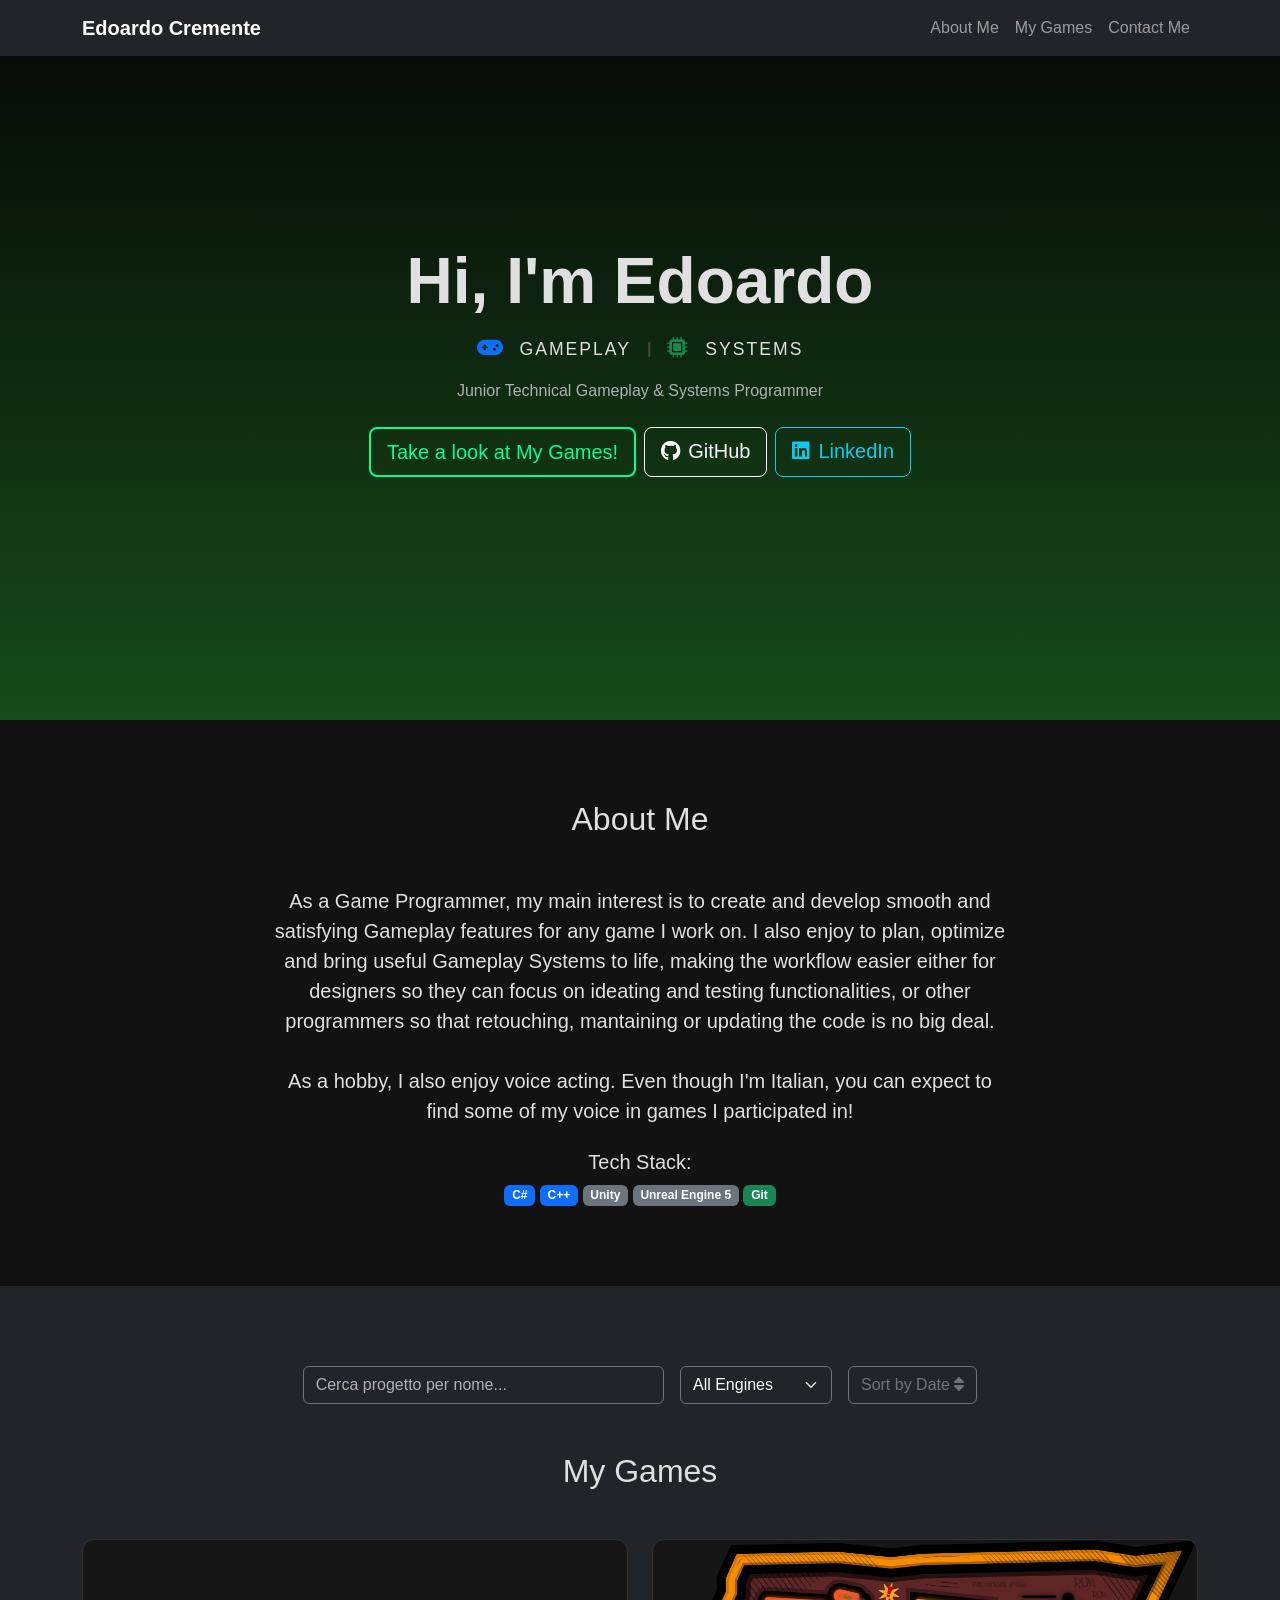
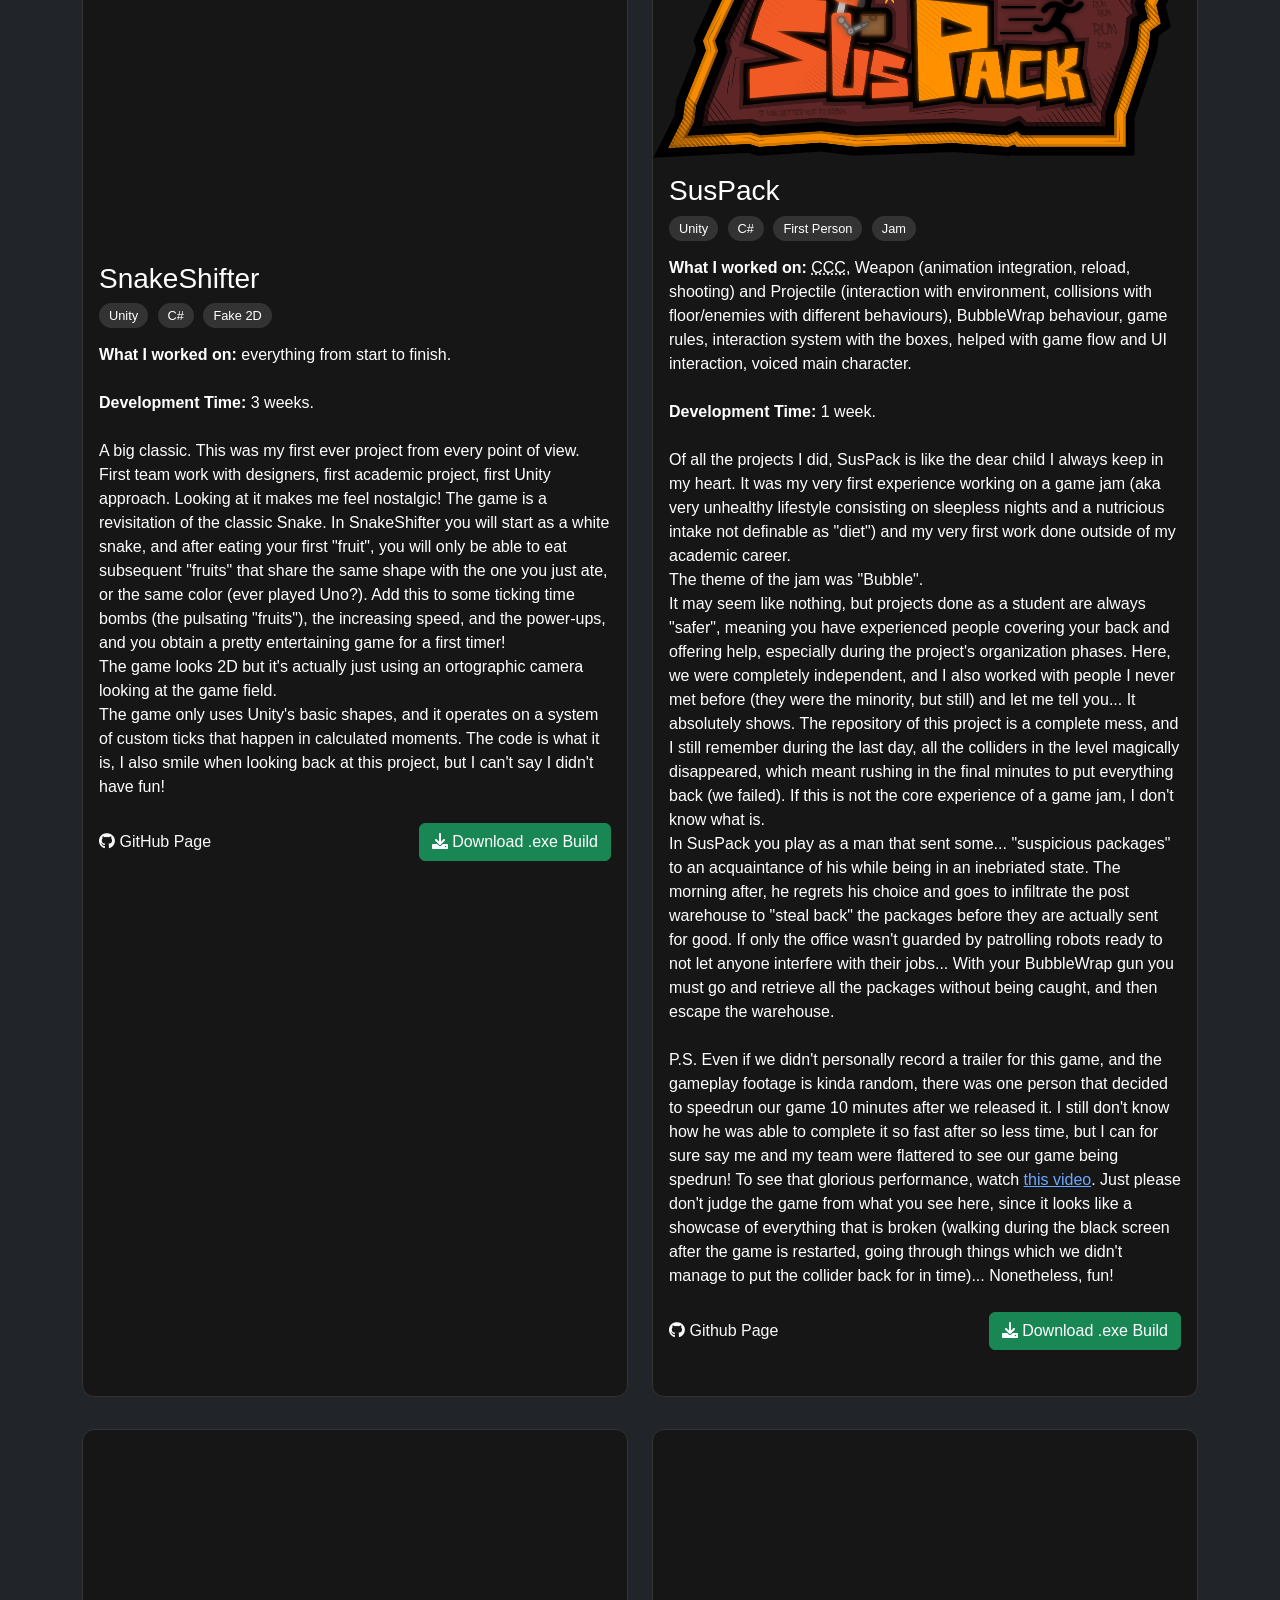
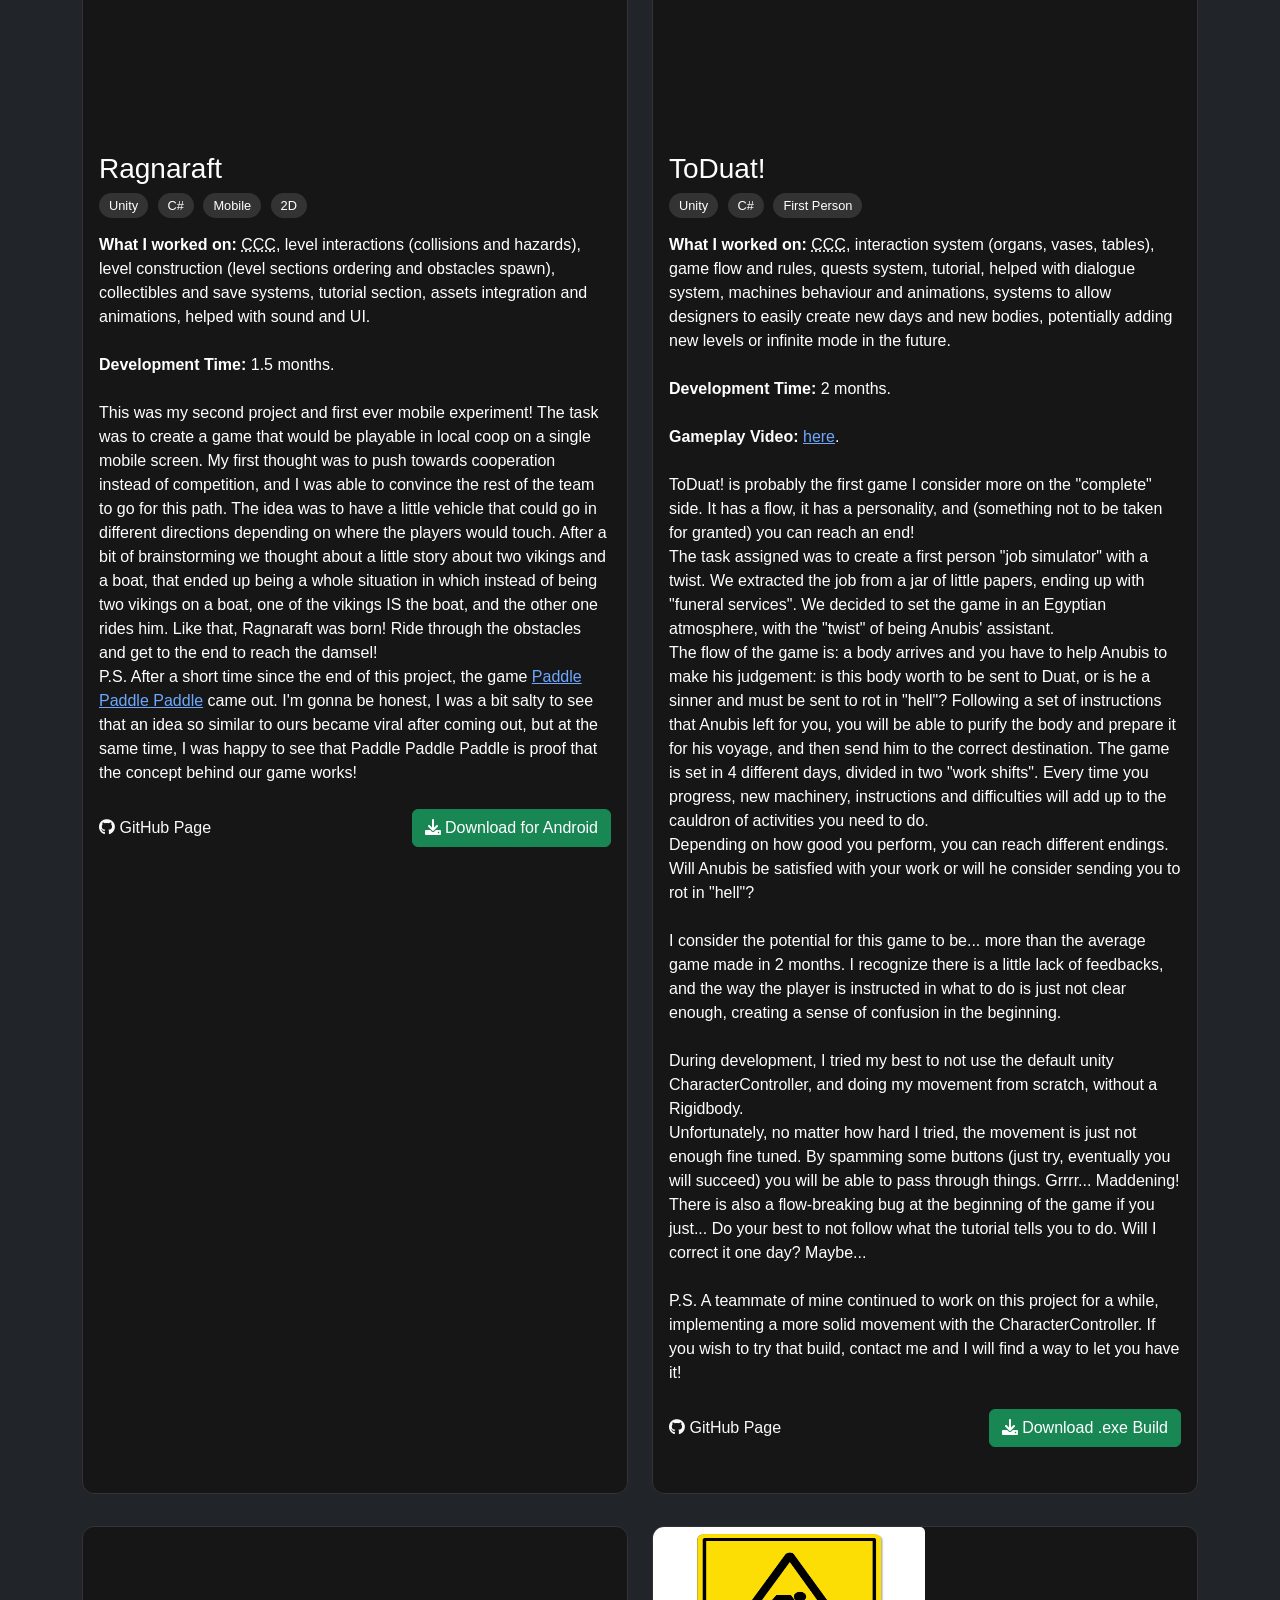
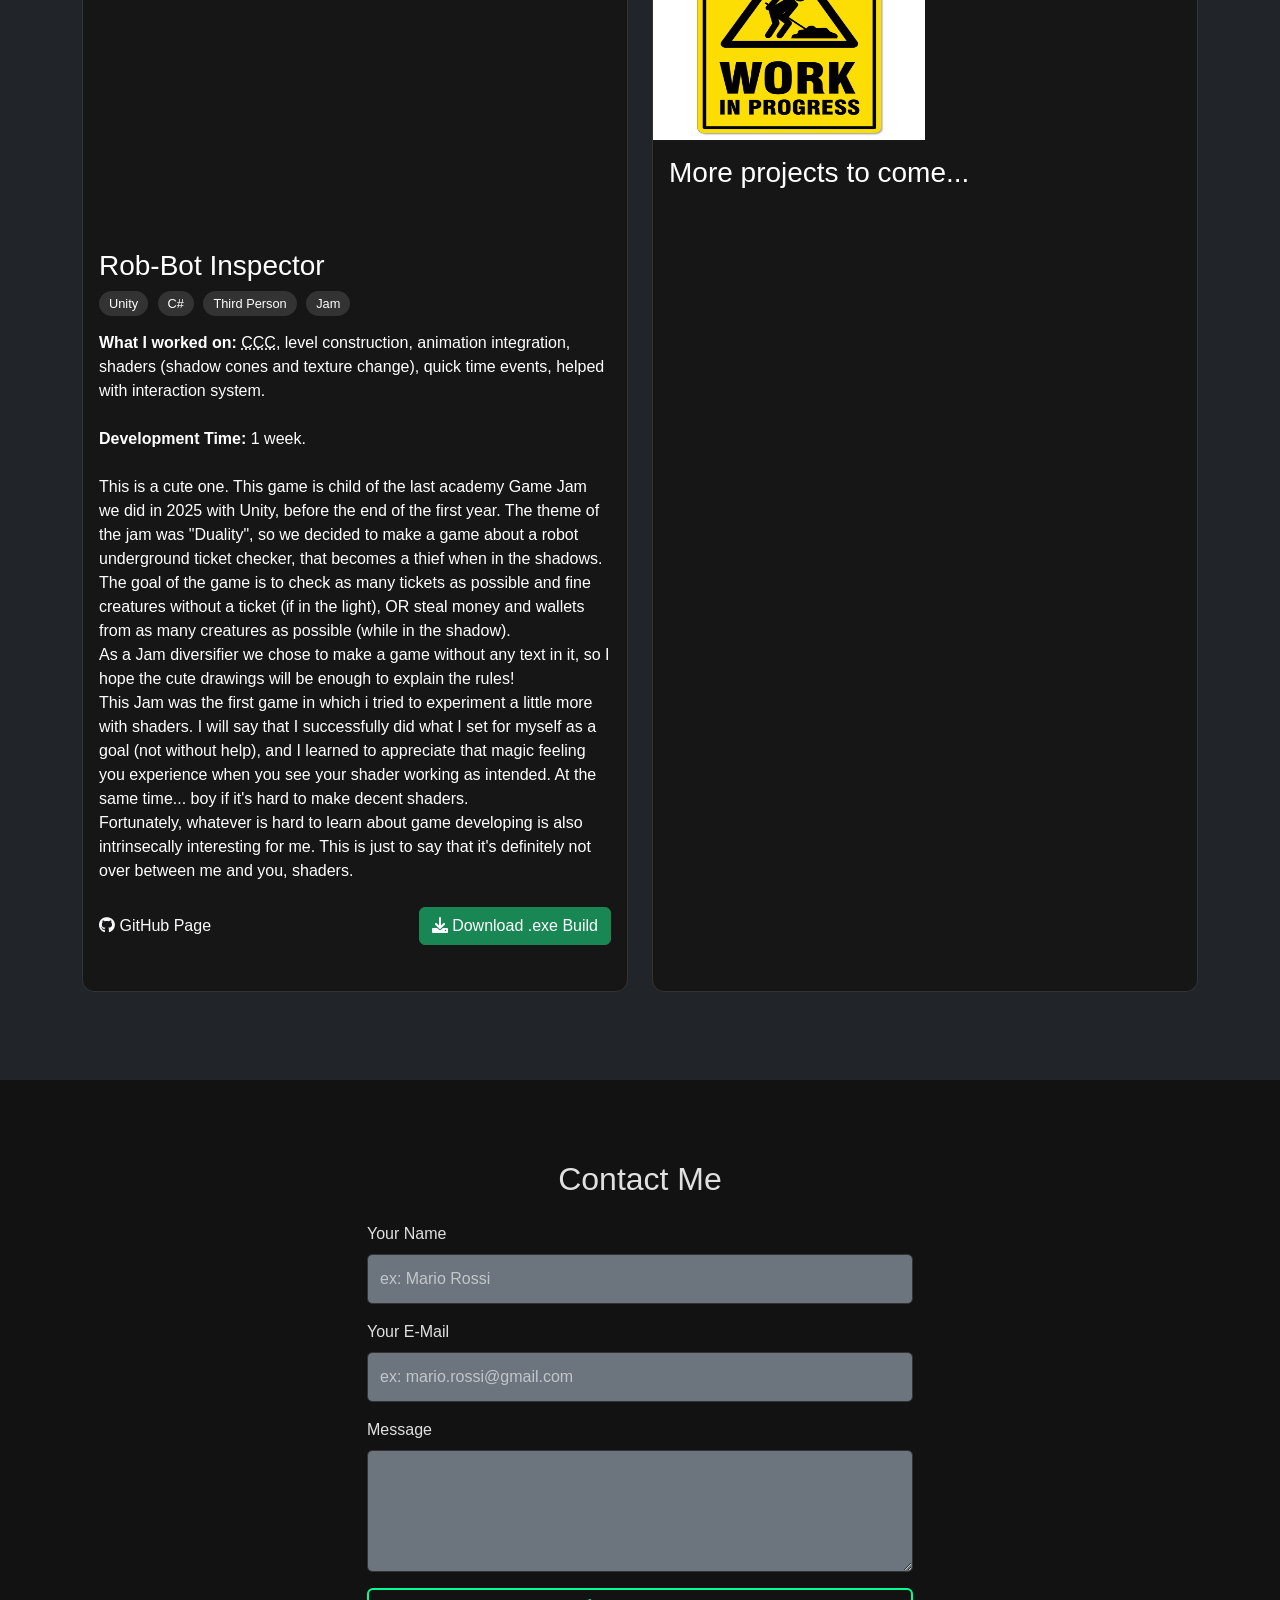
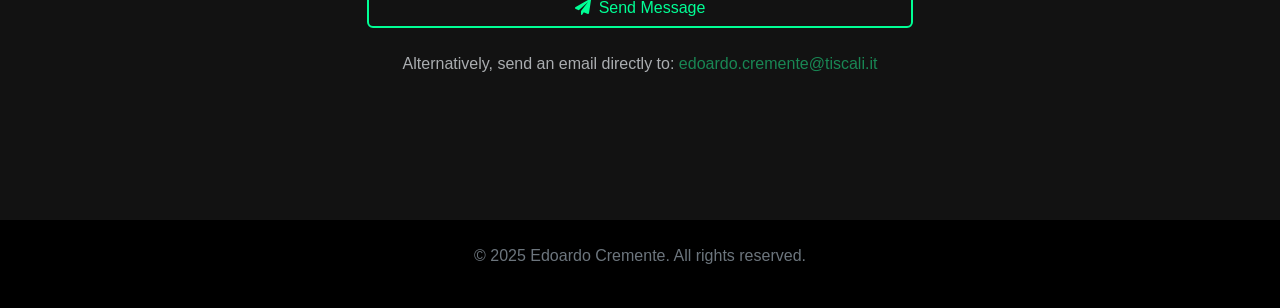
==== index.html @ 82506da4 "added robbot inspector section and work in progress at the end. finished with current unity projects" ====
<!DOCTYPE html>
<html lang="en" data-bs-theme="dark">
<head>
    <meta charset="UTF-8">
    <meta name="viewport" content="width=device-width, initial-scale=1.0">
    <title>Edoardo Cremente - Game Programmer Portfolio</title>
    
    <link href="https://cdn.jsdelivr.net/npm/bootstrap@5.3.0/dist/css/bootstrap.min.css" rel="stylesheet">
    
    <link rel="stylesheet" href="https://cdnjs.cloudflare.com/ajax/libs/font-awesome/6.0.0/css/all.min.css">

    <style>
        
        /* CSS PERSONALIZZATO */
        body {
            background-color: #121212; /* Sfondo scuro */
            color: #e0e0e0;
            font-family: 'Segoe UI', Tahoma, Geneva, Verdana, sans-serif;
        }

        :root {
            --bg-dark: #0a0a0a;
            --bg-card: #161616;
            /* --bg-card: #1e1e1e; */

            /* --neon-green: #39FF14; (Toxic Green) */
            --neon-green: #00FF95; /* (Emerald Cyber) */

            --text-main: #f0f0f0;
        }
        
        /* Hero Section */
        .hero {
            height: 80vh;
            background: linear-gradient(rgba(0,0,0,0.7), rgba(26, 99, 30, 0.7)), url(""); /* Metti qui uno screenshot figo */
            background-size: cover;
            background-position: center;
            display: flex;
            align-items: center;
            justify-content: center;
            text-align: center;
        }

        .game-card {
            background-color: var(--bg-card);;
            border: 1px solid #333;
            transition: all 0.4s cubic-bezier(0.175, 0.885, 0.32, 1.275);
	        border-radius: 12px;
	        overflow: hidden;
            margin-bottom: 30px;
        }
        
        .game-card:hover {
            transform: translateY(-5px);
	        box-shadow: 0 15px 35px rgba(0, 255, 149, 0.3);
            border-color: var(--neon-green);
	    }

        .project-item {
            margin-bottom: 0.5rem;
        }
	
        .custom-input {
            background-color: #050505;
            border: 1px solid #333;
            border-radius: 5px;
            padding: 12px;
            transition: all 0.3s ease;
        }

        .custom-input:focus {
            border-color: var(--neon-green);
            box-shadow: 0 0 10px rgba(0, 255, 149, 0.2);
            outline: none;
        }

        .btn-outline-success {
            background-color: transparent !important;
            border: 2px solid var(--neon-green) !important;
            color: var(--neon-green) !important; 	   
            transition: all 0.3s ease;
        }

        .btn-outline-success:hover {
            background-color: var(--neon-green) !important;
            color: #000 !important;
            box-shadow: 0 0 20px var(--neon-green) !important;
        }

        .tech-badge {
            font-size: 0.8em;
            background-color: #333;
            padding: 5px 10px;
            border-radius: 15px;
            margin-right: 5px;
        }
        
        section {
            padding: 80px 0;
        }

        .role-item {
            font-size: 1.1rem;
            font-weight: 500;
            letter-spacing: 2px;
        }
        .role-item i {
            margin-right: 8px;
            font-size: 1.3rem;
        }
        .divider {
            color: #444;
            font-weight: bold;
        }

        .work-in-progress {
            width: 50% !important;
            height: 20% !important;           
        }
    </style>
</head>
<body>

    <nav class="navbar navbar-expand-lg navbar-dark bg-dark fixed-top">
        <div class="container">
            <a class="navbar-brand fw-bold" href="#">Edoardo Cremente</a>
            <button class="navbar-toggler" type="button" data-bs-toggle="collapse" data-bs-target="#navbarNav">
                <span class="navbar-toggler-icon"></span>
            </button>
            <div class="collapse navbar-collapse" id="navbarNav">
                <ul class="navbar-nav ms-auto">
                    <li class="nav-item"><a class="nav-link" href="#about">About Me</a></li>
                    <li class="nav-item"><a class="nav-link" href="#portfolio">My Games</a></li>
                    <li class="nav-item"><a class="nav-link" href="#contact">Contact Me</a></li>
                </ul>
            </div>
        </div>
    </nav>

    <header class="hero">
        <div class="container">
            <div class="header-titles text-center">
                <h1 class="display-3 fw-bold">Hi, I'm Edoardo</h1>
                
                <div class="d-flex justify-content-center align-items-center flex-wrap gap-3 mt-3">
                    <div class="role-item">
                        <i class="fas fa-gamepad text-primary"></i>
                        <span>GAMEPLAY</span>
                    </div>
                    <div class="divider">|</div>
                    <div class="role-item">
                        <i class="fas fa-microchip text-success"></i>
                        <span>SYSTEMS</span>
                    </div>
                </div>
                <p class="mt-3 text-muted">Junior Technical Gameplay & Systems Programmer</p>
            </div>
            <div class="mt-4 d-flex justify-content-center flex-wrap gap-2">
                <a href="#portfolio" class="btn btn-outline-success btn-lg">
                    Take a look at My Games!
                </a>
                
                <a href="https://github.com/e-cremente" target="_blank" class="btn btn-outline-light btn-lg">
                    <i class="fab fa-github me-2"></i>GitHub
                </a>
                
                <a href="https://www.linkedin.com/in/edoardo-cremente-923973185/" target="_blank" class="btn btn-outline-info btn-lg">
                    <i class="fab fa-linkedin me-2"></i>LinkedIn
                </a>
            </div>
        </div>
    </header>

    <section id="about" class="container">
        <h2 class="text-center mb-5">About Me</h2>
        <div class="row justify-content-center">
            <div class="col-md-8 text-center">
                <p class="fs-5">
                    As a Game Programmer, my main interest is to create and develop smooth and satisfying Gameplay features for any
                    game I work on. I also enjoy to plan, optimize and bring useful Gameplay Systems to life,
                    making the workflow easier either for designers so they can focus on ideating and testing functionalities, or 
                    other programmers so that retouching, mantaining or updating the code is no big deal.
                    <br><br>
                    As a hobby, I also enjoy voice acting. Even though I'm Italian, you can expect to find some of my voice in games
                    I participated in!
                </p>
                <div class="mt-4">
                    <h5>Tech Stack:</h5>
                    <span class="badge bg-primary">C#</span>
                    <span class="badge bg-primary">C++</span>
                    <span class="badge bg-secondary">Unity</span>
                    <span class="badge bg-secondary">Unreal Engine 5</span>
                    <span class="badge bg-success">Git</span>
                </div>
            </div>
        </div>
    </section>

    <section id="portfolio" class="bg-dark">

        <div class="container mb-5">
            <div class="row g-3 justify-content-center">
                <div class="col-md-4">
                    <input type="text" id="searchInput" class="form-control bg-dark text-white border-secondary" placeholder="Cerca progetto per nome...">
                </div>
                
                <div class="col-md-auto">
                    <select id="engineFilter" class="form-select bg-dark text-white border-secondary">
                        <option value="all">All Engines</option>
                        <option value="unity">Unity</option>
                        <option value="unreal">Unreal Engine</option>
                    </select>
                </div>
        
                <div class="col-md-auto">
                    <button id="sortDateBtn" class="btn btn-outline-secondary">
                        Sort by Date <i class="fas fa-sort"></i>
                    </button>
                </div>
            </div>
        </div>

        <div class="container">
            <h2 class="text-center mb-5">My Games</h2>
            
            <div class="row g-4">
                <div class="col-lg-6 project-item" data-name="snakeshifter" data-engine="unity" data-date="20241219">
                    <div class="card game-card h-100 text-white">
                        <div class="ratio ratio-16x9">
                            <iframe
                                src="https://www.youtube.com/embed/TF1pGFTLkf8?si=JFxJSq7SZQ4--bxU?rel=0" 
                                title="YouTube video player" 
                                frameborder="0" 
                                allow="accelerometer; autoplay; clipboard-write; encrypted-media; gyroscope; picture-in-picture; web-share" 
                                referrerpolicy="strict-origin-when-cross-origin" 
                                allowfullscreen></iframe>
                        </div>
                        
                        <div class="card-body">
                            <h3 class="card-title">SnakeShifter</h3>
                            <div class="mb-3">
                                <span class="tech-badge">Unity</span>
                                <span class="tech-badge">C#</span>
                                <span class="tech-badge">Fake 2D</span>
                            </div>
                            <p class="card-text">
                                <b>What I worked on:</b> everything from start to finish.
				                <br><br>
				                <b>Development Time:</b> 3 weeks.
				                <br><br>
                                A big classic. This was my first ever project from every point of view. First team work with designers, first academic project, first Unity approach.
                                Looking at it makes me feel nostalgic! The game is a revisitation of the classic Snake. In SnakeShifter you will start as a white snake,
                                and after eating your first "fruit", you will only be able to eat subsequent "fruits" that share the same shape with the one you just ate, or
                                the same color (ever played Uno?). Add this to some ticking time bombs (the pulsating "fruits"), the increasing speed, and the power-ups, and you obtain
                                a pretty entertaining game for a first timer!
                                <br>
                                The game looks 2D but it's actually just using an ortographic camera looking at the game field. 
                                <br>
                                The game only uses Unity's basic shapes, and it operates on a system of custom ticks that happen in calculated moments. The code is what it is,
                                I also smile when looking back at this project, but I can't say I didn't have fun!
                            </p>
                            
                            <div class="d-flex justify-content-between align-items-center mt-4">
                                <a href="https://github.com/e-cremente/SnakeShifter" class="text-decoration-none text-light"><i class="fab fa-github"></i> GitHub Page</a>
                                <a href="https://drive.google.com/file/d/1zugG4ZqbVVemEuA-xUsaNpnmlXmuvn1W/view?usp=drive_link" target="_blank" class="btn btn-success"><i class="fas fa-download"></i> Download .exe Build</a>
                            </div>
                        </div>
                    </div>
                </div>

                <div class="col-lg-6 project-item" data-name="suspack" data-engine="unity" data-date="20250220">
                    <div class="card game-card h-100 text-white">
                        <img src="Images/SusPackLogo.png" class="card-img-top" alt="SusPack's logo">
                        
                        <div class="card-body">
                            <h3 class="card-title">SusPack</h3>
                            <div class="mb-3">
                                <span class="tech-badge">Unity</span>
                                <span class="tech-badge">C#</span>
				                <span class="tech-badge">First Person</span>
				                <span class="tech-badge">Jam</span>
                            </div>
                            <p class="card-text">
                                <b>What I worked on:</b> <abbr title="Camera, Character, Controller">CCC</abbr>, Weapon (animation integration, reload, shooting) and Projectile (interaction with environment, collisions with floor/enemies with different behaviours), BubbleWrap behaviour, game rules, interaction system with the boxes, helped with game flow and UI interaction, voiced main character.
                                <br><br>
                                <b>Development Time:</b> 1 week.
                                <br><br>
                                Of all the projects I did, SusPack is like the dear child I always keep in my heart. 
                                It was my very first experience working on a game jam (aka very unhealthy lifestyle consisting on sleepless nights and a nutricious intake not definable as "diet") and my very first work done outside of my academic career. 
                                <br>
                                The theme of the jam was "Bubble".
                                <br>
                                It may seem like nothing, but projects done as a student are always "safer", meaning you have experienced people covering your back and offering help, especially during the project's organization phases. 
                                Here, we were completely independent, and I also worked with people I never met before (they were the minority, but still) and let me tell you... It absolutely shows.
                                The repository of this project is a complete mess, and I still remember during the last day, all the colliders in the level magically disappeared, which meant rushing in the final minutes to put everything back (we failed).
                                If this is not the core experience of a game jam, I don't know what is.
                                <br>
                                In SusPack you play as a man that sent some... "suspicious packages" to an acquaintance of his while being in an inebriated state.
                                The morning after, he regrets his choice and goes to infiltrate the post warehouse to "steal back" the packages before they are actually sent  for good.
                                If only the office wasn't guarded by patrolling robots ready to not let anyone interfere with their jobs...
                                With your BubbleWrap gun you must go and retrieve all the packages without being caught, and then escape the warehouse.
                                <br><br>
                                P.S. Even if we didn't personally record a trailer for this game, and the gameplay footage is kinda random, there was one person that decided to speedrun our game 10 minutes after we released it. I still don't know how he was able to complete it so fast after so less time, but I can for sure say me and my team were flattered to see our game being spedrun! To see that glorious performance, watch <a href="https://drive.google.com/file/d/1a1fKjwZlBnMqGhCJPplJoQY-YAUvzbYL/view?usp=drive_link">this video</a>. Just please don't judge the game from what you see here, since it looks like a showcase of everything that is broken (walking during the black screen after the game is restarted, going through things which we didn't manage to put the collider back for in time)... Nonetheless, fun!
                            </p>
                            
                            <div class="d-flex justify-content-between align-items-center mt-4">
                                <a href="https://github.com/e-cremente/SusPack/" class="text-decoration-none text-light"><i class="fab fa-github"></i> Github Page</a>
                                <a href="https://globalgamejam.org/games/2025/suspack-8" class="btn btn-success"><i class="fas fa-download"></i> Download .exe Build</a>
                            </div>
                        </div>
                    </div>
                </div>

                <div class="col-lg-6 project-item" data-name="ragnaraft" data-engine="unity" data-date="20250417">
                    <div class="card game-card h-100 text-white">
                        <div class="ratio ratio-16x9">
                            <iframe
                                src="https://www.youtube.com/embed/8Ox535Wi5cY?si=QzyLaUc80uaQhd0p?rel=0" 
                                title="YouTube video player" 
                                frameborder="0" 
                                allow="accelerometer; autoplay; clipboard-write; encrypted-media; gyroscope; picture-in-picture; web-share" 
                                referrerpolicy="strict-origin-when-cross-origin" 
                                allowfullscreen></iframe>
                        </div>
                        
                        <div class="card-body">
                            <h3 class="card-title">Ragnaraft</h3>
                            <div class="mb-3">
                                <span class="tech-badge">Unity</span>
                                <span class="tech-badge">C#</span>
                                <span class="tech-badge">Mobile</span>
				                <span class="tech-badge">2D</span>
                            </div>
                            <p class="card-text">
			   	                <b>What I worked on:</b> <abbr title="Camera, Character, Controller">CCC</abbr>, level interactions (collisions and hazards), level construction (level sections ordering and obstacles spawn), collectibles and save systems, tutorial section, assets integration and animations, helped with sound and UI.
			    	            <br><br>
				                <b>Development Time:</b> 1.5 months.
				                <br><br>
                                This was my second project and first ever mobile experiment!
                                The task was to create a game that would be playable in local coop on a single mobile screen.
                                My first thought was to push towards cooperation instead of competition, and I was able to convince the rest of the team to go for this path.
                                The idea was to have a little vehicle that could go in different directions depending on where the players would touch.
                                After a bit of brainstorming we thought about a little story about two vikings and a boat, that ended up being a whole situation in which instead of being two vikings on a boat, one of the vikings IS the boat, and the other one rides him.
                                Like that, Ragnaraft was born! Ride through the obstacles and get to the end to reach the damsel!
                                <br>
                                P.S. After a short time since the end of this project, the game <a href="https://store.steampowered.com/app/3570070/Paddle_Paddle_Paddle/">Paddle Paddle Paddle</a> came out. I'm gonna be honest, I was a bit salty to see that an idea so similar to ours became viral after coming out, but at the same time, I was happy to see that Paddle Paddle Paddle is proof that the concept behind our game works!
                            </p>
                            
                            <div class="d-flex justify-content-between align-items-center mt-4">
                                <a href="https://github.com/e-cremente/Ragnaraft" class="text-decoration-none text-light"><i class="fab fa-github"></i> GitHub Page</a>
                                <a href="https://drive.google.com/file/d/1DjS-zeoIHLirU1AU7NxXBxGilSZlriHv/view?usp=drive_link" target="_blank" class="btn btn-success"><i class="fas fa-download"></i> Download for Android</a>
                            </div>
                        </div>
                    </div>
                </div>

                <div class="col-lg-6 project-item" data-name="toduat!" data-engine="unity" data-date="20250627">
                    <div class="card game-card h-100 text-white">
                        <div class="ratio ratio-16x9">
                            <iframe
                                src="https://www.youtube.com/embed/Z7FnocU8ekk?si=rGX3U6EkcXTEsqTO?rel=0" 
                                title="YouTube video player" 
                                frameborder="0" 
                                allow="accelerometer; autoplay; clipboard-write; encrypted-media; gyroscope; picture-in-picture; web-share" 
                                referrerpolicy="strict-origin-when-cross-origin" 
                                allowfullscreen></iframe>
                        </div>
                        
                        <div class="card-body">
                            <h3 class="card-title">ToDuat!</h3>
                            <div class="mb-3">
                                <span class="tech-badge">Unity</span>
                                <span class="tech-badge">C#</span>
                                <span class="tech-badge">First Person</span>
                            </div>
                            <p class="card-text">
                                <b>What I worked on:</b> <abbr title="Camera, Character, Controller">CCC</abbr>, interaction system (organs, vases, tables), game flow and rules, quests system, tutorial, helped with dialogue system,
                                machines behaviour and animations, systems to allow designers to easily create new days and new bodies, potentially adding new levels or infinite mode in the future.
                                <br><br>
                                <b>Development Time:</b> 2 months.
                                <br><br>
                                <b>Gameplay Video:</b> <a href="https://youtu.be/ypKf5tZiVtY">here</a>.
                                <br><br>
                                ToDuat! is probably the first game I consider more on the "complete" side. It has a flow, it has a personality, and (something not to be taken for granted) you can reach an end!
                                <br>
                                The task assigned was to create a first person "job simulator" with a twist. We extracted the job from a jar of little papers, ending up with "funeral services".
                                We decided to set the game in an Egyptian atmosphere, with the "twist" of being Anubis' assistant.
                                <br>
                                The flow of the game is: a body arrives and you have to help Anubis to make his judgement: is this body worth to be sent to Duat, or is he a sinner and must be sent to rot in "hell"?
                                Following a set of instructions that Anubis left for you, you will be able to purify the body and prepare it for his voyage, and then send him to the correct destination.
                                The game is set in 4 different days, divided in two "work shifts". Every time you progress, new machinery, instructions and difficulties will add up to the cauldron of activities you need to do.
                                <br>
                                Depending on how good you perform, you can reach different endings. Will Anubis be satisfied with your work or will he consider sending you to rot in "hell"?
                                <br><br>
                                I consider the potential for this game to be... more than the average game made in 2 months. I recognize there is a little lack of feedbacks, and the way the player is instructed in what to do
                                is just not clear enough, creating a sense of confusion in the beginning.
                                <br><br>
                                During development, I tried my best to not use the default unity CharacterController, and doing my movement from scratch, without a Rigidbody.
                                <br>
                                Unfortunately, no matter how hard I tried, the movement is just not enough fine tuned. By spamming some buttons (just try, eventually you will succeed) you will be able to pass through things.
                                Grrrr... Maddening!
                                <br>
                                There is also a flow-breaking bug at the beginning of the game if you just... Do your best to not follow what the tutorial tells you to do. Will I correct it one day? Maybe...
                                <br><br>
                                P.S. A teammate of mine continued to work on this project for a while, implementing a more solid movement with the CharacterController. If you wish to try that build, contact me and I will find a way to
                                let you have it!
                            </p>
                            
                            <div class="d-flex justify-content-between align-items-center mt-4">
                                <a href="https://github.com/e-cremente/ToDuat" class="text-decoration-none text-light"><i class="fab fa-github"></i> GitHub Page</a>
                                <a href="https://drive.google.com/file/d/10ADsGcVMAdr5Mb-4aUeahfINGpgOv4G2/view?usp=drive_link" target="_blank" class="btn btn-success"><i class="fas fa-download"></i> Download .exe Build</a>
                            </div>
                        </div>
                    </div>
                </div>

                <div class="col-lg-6 project-item" data-name="rob-botinspector" data-engine="unity" data-date="20250706">
                    <div class="card game-card h-100 text-white">
                        <div class="ratio ratio-16x9">
                            <iframe
                                src="https://www.youtube.com/embed/I3Cz8Wfr-kU?si=HwVxAZsz6DZCKljE?rel=0" 
                                title="YouTube video player" 
                                frameborder="0" 
                                allow="accelerometer; autoplay; clipboard-write; encrypted-media; gyroscope; picture-in-picture; web-share" 
                                referrerpolicy="strict-origin-when-cross-origin" 
                                allowfullscreen></iframe>
                        </div>
                        
                        <div class="card-body">
                            <h3 class="card-title">Rob-Bot Inspector</h3>
                            <div class="mb-3">
                                <span class="tech-badge">Unity</span>
                                <span class="tech-badge">C#</span>
                                <span class="tech-badge">Third Person</span>
                                <span class="tech-badge">Jam</span>
                            </div>
                            <p class="card-text">
                                <b>What I worked on:</b> <abbr title="Camera, Character, Controller">CCC</abbr>, level construction, animation integration, shaders (shadow cones and texture change), quick time events, helped with interaction system.
                                <br><br>
                                <b>Development Time:</b> 1 week.
                                <br><br>
                                This is a cute one. This game is child of the last academy Game Jam we did in 2025 with Unity, before the end of the first year. The theme of the jam was "Duality",
                                so we decided to make a game about a robot underground ticket checker, that becomes a thief when in the shadows. The goal of the game is to check as many tickets as possible
                                and fine creatures without a ticket (if in the light), OR steal money and wallets from as many creatures as possible (while in the shadow).
                                <br>
                                As a Jam diversifier we chose to make a game without any text in it, so I hope the cute drawings will be enough to explain the rules!
                                <br>
                                This Jam was the first game in which i tried to experiment a little more with shaders. I will say that I successfully did what I set for myself as a goal (not without help),
                                and I learned to appreciate that magic feeling you experience when you see your shader working as intended. At the same time... boy if it's hard to make decent shaders.
                                <br>
                                Fortunately, whatever is hard to learn about game developing is also intrinsecally interesting for me. This is just to say that it's definitely not over between me and you, shaders. 
                            </p>
                            
                            <div class="d-flex justify-content-between align-items-center mt-4">
                                <a href="https://github.com/e-cremente/RobBot-Inspector" class="text-decoration-none text-light"><i class="fab fa-github"></i> GitHub Page</a>
                                <a href="https://drive.google.com/file/d/1NcYP1n2Z7GNiMq2WmD6wdxNgB8UMHhBP/view?usp=drive_link" target="_blank" class="btn btn-success"><i class="fas fa-download"></i> Download .exe Build</a>
                            </div>
                        </div>
                    </div>
                </div>

                <div class="col-lg-6 project-item" data-name="" data-engine="" data-date="">
                    <div class="card game-card h-100 text-white">
                        <img src="Images/WorkInProgress.png" class="card-img-top work-in-progress" alt="Work in Progress sign">
                        
                        <div class="card-body">
                            <h3 class="card-title">More projects to come...</h3>
                        </div>
                    </div>
                </div>

            </div>
	</div>
    </section>

    <section id="contact" class="container mb-5">
        <h2 class="text-center mb-4">Contact Me</h2>
        <div class="row justify-content-center">
            <div class="col-md-6">
                <form action="https://formspree.io/f/xrezelqg" method="POST">
		    <div class="mb-3">
                        <label class="form-label">Your Name</label>
                        <input type="text" name="name" class="form-control bg-secondary text-white custom-input" placeholder="ex: Mario Rossi" required>
                    </div>
                    <div class="mb-3">
                        <label for="email" class="form-label">Your E-Mail</label>
                        <input type="email" name="email" class="form-control bg-secondary text-white custom-input" placeholder="ex: mario.rossi@gmail.com" id="email" required>
                    </div>
                    <div class="mb-3">
                        <label for="message" class="form-label">Message</label>
                        <textarea name="message" class="form-control bg-secondary text-white custom-input" id="message" rows="4" required></textarea>
                    </div>
                    <button type="submit" class="btn btn-outline-success btn-primary w-100">
			    <i class="fas fa-paper-plane me-2"></i>Send Message
		    </button>
                </form>
                
                <div class="text-center mt-4">
                    <p class="text-muted">Alternatively, send an email directly to: <a href="mailto:edoardo.cremente@tiscali.it" class="text-success text-decoration-none">edoardo.cremente@tiscali.it</a></p>
                </div>
            </div>
        </div>
    </section>

    <footer class="text-center py-4 bg-black text-secondary">
        <p>&copy; 2025 Edoardo Cremente. All rights reserved.</p>
    </footer>

    <script src="https://cdn.jsdelivr.net/npm/bootstrap@5.3.0/dist/js/bootstrap.bundle.min.js"></script>

    <script>
        document.addEventListener('DOMContentLoaded', () => {
            const searchInput = document.getElementById('searchInput');
            const engineFilter = document.getElementById('engineFilter');
            const sortDateBtn = document.getElementById('sortDateBtn');
            const projectContainer = document.querySelector('#portfolio .row'); // Il contenitore dei progetti
            const projects = Array.from(document.querySelectorAll('.project-item'));
        
            let ascending = false;
        
            // Funzione principale di Filtraggio
            function filterProjects() {
                const searchTerm = searchInput.value.toLowerCase();
                const selectedEngine = engineFilter.value;
        
                projects.forEach(project => {
                    const name = project.getAttribute('data-name').toLowerCase();
                    const engine = project.getAttribute('data-engine');
                    
                    const matchesSearch = name.includes(searchTerm);
                    const matchesEngine = selectedEngine === 'all' || engine === selectedEngine;
        
                    if (matchesSearch && matchesEngine) {
                        project.style.display = 'block';
                    } else {
                        project.style.display = 'none';
                    }
                });
            }
        
            // Funzione di Ordinamento per Data
            function sortProjects() {
                ascending = !ascending;
                const sorted = projects.sort((a, b) => {
                    const dateA = parseInt(a.getAttribute('data-date'));
                    const dateB = parseInt(b.getAttribute('data-date'));
                    return ascending ? dateA - dateB : dateB - dateA;
                });
        
                // Svuota e riappende i progetti ordinati
                sorted.forEach(el => projectContainer.appendChild(el));
            }
        
            // Listeners
            searchInput.addEventListener('input', filterProjects);
            engineFilter.addEventListener('change', filterProjects);
            sortDateBtn.addEventListener('click', sortProjects);
        });
    </script>
</body>
</html>
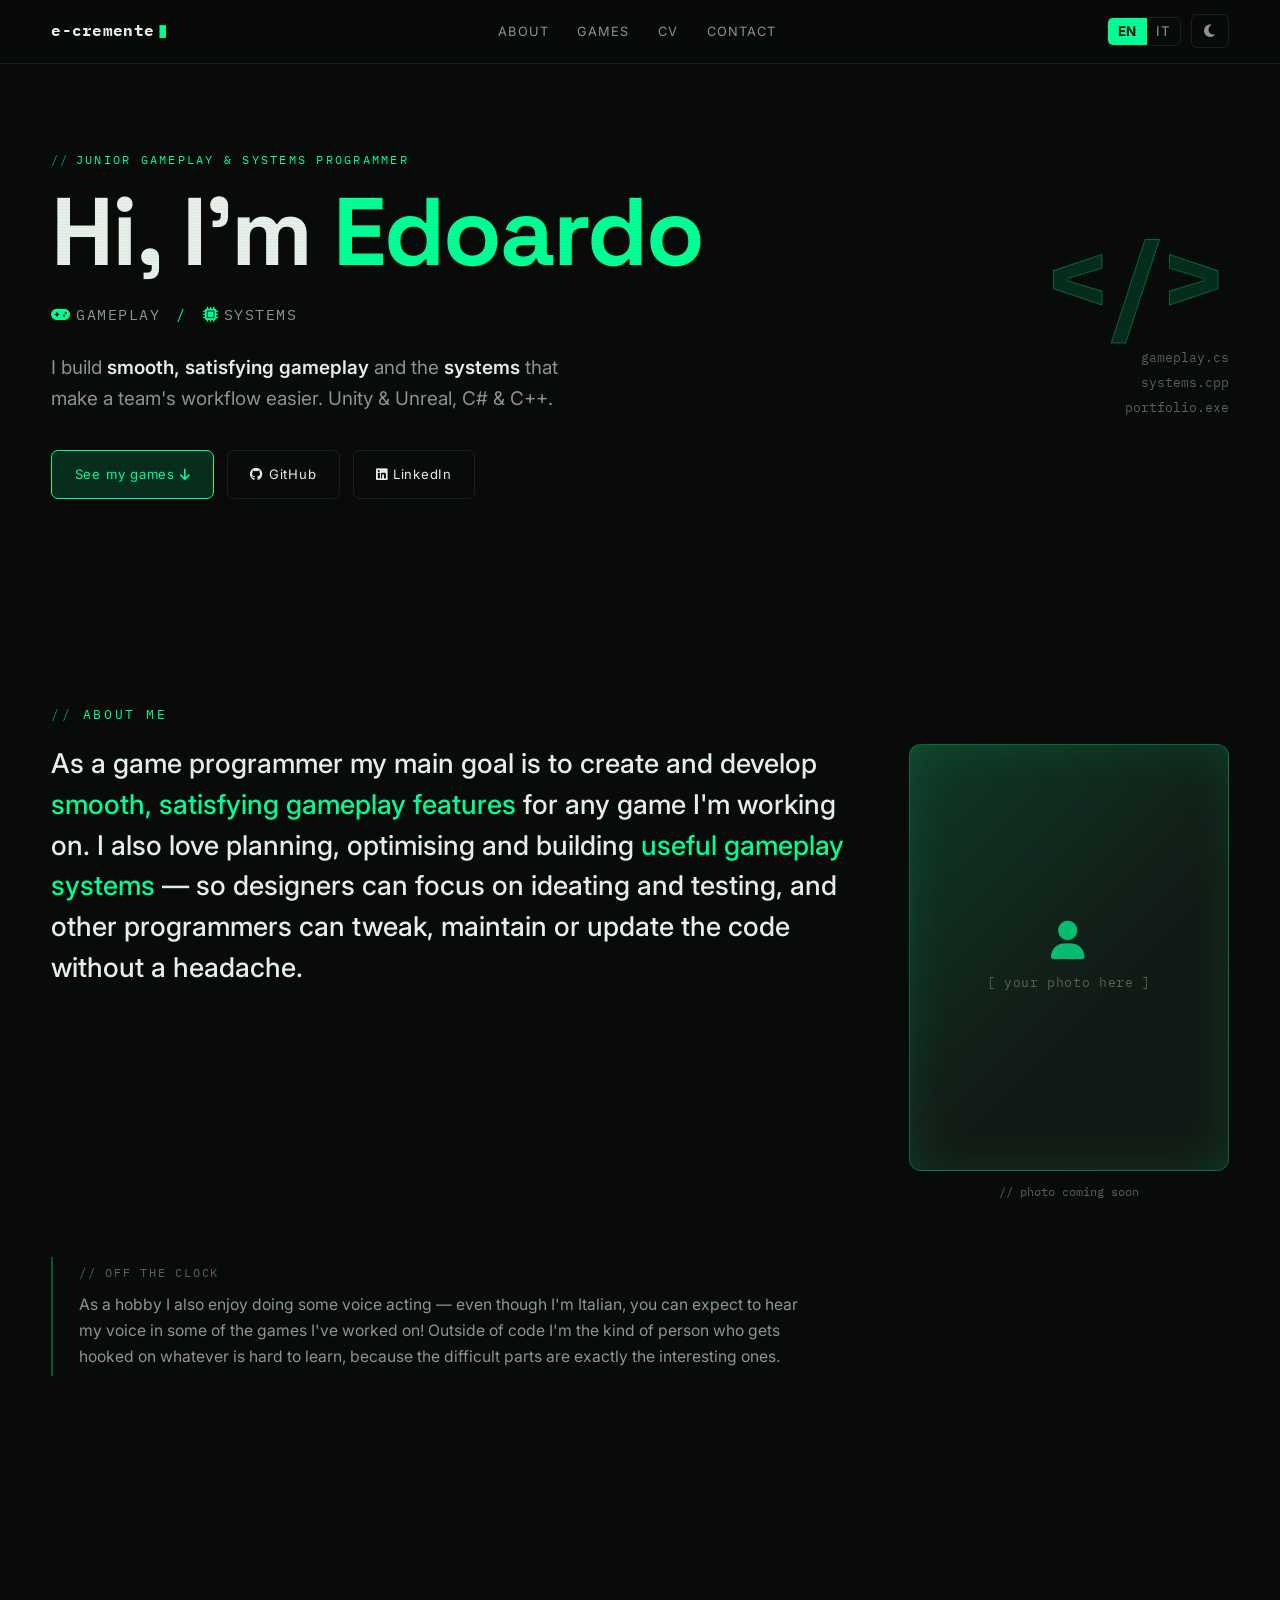
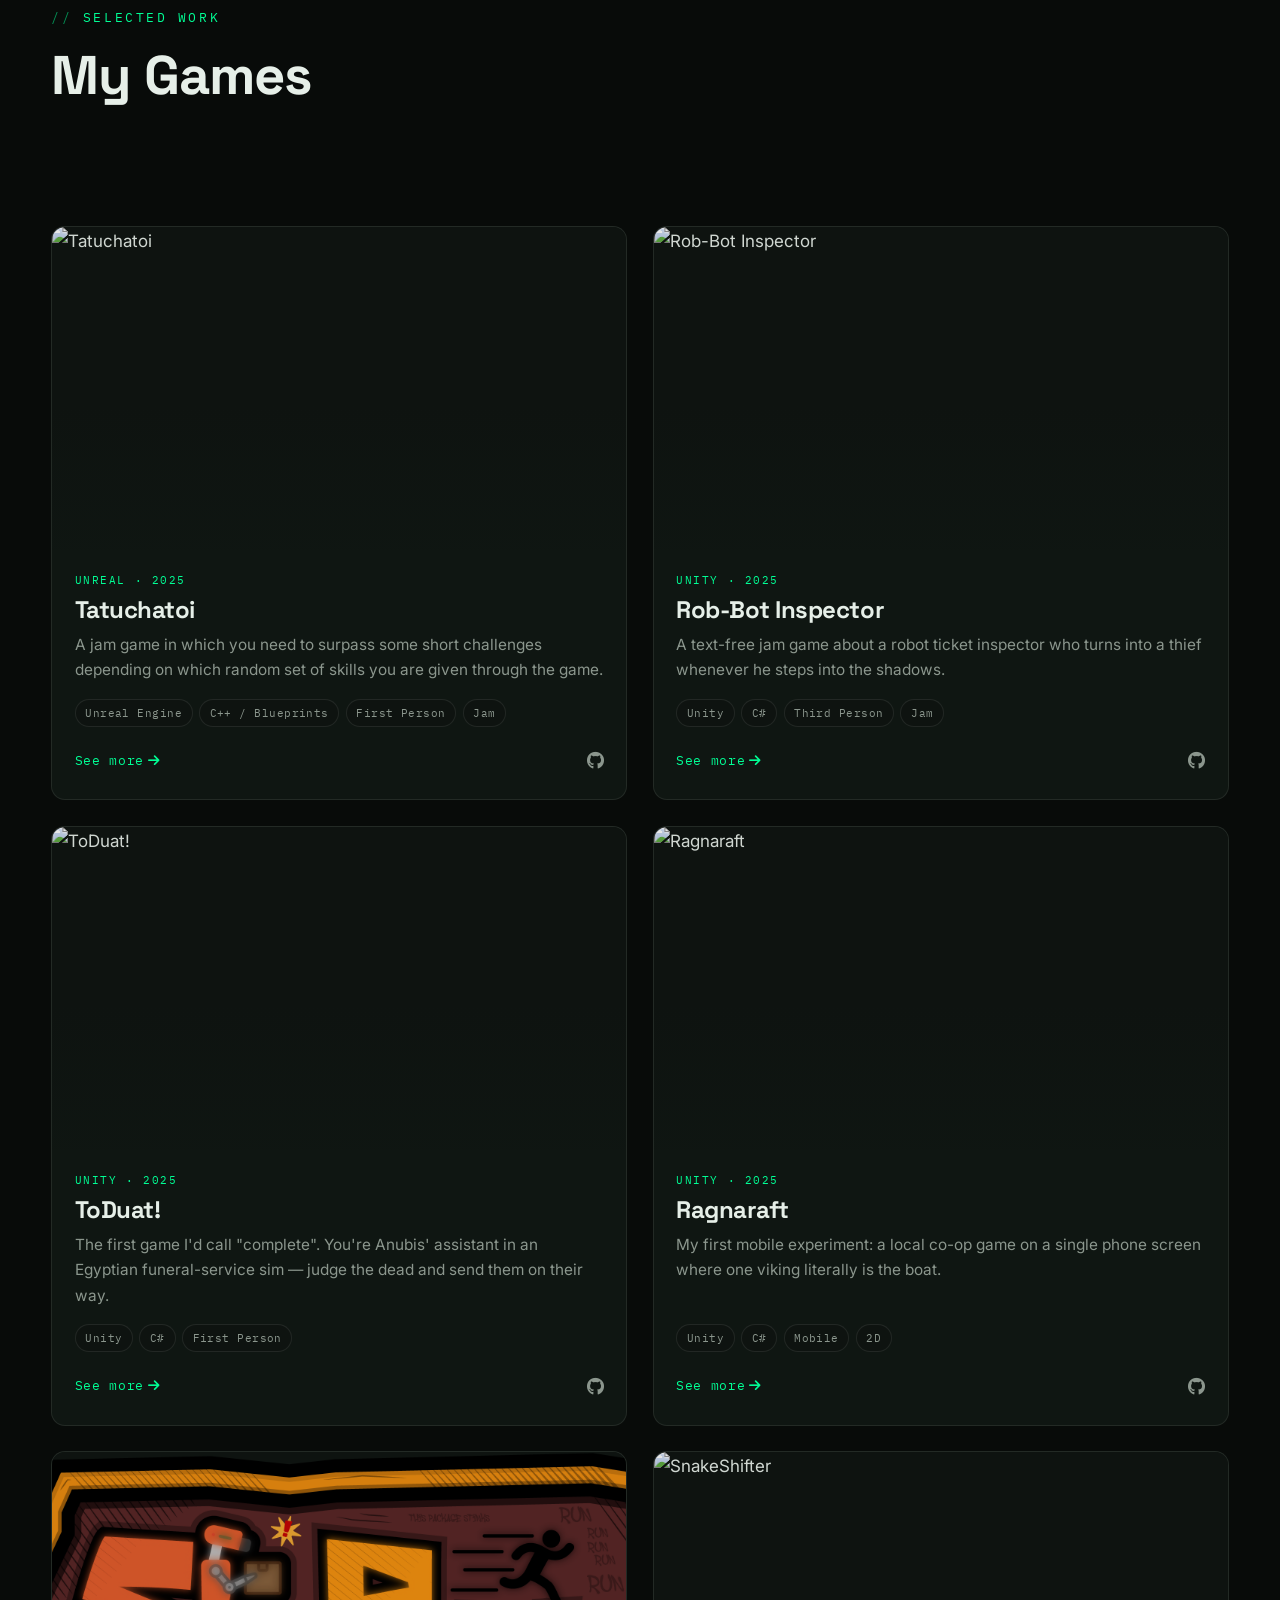
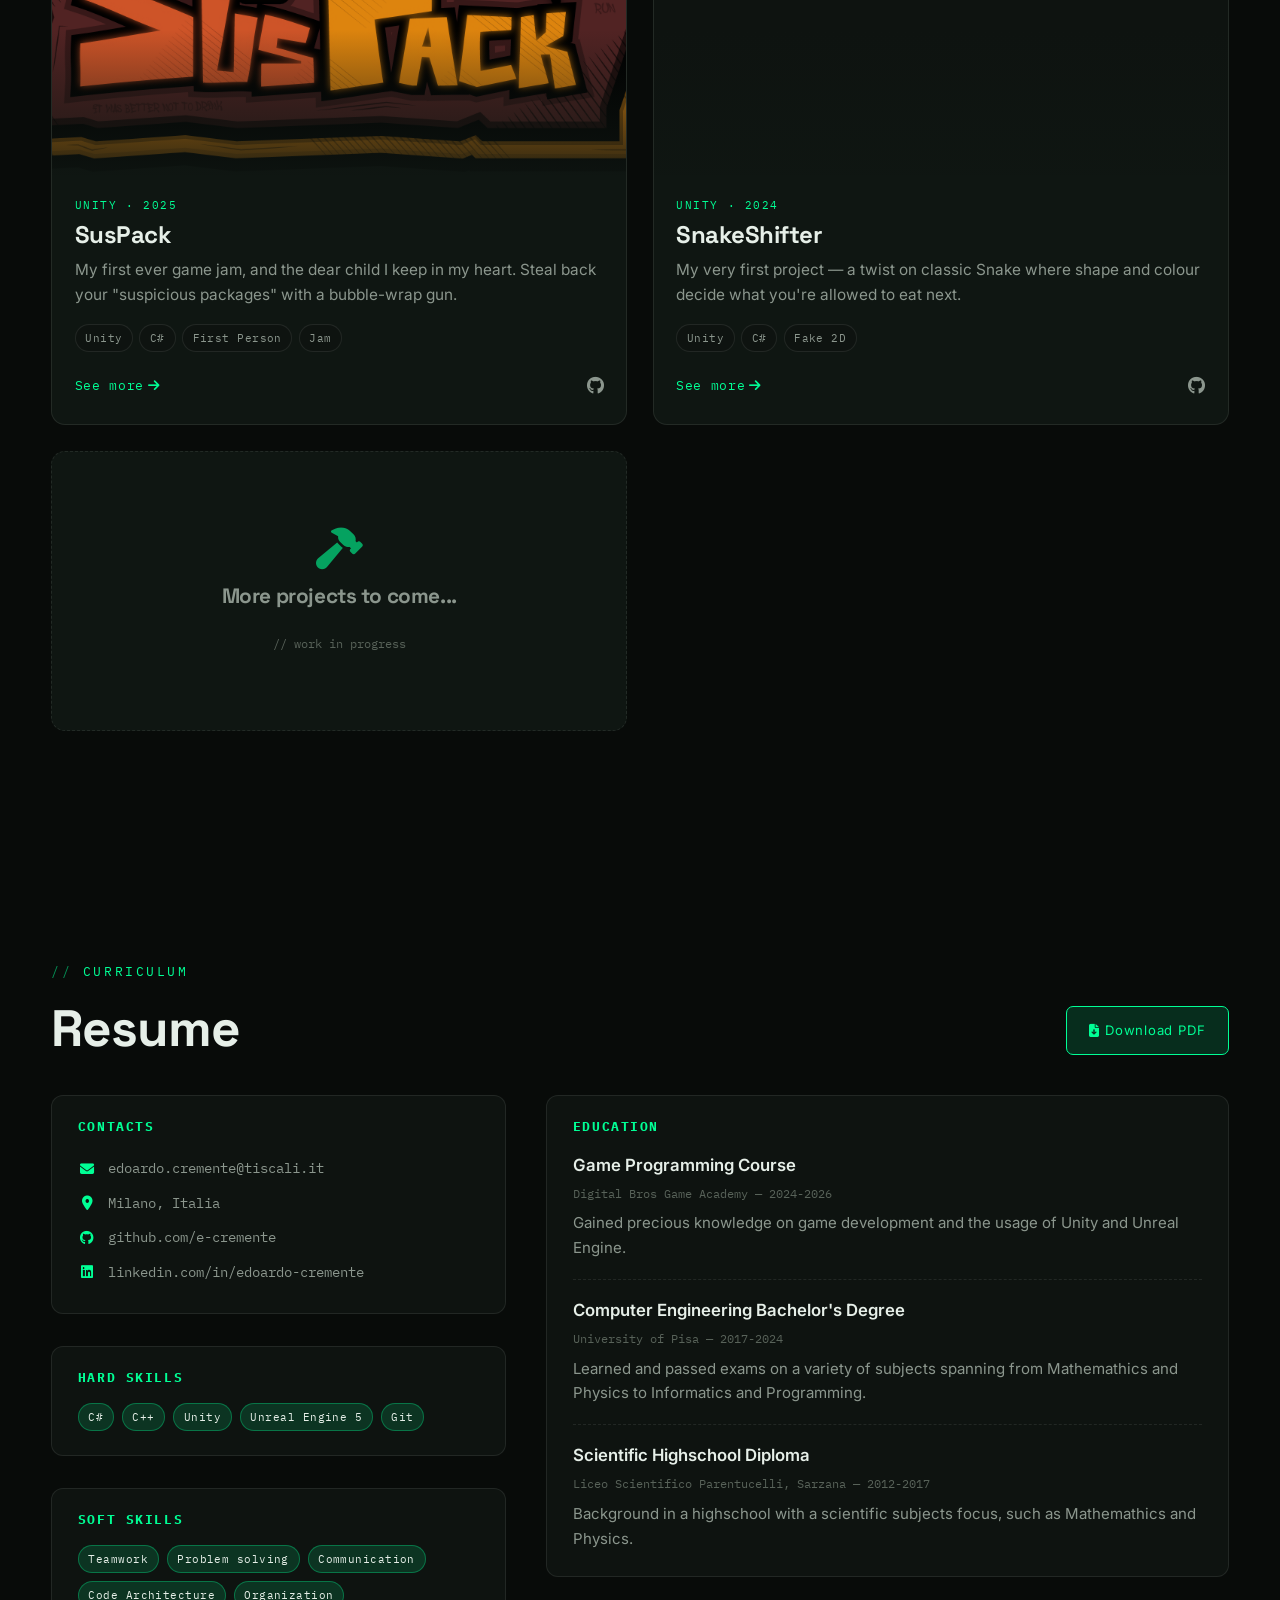
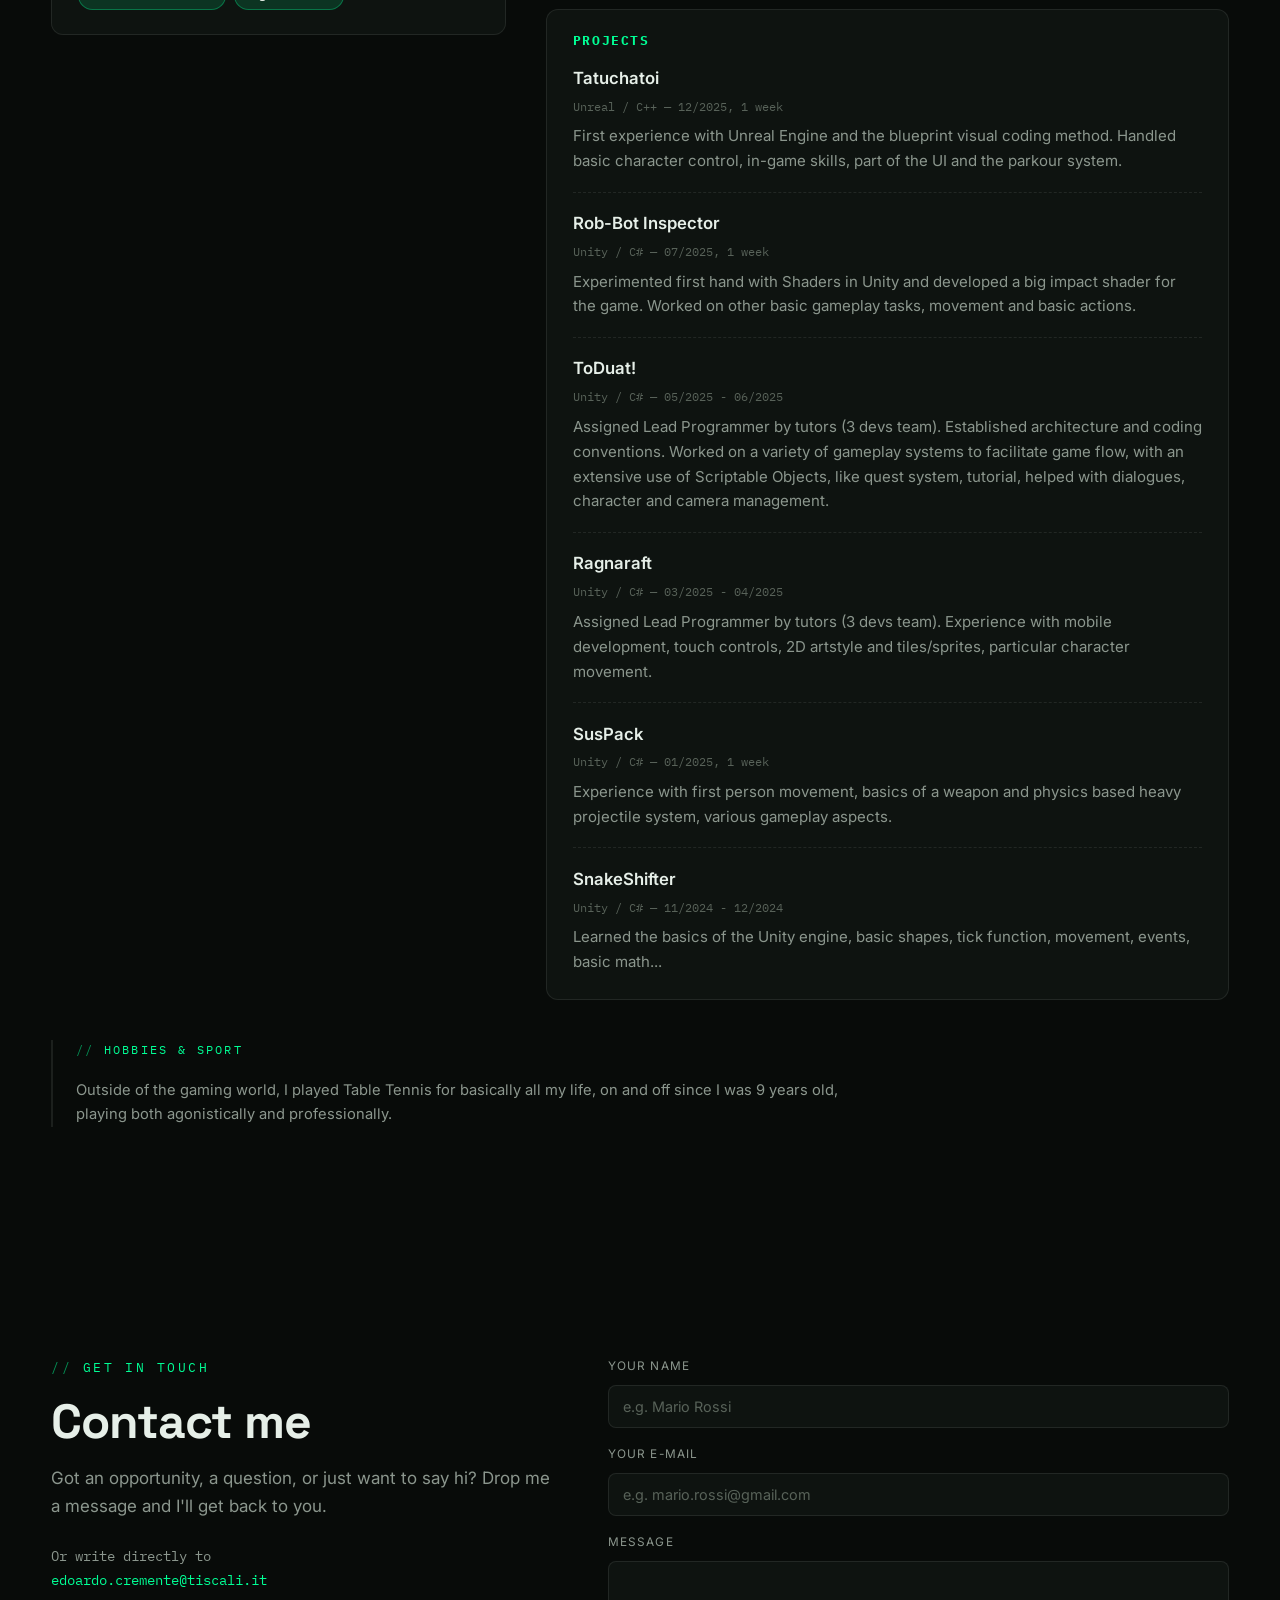
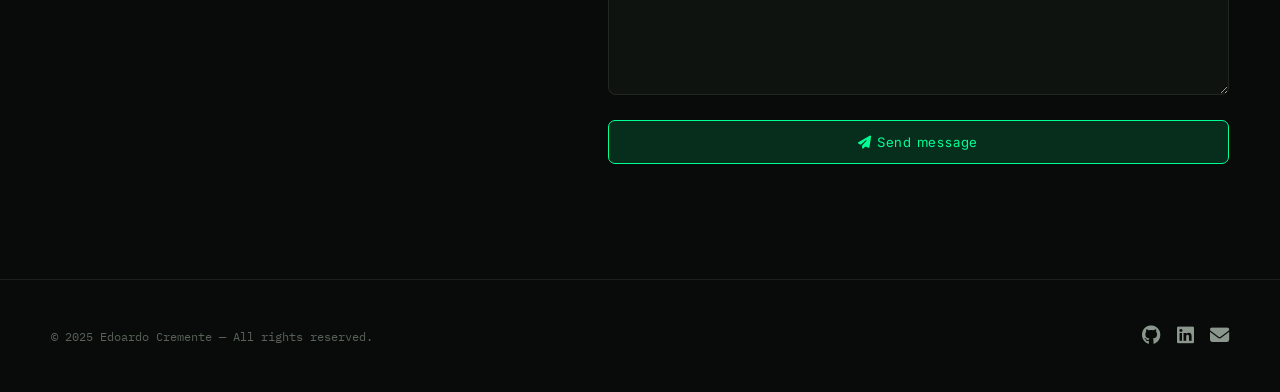
==== commit 9ccc829c: "Complete restyling and better architecture" ====
--- a/index.html
+++ b/index.html
@@ -1,561 +1,267 @@
 <!DOCTYPE html>
-<html lang="en" data-bs-theme="dark">
+<html lang="en" data-theme="dark">
 <head>
-    <meta charset="UTF-8">
-    <meta name="viewport" content="width=device-width, initial-scale=1.0">
-    <title>Edoardo Cremente - Game Programmer Portfolio</title>
-    
-    <link href="https://cdn.jsdelivr.net/npm/bootstrap@5.3.0/dist/css/bootstrap.min.css" rel="stylesheet">
-    
-    <link rel="stylesheet" href="https://cdnjs.cloudflare.com/ajax/libs/font-awesome/6.0.0/css/all.min.css">
-
-    <style>
-        
-        /* CSS PERSONALIZZATO */
-        body {
-            background-color: #121212; /* Sfondo scuro */
-            color: #e0e0e0;
-            font-family: 'Segoe UI', Tahoma, Geneva, Verdana, sans-serif;
-        }
-
-        :root {
-            --bg-dark: #0a0a0a;
-            --bg-card: #161616;
-            /* --bg-card: #1e1e1e; */
-
-            /* --neon-green: #39FF14; (Toxic Green) */
-            --neon-green: #00FF95; /* (Emerald Cyber) */
-
-            --text-main: #f0f0f0;
-        }
-        
-        /* Hero Section */
-        .hero {
-            height: 80vh;
-            background: linear-gradient(rgba(0,0,0,0.7), rgba(26, 99, 30, 0.7)), url(""); /* Metti qui uno screenshot figo */
-            background-size: cover;
-            background-position: center;
-            display: flex;
-            align-items: center;
-            justify-content: center;
-            text-align: center;
-        }
-
-        .game-card {
-            background-color: var(--bg-card);;
-            border: 1px solid #333;
-            transition: all 0.4s cubic-bezier(0.175, 0.885, 0.32, 1.275);
-	        border-radius: 12px;
-	        overflow: hidden;
-            margin-bottom: 30px;
-        }
-        
-        .game-card:hover {
-            transform: translateY(-5px);
-	        box-shadow: 0 15px 35px rgba(0, 255, 149, 0.3);
-            border-color: var(--neon-green);
-	    }
-
-        .project-item {
-            margin-bottom: 0.5rem;
-        }
-	
-        .custom-input {
-            background-color: #050505;
-            border: 1px solid #333;
-            border-radius: 5px;
-            padding: 12px;
-            transition: all 0.3s ease;
-        }
-
-        .custom-input:focus {
-            border-color: var(--neon-green);
-            box-shadow: 0 0 10px rgba(0, 255, 149, 0.2);
-            outline: none;
-        }
-
-        .btn-outline-success {
-            background-color: transparent !important;
-            border: 2px solid var(--neon-green) !important;
-            color: var(--neon-green) !important; 	   
-            transition: all 0.3s ease;
-        }
-
-        .btn-outline-success:hover {
-            background-color: var(--neon-green) !important;
-            color: #000 !important;
-            box-shadow: 0 0 20px var(--neon-green) !important;
-        }
-
-        .tech-badge {
-            font-size: 0.8em;
-            background-color: #333;
-            padding: 5px 10px;
-            border-radius: 15px;
-            margin-right: 5px;
-        }
-        
-        section {
-            padding: 80px 0;
-        }
-
-        .role-item {
-            font-size: 1.1rem;
-            font-weight: 500;
-            letter-spacing: 2px;
-        }
-        .role-item i {
-            margin-right: 8px;
-            font-size: 1.3rem;
-        }
-        .divider {
-            color: #444;
-            font-weight: bold;
-        }
-
-        .work-in-progress {
-            width: 50% !important;
-            height: 20% !important;           
-        }
-    </style>
+  <meta charset="UTF-8">
+  <meta name="viewport" content="width=device-width, initial-scale=1.0">
+  <title>Edoardo Cremente — Game Programmer</title>
+  <meta name="description" content="Portfolio of Edoardo Cremente, junior gameplay & systems programmer.">
+
+  <link rel="preconnect" href="https://fonts.googleapis.com">
+  <link rel="preconnect" href="https://fonts.gstatic.com" crossorigin>
+  <link href="https://fonts.googleapis.com/css2?family=Space+Grotesk:wght@400;500;600;700&family=Inter:wght@400;500;600;700&family=IBM+Plex+Mono:wght@400;500;600;700&display=swap" rel="stylesheet">
+  <link rel="stylesheet" href="https://cdnjs.cloudflare.com/ajax/libs/font-awesome/6.5.1/css/all.min.css">
+  <link rel="stylesheet" href="style.css">
 </head>
 <body>
 
-    <nav class="navbar navbar-expand-lg navbar-dark bg-dark fixed-top">
-        <div class="container">
-            <a class="navbar-brand fw-bold" href="#">Edoardo Cremente</a>
-            <button class="navbar-toggler" type="button" data-bs-toggle="collapse" data-bs-target="#navbarNav">
-                <span class="navbar-toggler-icon"></span>
-            </button>
-            <div class="collapse navbar-collapse" id="navbarNav">
-                <ul class="navbar-nav ms-auto">
-                    <li class="nav-item"><a class="nav-link" href="#about">About Me</a></li>
-                    <li class="nav-item"><a class="nav-link" href="#portfolio">My Games</a></li>
-                    <li class="nav-item"><a class="nav-link" href="#contact">Contact Me</a></li>
-                </ul>
-            </div>
-        </div>
-    </nav>
-
-    <header class="hero">
-        <div class="container">
-            <div class="header-titles text-center">
-                <h1 class="display-3 fw-bold">Hi, I'm Edoardo</h1>
-                
-                <div class="d-flex justify-content-center align-items-center flex-wrap gap-3 mt-3">
-                    <div class="role-item">
-                        <i class="fas fa-gamepad text-primary"></i>
-                        <span>GAMEPLAY</span>
-                    </div>
-                    <div class="divider">|</div>
-                    <div class="role-item">
-                        <i class="fas fa-microchip text-success"></i>
-                        <span>SYSTEMS</span>
-                    </div>
-                </div>
-                <p class="mt-3 text-muted">Junior Technical Gameplay & Systems Programmer</p>
-            </div>
-            <div class="mt-4 d-flex justify-content-center flex-wrap gap-2">
-                <a href="#portfolio" class="btn btn-outline-success btn-lg">
-                    Take a look at My Games!
-                </a>
-                
-                <a href="https://github.com/e-cremente" target="_blank" class="btn btn-outline-light btn-lg">
-                    <i class="fab fa-github me-2"></i>GitHub
-                </a>
-                
-                <a href="https://www.linkedin.com/in/edoardo-cremente-923973185/" target="_blank" class="btn btn-outline-info btn-lg">
-                    <i class="fab fa-linkedin me-2"></i>LinkedIn
-                </a>
-            </div>
-        </div>
-    </header>
-
-    <section id="about" class="container">
-        <h2 class="text-center mb-5">About Me</h2>
-        <div class="row justify-content-center">
-            <div class="col-md-8 text-center">
-                <p class="fs-5">
-                    As a Game Programmer, my main interest is to create and develop smooth and satisfying Gameplay features for any
-                    game I work on. I also enjoy to plan, optimize and bring useful Gameplay Systems to life,
-                    making the workflow easier either for designers so they can focus on ideating and testing functionalities, or 
-                    other programmers so that retouching, mantaining or updating the code is no big deal.
-                    <br><br>
-                    As a hobby, I also enjoy voice acting. Even though I'm Italian, you can expect to find some of my voice in games
-                    I participated in!
-                </p>
-                <div class="mt-4">
-                    <h5>Tech Stack:</h5>
-                    <span class="badge bg-primary">C#</span>
-                    <span class="badge bg-primary">C++</span>
-                    <span class="badge bg-secondary">Unity</span>
-                    <span class="badge bg-secondary">Unreal Engine 5</span>
-                    <span class="badge bg-success">Git</span>
-                </div>
-            </div>
-        </div>
-    </section>
-
-    <section id="portfolio" class="bg-dark">
-
-        <div class="container mb-5">
-            <div class="row g-3 justify-content-center">
-                <div class="col-md-4">
-                    <input type="text" id="searchInput" class="form-control bg-dark text-white border-secondary" placeholder="Cerca progetto per nome...">
-                </div>
-                
-                <div class="col-md-auto">
-                    <select id="engineFilter" class="form-select bg-dark text-white border-secondary">
-                        <option value="all">All Engines</option>
-                        <option value="unity">Unity</option>
-                        <option value="unreal">Unreal Engine</option>
-                    </select>
-                </div>
-        
-                <div class="col-md-auto">
-                    <button id="sortDateBtn" class="btn btn-outline-secondary">
-                        Sort by Date <i class="fas fa-sort"></i>
-                    </button>
-                </div>
-            </div>
-        </div>
-
-        <div class="container">
-            <h2 class="text-center mb-5">My Games</h2>
-            
-            <div class="row g-4">
-                <div class="col-lg-6 project-item" data-name="snakeshifter" data-engine="unity" data-date="20241219">
-                    <div class="card game-card h-100 text-white">
-                        <div class="ratio ratio-16x9">
-                            <iframe
-                                src="https://www.youtube.com/embed/TF1pGFTLkf8?si=JFxJSq7SZQ4--bxU?rel=0" 
-                                title="YouTube video player" 
-                                frameborder="0" 
-                                allow="accelerometer; autoplay; clipboard-write; encrypted-media; gyroscope; picture-in-picture; web-share" 
-                                referrerpolicy="strict-origin-when-cross-origin" 
-                                allowfullscreen></iframe>
-                        </div>
-                        
-                        <div class="card-body">
-                            <h3 class="card-title">SnakeShifter</h3>
-                            <div class="mb-3">
-                                <span class="tech-badge">Unity</span>
-                                <span class="tech-badge">C#</span>
-                                <span class="tech-badge">Fake 2D</span>
-                            </div>
-                            <p class="card-text">
-                                <b>What I worked on:</b> everything from start to finish.
-				                <br><br>
-				                <b>Development Time:</b> 3 weeks.
-				                <br><br>
-                                A big classic. This was my first ever project from every point of view. First team work with designers, first academic project, first Unity approach.
-                                Looking at it makes me feel nostalgic! The game is a revisitation of the classic Snake. In SnakeShifter you will start as a white snake,
-                                and after eating your first "fruit", you will only be able to eat subsequent "fruits" that share the same shape with the one you just ate, or
-                                the same color (ever played Uno?). Add this to some ticking time bombs (the pulsating "fruits"), the increasing speed, and the power-ups, and you obtain
-                                a pretty entertaining game for a first timer!
-                                <br>
-                                The game looks 2D but it's actually just using an ortographic camera looking at the game field. 
-                                <br>
-                                The game only uses Unity's basic shapes, and it operates on a system of custom ticks that happen in calculated moments. The code is what it is,
-                                I also smile when looking back at this project, but I can't say I didn't have fun!
-                            </p>
-                            
-                            <div class="d-flex justify-content-between align-items-center mt-4">
-                                <a href="https://github.com/e-cremente/SnakeShifter" class="text-decoration-none text-light"><i class="fab fa-github"></i> GitHub Page</a>
-                                <a href="https://drive.google.com/file/d/1zugG4ZqbVVemEuA-xUsaNpnmlXmuvn1W/view?usp=drive_link" target="_blank" class="btn btn-success"><i class="fas fa-download"></i> Download .exe Build</a>
-                            </div>
-                        </div>
-                    </div>
-                </div>
-
-                <div class="col-lg-6 project-item" data-name="suspack" data-engine="unity" data-date="20250220">
-                    <div class="card game-card h-100 text-white">
-                        <img src="Images/SusPackLogo.png" class="card-img-top" alt="SusPack's logo">
-                        
-                        <div class="card-body">
-                            <h3 class="card-title">SusPack</h3>
-                            <div class="mb-3">
-                                <span class="tech-badge">Unity</span>
-                                <span class="tech-badge">C#</span>
-				                <span class="tech-badge">First Person</span>
-				                <span class="tech-badge">Jam</span>
-                            </div>
-                            <p class="card-text">
-                                <b>What I worked on:</b> <abbr title="Camera, Character, Controller">CCC</abbr>, Weapon (animation integration, reload, shooting) and Projectile (interaction with environment, collisions with floor/enemies with different behaviours), BubbleWrap behaviour, game rules, interaction system with the boxes, helped with game flow and UI interaction, voiced main character.
-                                <br><br>
-                                <b>Development Time:</b> 1 week.
-                                <br><br>
-                                Of all the projects I did, SusPack is like the dear child I always keep in my heart. 
-                                It was my very first experience working on a game jam (aka very unhealthy lifestyle consisting on sleepless nights and a nutricious intake not definable as "diet") and my very first work done outside of my academic career. 
-                                <br>
-                                The theme of the jam was "Bubble".
-                                <br>
-                                It may seem like nothing, but projects done as a student are always "safer", meaning you have experienced people covering your back and offering help, especially during the project's organization phases. 
-                                Here, we were completely independent, and I also worked with people I never met before (they were the minority, but still) and let me tell you... It absolutely shows.
-                                The repository of this project is a complete mess, and I still remember during the last day, all the colliders in the level magically disappeared, which meant rushing in the final minutes to put everything back (we failed).
-                                If this is not the core experience of a game jam, I don't know what is.
-                                <br>
-                                In SusPack you play as a man that sent some... "suspicious packages" to an acquaintance of his while being in an inebriated state.
-                                The morning after, he regrets his choice and goes to infiltrate the post warehouse to "steal back" the packages before they are actually sent  for good.
-                                If only the office wasn't guarded by patrolling robots ready to not let anyone interfere with their jobs...
-                                With your BubbleWrap gun you must go and retrieve all the packages without being caught, and then escape the warehouse.
-                                <br><br>
-                                P.S. Even if we didn't personally record a trailer for this game, and the gameplay footage is kinda random, there was one person that decided to speedrun our game 10 minutes after we released it. I still don't know how he was able to complete it so fast after so less time, but I can for sure say me and my team were flattered to see our game being spedrun! To see that glorious performance, watch <a href="https://drive.google.com/file/d/1a1fKjwZlBnMqGhCJPplJoQY-YAUvzbYL/view?usp=drive_link">this video</a>. Just please don't judge the game from what you see here, since it looks like a showcase of everything that is broken (walking during the black screen after the game is restarted, going through things which we didn't manage to put the collider back for in time)... Nonetheless, fun!
-                            </p>
-                            
-                            <div class="d-flex justify-content-between align-items-center mt-4">
-                                <a href="https://github.com/e-cremente/SusPack/" class="text-decoration-none text-light"><i class="fab fa-github"></i> Github Page</a>
-                                <a href="https://globalgamejam.org/games/2025/suspack-8" class="btn btn-success"><i class="fas fa-download"></i> Download .exe Build</a>
-                            </div>
-                        </div>
-                    </div>
-                </div>
-
-                <div class="col-lg-6 project-item" data-name="ragnaraft" data-engine="unity" data-date="20250417">
-                    <div class="card game-card h-100 text-white">
-                        <div class="ratio ratio-16x9">
-                            <iframe
-                                src="https://www.youtube.com/embed/8Ox535Wi5cY?si=QzyLaUc80uaQhd0p?rel=0" 
-                                title="YouTube video player" 
-                                frameborder="0" 
-                                allow="accelerometer; autoplay; clipboard-write; encrypted-media; gyroscope; picture-in-picture; web-share" 
-                                referrerpolicy="strict-origin-when-cross-origin" 
-                                allowfullscreen></iframe>
-                        </div>
-                        
-                        <div class="card-body">
-                            <h3 class="card-title">Ragnaraft</h3>
-                            <div class="mb-3">
-                                <span class="tech-badge">Unity</span>
-                                <span class="tech-badge">C#</span>
-                                <span class="tech-badge">Mobile</span>
-				                <span class="tech-badge">2D</span>
-                            </div>
-                            <p class="card-text">
-			   	                <b>What I worked on:</b> <abbr title="Camera, Character, Controller">CCC</abbr>, level interactions (collisions and hazards), level construction (level sections ordering and obstacles spawn), collectibles and save systems, tutorial section, assets integration and animations, helped with sound and UI.
-			    	            <br><br>
-				                <b>Development Time:</b> 1.5 months.
-				                <br><br>
-                                This was my second project and first ever mobile experiment!
-                                The task was to create a game that would be playable in local coop on a single mobile screen.
-                                My first thought was to push towards cooperation instead of competition, and I was able to convince the rest of the team to go for this path.
-                                The idea was to have a little vehicle that could go in different directions depending on where the players would touch.
-                                After a bit of brainstorming we thought about a little story about two vikings and a boat, that ended up being a whole situation in which instead of being two vikings on a boat, one of the vikings IS the boat, and the other one rides him.
-                                Like that, Ragnaraft was born! Ride through the obstacles and get to the end to reach the damsel!
-                                <br>
-                                P.S. After a short time since the end of this project, the game <a href="https://store.steampowered.com/app/3570070/Paddle_Paddle_Paddle/">Paddle Paddle Paddle</a> came out. I'm gonna be honest, I was a bit salty to see that an idea so similar to ours became viral after coming out, but at the same time, I was happy to see that Paddle Paddle Paddle is proof that the concept behind our game works!
-                            </p>
-                            
-                            <div class="d-flex justify-content-between align-items-center mt-4">
-                                <a href="https://github.com/e-cremente/Ragnaraft" class="text-decoration-none text-light"><i class="fab fa-github"></i> GitHub Page</a>
-                                <a href="https://drive.google.com/file/d/1DjS-zeoIHLirU1AU7NxXBxGilSZlriHv/view?usp=drive_link" target="_blank" class="btn btn-success"><i class="fas fa-download"></i> Download for Android</a>
-                            </div>
-                        </div>
-                    </div>
-                </div>
-
-                <div class="col-lg-6 project-item" data-name="toduat!" data-engine="unity" data-date="20250627">
-                    <div class="card game-card h-100 text-white">
-                        <div class="ratio ratio-16x9">
-                            <iframe
-                                src="https://www.youtube.com/embed/Z7FnocU8ekk?si=rGX3U6EkcXTEsqTO?rel=0" 
-                                title="YouTube video player" 
-                                frameborder="0" 
-                                allow="accelerometer; autoplay; clipboard-write; encrypted-media; gyroscope; picture-in-picture; web-share" 
-                                referrerpolicy="strict-origin-when-cross-origin" 
-                                allowfullscreen></iframe>
-                        </div>
-                        
-                        <div class="card-body">
-                            <h3 class="card-title">ToDuat!</h3>
-                            <div class="mb-3">
-                                <span class="tech-badge">Unity</span>
-                                <span class="tech-badge">C#</span>
-                                <span class="tech-badge">First Person</span>
-                            </div>
-                            <p class="card-text">
-                                <b>What I worked on:</b> <abbr title="Camera, Character, Controller">CCC</abbr>, interaction system (organs, vases, tables), game flow and rules, quests system, tutorial, helped with dialogue system,
-                                machines behaviour and animations, systems to allow designers to easily create new days and new bodies, potentially adding new levels or infinite mode in the future.
-                                <br><br>
-                                <b>Development Time:</b> 2 months.
-                                <br><br>
-                                <b>Gameplay Video:</b> <a href="https://youtu.be/ypKf5tZiVtY">here</a>.
-                                <br><br>
-                                ToDuat! is probably the first game I consider more on the "complete" side. It has a flow, it has a personality, and (something not to be taken for granted) you can reach an end!
-                                <br>
-                                The task assigned was to create a first person "job simulator" with a twist. We extracted the job from a jar of little papers, ending up with "funeral services".
-                                We decided to set the game in an Egyptian atmosphere, with the "twist" of being Anubis' assistant.
-                                <br>
-                                The flow of the game is: a body arrives and you have to help Anubis to make his judgement: is this body worth to be sent to Duat, or is he a sinner and must be sent to rot in "hell"?
-                                Following a set of instructions that Anubis left for you, you will be able to purify the body and prepare it for his voyage, and then send him to the correct destination.
-                                The game is set in 4 different days, divided in two "work shifts". Every time you progress, new machinery, instructions and difficulties will add up to the cauldron of activities you need to do.
-                                <br>
-                                Depending on how good you perform, you can reach different endings. Will Anubis be satisfied with your work or will he consider sending you to rot in "hell"?
-                                <br><br>
-                                I consider the potential for this game to be... more than the average game made in 2 months. I recognize there is a little lack of feedbacks, and the way the player is instructed in what to do
-                                is just not clear enough, creating a sense of confusion in the beginning.
-                                <br><br>
-                                During development, I tried my best to not use the default unity CharacterController, and doing my movement from scratch, without a Rigidbody.
-                                <br>
-                                Unfortunately, no matter how hard I tried, the movement is just not enough fine tuned. By spamming some buttons (just try, eventually you will succeed) you will be able to pass through things.
-                                Grrrr... Maddening!
-                                <br>
-                                There is also a flow-breaking bug at the beginning of the game if you just... Do your best to not follow what the tutorial tells you to do. Will I correct it one day? Maybe...
-                                <br><br>
-                                P.S. A teammate of mine continued to work on this project for a while, implementing a more solid movement with the CharacterController. If you wish to try that build, contact me and I will find a way to
-                                let you have it!
-                            </p>
-                            
-                            <div class="d-flex justify-content-between align-items-center mt-4">
-                                <a href="https://github.com/e-cremente/ToDuat" class="text-decoration-none text-light"><i class="fab fa-github"></i> GitHub Page</a>
-                                <a href="https://drive.google.com/file/d/10ADsGcVMAdr5Mb-4aUeahfINGpgOv4G2/view?usp=drive_link" target="_blank" class="btn btn-success"><i class="fas fa-download"></i> Download .exe Build</a>
-                            </div>
-                        </div>
-                    </div>
-                </div>
-
-                <div class="col-lg-6 project-item" data-name="rob-botinspector" data-engine="unity" data-date="20250706">
-                    <div class="card game-card h-100 text-white">
-                        <div class="ratio ratio-16x9">
-                            <iframe
-                                src="https://www.youtube.com/embed/I3Cz8Wfr-kU?si=HwVxAZsz6DZCKljE?rel=0" 
-                                title="YouTube video player" 
-                                frameborder="0" 
-                                allow="accelerometer; autoplay; clipboard-write; encrypted-media; gyroscope; picture-in-picture; web-share" 
-                                referrerpolicy="strict-origin-when-cross-origin" 
-                                allowfullscreen></iframe>
-                        </div>
-                        
-                        <div class="card-body">
-                            <h3 class="card-title">Rob-Bot Inspector</h3>
-                            <div class="mb-3">
-                                <span class="tech-badge">Unity</span>
-                                <span class="tech-badge">C#</span>
-                                <span class="tech-badge">Third Person</span>
-                                <span class="tech-badge">Jam</span>
-                            </div>
-                            <p class="card-text">
-                                <b>What I worked on:</b> <abbr title="Camera, Character, Controller">CCC</abbr>, level construction, animation integration, shaders (shadow cones and texture change), quick time events, helped with interaction system.
-                                <br><br>
-                                <b>Development Time:</b> 1 week.
-                                <br><br>
-                                This is a cute one. This game is child of the last academy Game Jam we did in 2025 with Unity, before the end of the first year. The theme of the jam was "Duality",
-                                so we decided to make a game about a robot underground ticket checker, that becomes a thief when in the shadows. The goal of the game is to check as many tickets as possible
-                                and fine creatures without a ticket (if in the light), OR steal money and wallets from as many creatures as possible (while in the shadow).
-                                <br>
-                                As a Jam diversifier we chose to make a game without any text in it, so I hope the cute drawings will be enough to explain the rules!
-                                <br>
-                                This Jam was the first game in which i tried to experiment a little more with shaders. I will say that I successfully did what I set for myself as a goal (not without help),
-                                and I learned to appreciate that magic feeling you experience when you see your shader working as intended. At the same time... boy if it's hard to make decent shaders.
-                                <br>
-                                Fortunately, whatever is hard to learn about game developing is also intrinsecally interesting for me. This is just to say that it's definitely not over between me and you, shaders. 
-                            </p>
-                            
-                            <div class="d-flex justify-content-between align-items-center mt-4">
-                                <a href="https://github.com/e-cremente/RobBot-Inspector" class="text-decoration-none text-light"><i class="fab fa-github"></i> GitHub Page</a>
-                                <a href="https://drive.google.com/file/d/1NcYP1n2Z7GNiMq2WmD6wdxNgB8UMHhBP/view?usp=drive_link" target="_blank" class="btn btn-success"><i class="fas fa-download"></i> Download .exe Build</a>
-                            </div>
-                        </div>
-                    </div>
-                </div>
-
-                <div class="col-lg-6 project-item" data-name="" data-engine="" data-date="">
-                    <div class="card game-card h-100 text-white">
-                        <img src="Images/WorkInProgress.png" class="card-img-top work-in-progress" alt="Work in Progress sign">
-                        
-                        <div class="card-body">
-                            <h3 class="card-title">More projects to come...</h3>
-                        </div>
-                    </div>
-                </div>
-
-            </div>
-	</div>
-    </section>
-
-    <section id="contact" class="container mb-5">
-        <h2 class="text-center mb-4">Contact Me</h2>
-        <div class="row justify-content-center">
-            <div class="col-md-6">
-                <form action="https://formspree.io/f/xrezelqg" method="POST">
-		    <div class="mb-3">
-                        <label class="form-label">Your Name</label>
-                        <input type="text" name="name" class="form-control bg-secondary text-white custom-input" placeholder="ex: Mario Rossi" required>
-                    </div>
-                    <div class="mb-3">
-                        <label for="email" class="form-label">Your E-Mail</label>
-                        <input type="email" name="email" class="form-control bg-secondary text-white custom-input" placeholder="ex: mario.rossi@gmail.com" id="email" required>
-                    </div>
-                    <div class="mb-3">
-                        <label for="message" class="form-label">Message</label>
-                        <textarea name="message" class="form-control bg-secondary text-white custom-input" id="message" rows="4" required></textarea>
-                    </div>
-                    <button type="submit" class="btn btn-outline-success btn-primary w-100">
-			    <i class="fas fa-paper-plane me-2"></i>Send Message
-		    </button>
-                </form>
-                
-                <div class="text-center mt-4">
-                    <p class="text-muted">Alternatively, send an email directly to: <a href="mailto:edoardo.cremente@tiscali.it" class="text-success text-decoration-none">edoardo.cremente@tiscali.it</a></p>
-                </div>
-            </div>
-        </div>
-    </section>
-
-    <footer class="text-center py-4 bg-black text-secondary">
-        <p>&copy; 2025 Edoardo Cremente. All rights reserved.</p>
-    </footer>
-
-    <script src="https://cdn.jsdelivr.net/npm/bootstrap@5.3.0/dist/js/bootstrap.bundle.min.js"></script>
-
-    <script>
-        document.addEventListener('DOMContentLoaded', () => {
-            const searchInput = document.getElementById('searchInput');
-            const engineFilter = document.getElementById('engineFilter');
-            const sortDateBtn = document.getElementById('sortDateBtn');
-            const projectContainer = document.querySelector('#portfolio .row'); // Il contenitore dei progetti
-            const projects = Array.from(document.querySelectorAll('.project-item'));
-        
-            let ascending = false;
-        
-            // Funzione principale di Filtraggio
-            function filterProjects() {
-                const searchTerm = searchInput.value.toLowerCase();
-                const selectedEngine = engineFilter.value;
-        
-                projects.forEach(project => {
-                    const name = project.getAttribute('data-name').toLowerCase();
-                    const engine = project.getAttribute('data-engine');
-                    
-                    const matchesSearch = name.includes(searchTerm);
-                    const matchesEngine = selectedEngine === 'all' || engine === selectedEngine;
-        
-                    if (matchesSearch && matchesEngine) {
-                        project.style.display = 'block';
-                    } else {
-                        project.style.display = 'none';
-                    }
-                });
-            }
-        
-            // Funzione di Ordinamento per Data
-            function sortProjects() {
-                ascending = !ascending;
-                const sorted = projects.sort((a, b) => {
-                    const dateA = parseInt(a.getAttribute('data-date'));
-                    const dateB = parseInt(b.getAttribute('data-date'));
-                    return ascending ? dateA - dateB : dateB - dateA;
-                });
-        
-                // Svuota e riappende i progetti ordinati
-                sorted.forEach(el => projectContainer.appendChild(el));
-            }
-        
-            // Listeners
-            searchInput.addEventListener('input', filterProjects);
-            engineFilter.addEventListener('change', filterProjects);
-            sortDateBtn.addEventListener('click', sortProjects);
-        });
-    </script>
+  <!-- ===================== NAV ===================== -->
+  <nav class="nav">
+    <div class="nav-inner">
+      <a class="brand" href="index.html">e-cremente<span class="cursor">▮</span></a>
+
+      <div class="nav-links">
+        <a href="#about"   data-i18n="nav.about">About</a>
+        <a href="#portfolio" data-i18n="nav.games">Games</a>
+        <a href="#cv"      data-i18n="nav.cv">CV</a>
+        <a href="#contact" data-i18n="nav.contact">Contact</a>
+      </div>
+
+      <div class="nav-controls">
+        <div class="lang-toggle" role="group" aria-label="Language">
+          <button data-lang="en" class="active">EN</button>
+          <button data-lang="it">IT</button>
+        </div>
+        <button id="themeBtn" class="icon-btn" aria-label="Toggle theme"><i class="fas fa-moon"></i></button>
+        <button id="navToggle" class="icon-btn nav-toggle" aria-label="Menu"><i class="fas fa-bars"></i></button>
+      </div>
+    </div>
+  </nav>
+
+  <!-- ===================== HERO ===================== -->
+  <header class="hero wrap">
+    <div class="hero-grid">
+      <div class="reveal">
+        <span class="kicker" data-i18n="hero.kicker">Junior gameplay &amp; systems programmer</span>
+        <h1>Hi, I'm <span class="accent">Edoardo</span></h1>
+        <div class="roles">
+          <span><i class="fas fa-gamepad"></i><span data-i18n="hero.role1">Gameplay</span></span>
+          <span class="dot">/</span>
+          <span><i class="fas fa-microchip"></i><span data-i18n="hero.role2">Systems</span></span>
+        </div>
+        <p class="tagline" data-i18n="hero.tagline">
+          I build <strong>smooth, satisfying gameplay</strong> and the <strong>systems</strong> that make a team's workflow easier. Unity &amp; Unreal, C# &amp; C++.
+        </p>
+        <div class="hero-actions">
+          <a href="#portfolio" class="btn btn-primary"><span data-i18n="hero.cta_games">See my games</span> <i class="fas fa-arrow-down"></i></a>
+          <a href="https://github.com/e-cremente" target="_blank" rel="noopener" class="btn btn-ghost"><i class="fab fa-github"></i> <span data-i18n="hero.github">GitHub</span></a>
+          <a href="https://www.linkedin.com/in/edoardo-cremente-923973185/" target="_blank" rel="noopener" class="btn btn-ghost"><i class="fab fa-linkedin"></i> <span data-i18n="hero.linkedin">LinkedIn</span></a>
+        </div>
+      </div>
+
+      <div class="hero-deco reveal" aria-hidden="true">
+        <span class="big">&lt;/&gt;</span>
+        gameplay.cs<br>
+        systems.cpp<br>
+        portfolio.exe
+      </div>
+    </div>
+  </header>
+
+  <!-- ===================== ABOUT ===================== -->
+  <section id="about" class="wrap">
+    <div class="section-label reveal" data-i18n="about.label">about me</div>
+    <div class="about-top">
+      <div class="about-lead reveal" data-i18n="about.lead">
+        As a game programmer my main goal is to create and develop <span class="hl">smooth, satisfying gameplay features</span> for any game I'm working on.
+      </div>
+      <div class="reveal">
+        <div class="photo-frame">
+          <!-- Quando avrai la foto, sostituisci il blocco placeholder con:
+               <img src="Images/edoardo.jpg" alt="Edoardo Cremente"> -->
+          <div class="photo-placeholder">
+            <i class="fas fa-user"></i>
+            <span data-i18n="about.photo_placeholder">[ your photo here ]</span>
+          </div>
+        </div>
+        <p class="photo-caption" data-i18n="about.photo_caption">// photo coming soon</p>
+      </div>
+    </div>
+
+    <div class="about-personal reveal">
+      <span class="tag" data-i18n="about.personal_tag">// off the clock</span>
+      <p data-i18n="about.personal">As a hobby I also do voice acting.</p>
+    </div>
+  </section>
+
+  <!-- ===================== PORTFOLIO ===================== -->
+  <section id="portfolio" class="wrap">
+    <div class="section-label reveal" data-i18n="portfolio.label">selected work</div>
+    <h2 class="reveal" style="font-size:clamp(2rem,5vw,3.4rem);margin-bottom:2rem;" data-i18n="portfolio.title">My Games</h2>
+
+    <div class="controls reveal">
+      <div class="search-box">
+        <i class="fas fa-search"></i>
+        <input type="text" id="searchInput" class="field" data-i18n-ph="portfolio.search_ph" placeholder="search by name...">
+      </div>
+      <select id="engineFilter" class="field" style="width:auto">
+        <option value="all"    data-i18n="portfolio.filter_all">All engines</option>
+        <option value="unity"  data-i18n="portfolio.filter_unity">Unity</option>
+        <option value="unreal" data-i18n="portfolio.filter_unreal">Unreal Engine</option>
+      </select>
+      <button id="sortDateBtn" class="btn btn-ghost"><span data-i18n="portfolio.sort">Sort by date</span> <i class="fas fa-sort"></i></button>
+    </div>
+
+    <div id="project-grid" class="project-grid"><!-- generato da script.js --></div>
+  </section>
+
+  <!-- ===================== CV ===================== -->
+  <section id="cv" class="wrap">
+    <div class="cv-head">
+      <div>
+        <div class="section-label reveal" data-i18n="cv.label">curriculum</div>
+        <h2 class="reveal" data-i18n="cv.title">Resume</h2>
+      </div>
+      <a href="cv.pdf" class="btn btn-primary reveal" download><i class="fas fa-file-arrow-down"></i> <span data-i18n="cv.download">Download PDF</span></a>
+    </div>
+
+    <div class="cv-grid">
+      <!-- colonna sinistra -->
+      <div class="cv-col">
+        <div class="cv-block reveal">
+          <h4 data-i18n="cv.contacts_h">Contacts</h4>
+          <div class="contact-line"><i class="fas fa-envelope"></i> edoardo.cremente@tiscali.it</div>
+          <div class="contact-line"><i class="fas fa-location-dot"></i> Milano, Italia</div>
+          <div class="contact-line"><i class="fab fa-github"></i> github.com/e-cremente</div>
+          <div class="contact-line"><i class="fab fa-linkedin"></i> linkedin.com/in/edoardo-cremente</div>
+        </div>
+
+        <div class="cv-block reveal">
+          <h4 data-i18n="cv.hard_h">Hard skills</h4>
+          <div class="skill-tags">
+            <span class="tech">C#</span><span class="tech">C++</span>
+            <span class="tech">Unity</span><span class="tech">Unreal Engine 5</span>
+            <span class="tech">Git</span><!-- <span class="tech">[ + add more ]</span> -->
+          </div>
+        </div>
+
+        <div class="cv-block reveal">
+          <h4 data-i18n="cv.soft_h">Soft skills</h4>
+          <div class="skill-tags">
+            <span class="tech">Teamwork</span><span class="tech">Problem solving</span>
+            <span class="tech">Communication</span><span class="tech">Code Architecture</span>
+            <span class="tech">Organization</span>
+          </div>
+        </div>
+      </div>
+
+      <!-- colonna destra -->
+      <div class="cv-col">
+        <div class="cv-block reveal">
+          <h4 data-i18n="cv.edu_h">Education</h4>
+          <div class="cv-item">
+            <div class="role" data-i18n="dbga_role">Game Programming Course</div>
+            <div class="meta" data-i18n="dbga_meta">Digital Bros Game Academy — 2024-2026</div>
+            <div class="desc" data-i18n="dbga_desc">Gained precious knowledge on game development and the usage of Unity and Unreal Engine.</div>
+          </div>
+          <div class="cv-item">
+            <div class="role" data-i18n="unipi_role">Computer Engineering Bachelor's Degree</div>
+            <div class="meta" data-i18n="unipi_meta">University of Pisa — 2017-2024</div>
+            <div class="desc" data-i18n="unipi_desc">Learned and passed exams on a variety of subjects spanning from Mathemathics and Physics to Informatics and Programming.</div>
+          </div>
+          <div class="cv-item">
+            <div class="role" data-i18n="highschool_role">Scientific Highschool Diploma</div>
+            <div class="meta" data-i18n="highschool_meta">Liceo Scientifico Parentucelli, Sarzana — 2012-2017</div>
+            <div class="desc" data-i18n="highschool_desc">Background in a highschool with a scientific subjects focus, such as Mathemathics and Physics</div>
+          </div>
+        </div>
+
+        <div class="cv-block reveal">
+          <h4 data-i18n="cv.exp_h">Projects</h4>
+          <div class="cv-item">
+            <div class="role">Tatuchatoi</div>
+            <div class="meta" data-i18n="tatuchatoi_time">Unreal / C++ — 12/2025, 1 week</div>
+            <div class="desc" data-i18n="tatuchatoi_desc">First experience with Unreal Engine and the blueprint visual coding method. Handled basic character control, in-game skills, part of the UI and the parkour system.</div>
+          </div>
+          <div class="cv-item">
+            <div class="role">Rob-Bot Inspector</div>
+            <div class="meta" data-i18n="botinspector_time">Unity / C# — 07/2025, 1 week</div>
+            <div class="desc" data-i18n="botinspector_desc">Experimented first hand with Shaders in Unity and developed a big impact shader for the game. Worked on other basic gameplay tasks, movement and basic actions.</div>
+          </div>
+          <div class="cv-item">
+            <div class="role">ToDuat!</div>
+            <div class="meta">Unity / C# — 05/2025 - 06/2025</div>
+            <div class="desc" data-i18n="toduat_desc">Assigned Lead Programmer by tutors (3 devs team). Established architecture and coding conventions. Worked on a variety of gameplay systems to facilitate game flow, with an extensive use of Scriptable Objects, like quest system, tutorial, helped with dialogues, character and camera management.</div>
+          </div>
+          <div class="cv-item">
+            <div class="role">Ragnaraft</div>
+            <div class="meta">Unity / C# — 03/2025 - 04/2025</div>
+            <div class="desc" data-i18n="ragnaraft_desc">Assigned Lead Programmer by tutors (3 devs team). Experience with mobile development, touch controls, 2D artstyle and tiles/sprites, particular character movement.</div>
+          </div>
+          <div class="cv-item">
+            <div class="role">SusPack</div>
+            <div class="meta" data-i18n="suspack_time">Unity / C# — 01/2025, 1 week</div>
+            <div class="desc" data-i18n="suspack_desc">Experience with first person movement, basics of a weapon and physics based heavy projectile system, various gameplay aspects.</div>
+          </div>
+          <div class="cv-item">
+            <div class="role">SnakeShifter</div>
+            <div class="meta">Unity / C# — 11/2024 - 12/2024</div>
+            <div class="desc" data-i18n="snake_desc">Learned the basics of the Unity engine, basic shapes, tick function, movement, events, basic math...</div>
+          </div>
+        </div>
+      </div>
+    </div>
+
+    <div class="cv-minor reveal">
+      <div class="section-label" data-i18n="cv.minor_label">hobbies &amp; sport</div>
+      <p data-i18n="cv.minor_text">[ A few words about your hobbies and sporting career. ]</p>
+    </div>
+  </section>
+
+  <!-- ===================== CONTACT ===================== -->
+  <section id="contact" class="wrap">
+    <div class="contact-grid">
+      <div class="contact-intro reveal">
+        <div class="section-label" data-i18n="contact.label">get in touch</div>
+        <h2 data-i18n="contact.title">Contact me</h2>
+        <p data-i18n="contact.intro">Got an opportunity, a question, or just want to say hi?</p>
+        <p class="contact-direct"><span data-i18n="contact.or">Or write directly to</span><br>
+          <a href="mailto:edoardo.cremente@tiscali.it">edoardo.cremente@tiscali.it</a></p>
+      </div>
+
+      <form class="reveal" action="https://formspree.io/f/xrezelqg" method="POST">
+        <div class="form-row">
+          <label for="name" data-i18n="contact.name_label">Your name</label>
+          <input type="text" name="name" id="name" class="field" data-i18n-ph="contact.name_ph" placeholder="e.g. Mario Rossi" required>
+        </div>
+        <div class="form-row">
+          <label for="email" data-i18n="contact.email_label">Your e-mail</label>
+          <input type="email" name="email" id="email" class="field" data-i18n-ph="contact.email_ph" placeholder="e.g. mario.rossi@gmail.com" required>
+        </div>
+        <div class="form-row">
+          <label for="message" data-i18n="contact.msg_label">Message</label>
+          <textarea name="message" id="message" class="field" rows="5" required></textarea>
+        </div>
+        <button type="submit" class="btn btn-primary" style="width:100%;justify-content:center">
+          <i class="fas fa-paper-plane"></i> <span data-i18n="contact.send">Send message</span>
+        </button>
+      </form>
+    </div>
+  </section>
+
+  <!-- ===================== FOOTER ===================== -->
+  <footer class="footer">
+    <div class="footer-inner wrap">
+      <p>© 2025 Edoardo Cremente — <span data-i18n="footer.rights">All rights reserved.</span></p>
+      <div class="socials">
+        <a href="https://github.com/e-cremente" target="_blank" rel="noopener" aria-label="GitHub"><i class="fab fa-github"></i></a>
+        <a href="https://www.linkedin.com/in/edoardo-cremente/" target="_blank" rel="noopener" aria-label="LinkedIn"><i class="fab fa-linkedin"></i></a>
+        <a href="mailto:edoardo.cremente@tiscali.it" aria-label="Email"><i class="fas fa-envelope"></i></a>
+      </div>
+    </div>
+  </footer>
+
+  <script src="data.js"></script>
+  <script src="translations.js"></script>
+  <script src="script.js"></script>
 </body>
 </html>
--- a/style.css
+++ b/style.css
@@ -0,0 +1,471 @@
+/* =================================================================
+   Edoardo Cremente — Portfolio
+   Estetica: "phosphor terminal" — verde fosforescente, dark/light,
+   tipografia display + monospace, layout asimmetrico.
+   ================================================================= */
+
+/* ---------- Temi ---------- */
+:root,
+[data-theme="dark"] {
+  --bg:        #080b09;
+  --bg-2:      #0e1310;
+  --bg-3:      #121a15;
+  --text:      #e6efe8;
+  --text-dim:  #8b968d;
+  --text-faint:#586259;
+  --green:     #00ff95;
+  --green-2:   #00d07a;
+  --green-soft:rgba(0, 255, 149, 0.14);
+  --border:    rgba(230, 239, 232, 0.09);
+  --border-strong: rgba(0, 255, 149, 0.32);
+  --glow:      rgba(0, 255, 149, 0.22);
+  --card:      #0f1612;
+  --scanline-opacity: 0.05;
+  color-scheme: dark;
+}
+
+[data-theme="light"] {
+  --bg:        #eceee8;
+  --bg-2:      #f7f8f4;
+  --bg-3:      #ffffff;
+  --text:      #0b140f;
+  --text-dim:  #4f5a52;
+  --text-faint:#8b948b;
+  --green:     #00935a;
+  --green-2:   #007a4a;
+  --green-soft:rgba(0, 147, 90, 0.12);
+  --border:    rgba(11, 20, 15, 0.12);
+  --border-strong: rgba(0, 147, 90, 0.45);
+  --glow:      rgba(0, 147, 90, 0.16);
+  --card:      #ffffff;
+  --scanline-opacity: 0.025;
+  color-scheme: light;
+}
+
+/* ---------- Reset ---------- */
+*, *::before, *::after { box-sizing: border-box; margin: 0; padding: 0; }
+
+html { scroll-behavior: smooth; scroll-padding-top: 90px; }
+
+body {
+  background: var(--bg);
+  color: var(--text);
+  font-family: "Inter", system-ui, sans-serif;
+  font-size: 17px;
+  line-height: 1.65;
+  -webkit-font-smoothing: antialiased;
+  overflow-x: hidden;
+  transition: background 0.4s ease, color 0.4s ease;
+}
+
+/* CRT scanline overlay — atmosfera, molto sottile */
+body::before {
+  content: "";
+  position: fixed;
+  inset: 0;
+  pointer-events: none;
+  z-index: 9999;
+  background: repeating-linear-gradient(
+    to bottom,
+    transparent 0,
+    transparent 2px,
+    rgba(0, 0, 0, var(--scanline-opacity)) 3px
+  );
+  mix-blend-mode: multiply;
+}
+[data-theme="light"] body::before { mix-blend-mode: normal; }
+
+a { color: inherit; text-decoration: none; }
+img { max-width: 100%; display: block; }
+button, input, select, textarea { font-family: inherit; }
+
+::selection { background: var(--green); color: var(--bg); }
+
+/* ---------- Tipografia ---------- */
+h1, h2, h3, h4 { font-family: "Space Grotesk", sans-serif; font-weight: 700; line-height: 1.05; letter-spacing: -0.02em; }
+
+.mono { font-family: "IBM Plex Mono", ui-monospace, monospace; }
+
+.kicker {
+  font-family: "IBM Plex Mono", monospace;
+  font-size: 0.78rem;
+  letter-spacing: 0.18em;
+  text-transform: uppercase;
+  color: var(--green);
+  display: inline-flex;
+  align-items: center;
+  gap: 0.5em;
+}
+.kicker::before { content: "//"; opacity: 0.6; }
+
+.section-label {
+  font-family: "IBM Plex Mono", monospace;
+  font-size: 0.8rem;
+  letter-spacing: 0.2em;
+  text-transform: uppercase;
+  color: var(--green);
+  margin-bottom: 1.2rem;
+}
+.section-label::before { content: "// "; opacity: 0.55; }
+
+/* ---------- Layout ---------- */
+.wrap { width: min(1180px, 92vw); margin-inline: auto; }
+section { padding: clamp(4rem, 9vw, 8rem) 0; position: relative; }
+
+.divider-line {
+  width: 100%; height: 1px; background: var(--border);
+  position: relative;
+}
+.divider-line::after {
+  content: ""; position: absolute; left: 0; top: 0; height: 1px;
+  width: 80px; background: var(--green);
+}
+
+/* ---------- Navbar ---------- */
+.nav {
+  position: fixed; top: 0; left: 0; right: 0; z-index: 1000;
+  display: flex; align-items: center; justify-content: space-between;
+  padding: 0.9rem 0;
+  background: color-mix(in srgb, var(--bg) 78%, transparent);
+  backdrop-filter: blur(14px);
+  border-bottom: 1px solid var(--border);
+  transition: background 0.4s ease;
+}
+.nav-inner { width: min(1180px, 92vw); margin-inline: auto; display: flex; align-items: center; justify-content: space-between; }
+
+.brand {
+  font-family: "IBM Plex Mono", monospace;
+  font-weight: 700; font-size: 0.98rem; letter-spacing: 0.02em;
+  display: flex; align-items: center; gap: 0.4ch;
+}
+.brand .cursor { color: var(--green); animation: blink 1.1s steps(1) infinite; }
+@keyframes blink { 50% { opacity: 0; } }
+
+.nav-links { display: flex; align-items: center; gap: 1.8rem; }
+.nav-links a {
+  font-family: "IBM Plex Mono", monospace;
+  font-size: 0.8rem; letter-spacing: 0.08em; text-transform: uppercase;
+  color: var(--text-dim); transition: color 0.2s;
+  position: relative; padding: 0.3rem 0;
+}
+.nav-links a:hover { color: var(--text); }
+.nav-links a::after {
+  content: ""; position: absolute; left: 0; bottom: -2px; height: 1px; width: 0;
+  background: var(--green); transition: width 0.25s ease;
+}
+.nav-links a:hover::after { width: 100%; }
+
+.nav-controls { display: flex; align-items: center; gap: 0.6rem; }
+
+.lang-toggle {
+  display: flex; border: 1px solid var(--border); border-radius: 6px; overflow: hidden;
+  font-family: "IBM Plex Mono", monospace; font-size: 0.72rem;
+}
+.lang-toggle button {
+  background: transparent; border: 0; color: var(--text-dim);
+  padding: 0.35rem 0.6rem; cursor: pointer; transition: all 0.2s; letter-spacing: 0.05em;
+}
+.lang-toggle button.active { background: var(--green); color: var(--bg); font-weight: 700; }
+
+.icon-btn {
+  width: 38px; height: 34px; border: 1px solid var(--border); border-radius: 6px;
+  background: transparent; color: var(--text-dim); cursor: pointer;
+  display: grid; place-items: center; transition: all 0.2s; font-size: 0.9rem;
+}
+.icon-btn:hover { color: var(--green); border-color: var(--border-strong); }
+
+.nav-toggle { display: none; }
+
+/* ---------- Buttons ---------- */
+.btn {
+  font-family: "IBM Plex Mono", monospace;
+  font-size: 0.82rem; letter-spacing: 0.06em;
+  padding: 0.8rem 1.4rem; border-radius: 7px; cursor: pointer;
+  display: inline-flex; align-items: center; gap: 0.6ch;
+  border: 1px solid var(--border); background: transparent; color: var(--text);
+  transition: all 0.25s ease;
+}
+.btn:hover { transform: translateY(-2px); }
+.btn-primary {
+  border-color: var(--green); color: var(--green); background: var(--green-soft);
+}
+.btn-primary:hover { background: var(--green); color: var(--bg); box-shadow: 0 8px 28px -8px var(--glow); }
+.btn-ghost:hover { border-color: var(--border-strong); color: var(--green); }
+
+/* ---------- Hero ---------- */
+.hero { padding-top: clamp(7rem, 16vh, 11rem); padding-bottom: clamp(3rem, 7vw, 6rem); position: relative; }
+.hero-grid {
+  display: grid; grid-template-columns: 1.4fr 0.6fr; gap: 2rem; align-items: center;
+}
+.hero h1 {
+  font-size: clamp(2.8rem, 8vw, 6rem);
+  margin: 0.6rem 0 1.2rem;
+}
+.hero h1 .accent { color: var(--green); position: relative; }
+.hero .roles {
+  font-family: "IBM Plex Mono", monospace; font-size: 0.95rem; letter-spacing: 0.1em;
+  text-transform: uppercase; color: var(--text-dim);
+  display: flex; align-items: center; gap: 1rem; flex-wrap: wrap; margin-bottom: 1.6rem;
+}
+.hero .roles .dot { color: var(--green); }
+.hero .roles i { color: var(--green); margin-right: 0.4ch; }
+.hero .tagline { font-size: 1.18rem; color: var(--text-dim); max-width: 46ch; margin-bottom: 2.2rem; }
+.hero .tagline strong { color: var(--text); font-weight: 600; }
+.hero-actions { display: flex; gap: 0.8rem; flex-wrap: wrap; }
+
+/* decorazione asimmetrica a destra dell'hero */
+.hero-deco {
+  font-family: "IBM Plex Mono", monospace; color: var(--text-faint);
+  font-size: 0.82rem; line-height: 1.9; text-align: right; user-select: none;
+}
+.hero-deco .big {
+  font-family: "Space Grotesk", sans-serif; font-weight: 700; font-size: clamp(4rem, 9vw, 8rem);
+  color: var(--green-soft); line-height: 1; display: block; margin-bottom: 0.5rem;
+  -webkit-text-stroke: 1px var(--border-strong);
+}
+
+/* ---------- About ---------- */
+.about-top { display: grid; grid-template-columns: 1fr 320px; gap: 3rem; align-items: start; }
+.about-lead { font-size: clamp(1.25rem, 2.4vw, 1.7rem); line-height: 1.5; font-weight: 500; }
+.about-lead .hl { color: var(--green); }
+.about-lead p + p { margin-top: 1.2rem; }
+
+.photo-frame {
+  position: relative; aspect-ratio: 3/4; border: 1px solid var(--border-strong); border-radius: 12px;
+  background:
+    linear-gradient(135deg, var(--green-soft), transparent 60%),
+    var(--bg-3);
+  display: grid; place-items: center; overflow: hidden;
+}
+.photo-frame img { width: 100%; height: 100%; object-fit: cover; }
+.photo-frame .photo-placeholder {
+  text-align: center; color: var(--text-faint); font-family: "IBM Plex Mono", monospace;
+  font-size: 0.8rem; padding: 1rem; letter-spacing: 0.05em;
+}
+.photo-frame .photo-placeholder i { font-size: 2.4rem; display: block; margin-bottom: 0.8rem; color: var(--green); opacity: 0.7; }
+.photo-frame::after {
+  content: ""; position: absolute; inset: 0; border-radius: 12px;
+  box-shadow: inset 0 0 60px -20px var(--glow); pointer-events: none;
+}
+.photo-caption { font-family: "IBM Plex Mono", monospace; font-size: 0.72rem; color: var(--text-faint); margin-top: 0.7rem; text-align: center; }
+
+/* blocco hobby/personale: stile "commento di codice", più piccolo e dimmesso */
+.about-personal {
+  margin-top: 3.5rem; border-left: 2px solid var(--border-strong);
+  padding: 0.4rem 0 0.4rem 1.6rem; max-width: 70ch;
+}
+.about-personal .tag {
+  font-family: "IBM Plex Mono", monospace; font-size: 0.74rem; letter-spacing: 0.15em;
+  text-transform: uppercase; color: var(--text-faint); margin-bottom: 0.6rem; display: block;
+}
+.about-personal p { font-size: 0.98rem; color: var(--text-dim); }
+.about-personal p + p { margin-top: 0.8rem; }
+
+/* ---------- Portfolio / controls ---------- */
+.controls {
+  display: flex; gap: 0.8rem; flex-wrap: wrap; align-items: center; margin-bottom: 2.8rem;
+}
+.search-box { position: relative; flex: 1; min-width: 220px; }
+.search-box i { position: absolute; left: 0.9rem; top: 50%; transform: translateY(-50%); color: var(--text-faint); font-size: 0.85rem; }
+.field {
+  width: 100%; background: var(--bg-2); border: 1px solid var(--border); border-radius: 8px;
+  color: var(--text); padding: 0.75rem 0.9rem; font-size: 0.9rem;
+  font-family: "IBM Plex Mono", monospace; transition: all 0.2s;
+}
+.search-box .field { padding-left: 2.4rem; }
+.field::placeholder { color: var(--text-faint); }
+.field:focus { outline: none; border-color: var(--green); box-shadow: 0 0 0 3px var(--green-soft); }
+select.field { cursor: pointer; }
+
+/* ---------- Project grid ---------- */
+.project-grid { display: grid; grid-template-columns: repeat(2, 1fr); gap: 1.6rem; }
+
+.card {
+  position: relative; background: var(--card); border: 1px solid var(--border);
+  border-radius: 14px; overflow: hidden; display: flex; flex-direction: column;
+  transition: transform 0.35s cubic-bezier(.2,.8,.2,1), border-color 0.3s, box-shadow 0.35s;
+}
+.card:hover { transform: translateY(-6px); border-color: var(--border-strong); box-shadow: 0 22px 50px -22px var(--glow); }
+
+.card-media { position: relative; aspect-ratio: 16/9; overflow: hidden; background: var(--bg-2); }
+.card-media img { width: 100%; height: 100%; object-fit: cover; transition: transform 0.5s ease, filter 0.4s; filter: saturate(0.9) brightness(0.9); }
+.card:hover .card-media img { transform: scale(1.05); filter: saturate(1.05) brightness(1); }
+.card-media::after {
+  content: ""; position: absolute; inset: 0;
+  background: linear-gradient(to top, color-mix(in srgb, var(--card) 85%, transparent), transparent 45%);
+}
+
+.card-body { padding: 1.3rem 1.4rem 1.5rem; display: flex; flex-direction: column; flex: 1; }
+.card-engine {
+  font-family: "IBM Plex Mono", monospace; font-size: 0.7rem; letter-spacing: 0.14em;
+  text-transform: uppercase; color: var(--green); margin-bottom: 0.5rem;
+}
+.card h3 { font-size: 1.5rem; margin-bottom: 0.6rem; }
+.card-short { color: var(--text-dim); font-size: 0.96rem; margin-bottom: 1rem; flex: 1; }
+
+.tech-row { display: flex; flex-wrap: wrap; gap: 0.4rem; margin-bottom: 1.2rem; }
+.tech {
+  font-family: "IBM Plex Mono", monospace; font-size: 0.7rem; letter-spacing: 0.04em;
+  color: var(--text-dim); background: var(--bg-2); border: 1px solid var(--border);
+  padding: 0.25rem 0.6rem; border-radius: 20px;
+}
+
+.card-foot { display: flex; align-items: center; justify-content: space-between; gap: 1rem; }
+.see-more {
+  font-family: "IBM Plex Mono", monospace; font-size: 0.82rem; letter-spacing: 0.05em;
+  color: var(--green); display: inline-flex; align-items: center; gap: 0.5ch; transition: gap 0.25s;
+}
+.see-more:hover { gap: 1ch; }
+.see-more.stretched::after { content: ""; position: absolute; inset: 0; z-index: 1; }
+.card-foot .gh { color: var(--text-dim); font-size: 1.1rem; transition: color 0.2s; position: relative; z-index: 2; }
+.card-foot .gh:hover { color: var(--text); }
+
+/* card "work in progress" */
+.card-wip {
+  border-style: dashed; align-items: center; justify-content: center; text-align: center;
+  min-height: 280px; gap: 1rem; color: var(--text-faint); padding: 2rem;
+}
+.card-wip i { font-size: 2.6rem; color: var(--green); opacity: 0.6; }
+.card-wip h3 { color: var(--text-dim); font-size: 1.3rem; }
+
+.empty-msg { grid-column: 1/-1; text-align: center; color: var(--text-faint); font-family: "IBM Plex Mono", monospace; padding: 3rem; }
+
+/* ---------- CV section ---------- */
+.cv-head { display: flex; align-items: flex-end; justify-content: space-between; flex-wrap: wrap; gap: 1rem; margin-bottom: 2.5rem; }
+.cv-head h2 { font-size: clamp(2rem, 5vw, 3.2rem); }
+.cv-grid { display: grid; grid-template-columns: 0.8fr 1.2fr; gap: 2.5rem; }
+.cv-col { display: flex; flex-direction: column; gap: 2rem; }
+
+.cv-block { background: var(--bg-2); border: 1px solid var(--border); border-radius: 12px; padding: 1.5rem 1.6rem; }
+.cv-block h4 {
+  font-family: "IBM Plex Mono", monospace; font-size: 0.82rem; letter-spacing: 0.12em;
+  text-transform: uppercase; color: var(--green); margin-bottom: 1.1rem; font-weight: 700;
+}
+.cv-item { padding-bottom: 1.1rem; margin-bottom: 1.1rem; border-bottom: 1px dashed var(--border); }
+.cv-item:last-child { border: 0; padding-bottom: 0; margin-bottom: 0; }
+.cv-item .role { font-weight: 600; font-size: 1.05rem; }
+.cv-item .meta { font-family: "IBM Plex Mono", monospace; font-size: 0.78rem; color: var(--text-faint); margin: 0.2rem 0 0.5rem; }
+.cv-item .desc { color: var(--text-dim); font-size: 0.94rem; }
+
+.skill-tags { display: flex; flex-wrap: wrap; gap: 0.5rem; }
+.skill-tags .tech { background: var(--green-soft); border-color: var(--border-strong); color: var(--text); }
+
+.contact-line { display: flex; align-items: center; gap: 0.7rem; font-family: "IBM Plex Mono", monospace; font-size: 0.88rem; color: var(--text-dim); padding: 0.35rem 0; }
+.contact-line i { color: var(--green); width: 1.2rem; text-align: center; }
+
+.cv-aside-note {
+  font-family: "IBM Plex Mono", monospace; font-size: 0.74rem; color: var(--text-faint);
+  margin-top: 0.8rem; line-height: 1.6;
+}
+
+/* sezione piccola hobby/sport nel CV */
+.cv-minor { margin-top: 2.5rem; border-left: 2px solid var(--border); padding-left: 1.4rem; max-width: 75ch; }
+.cv-minor .section-label { font-size: 0.72rem; }
+.cv-minor p { font-size: 0.92rem; color: var(--text-dim); }
+
+/* ---------- Contact ---------- */
+.contact-grid { display: grid; grid-template-columns: 0.9fr 1.1fr; gap: 3rem; align-items: start; }
+.contact-intro h2 { font-size: clamp(2rem, 5vw, 3rem); margin-bottom: 1rem; }
+.contact-intro p { color: var(--text-dim); margin-bottom: 1.5rem; }
+.contact-direct { font-family: "IBM Plex Mono", monospace; font-size: 0.9rem; }
+.contact-direct a { color: var(--green); }
+
+form .form-row { margin-bottom: 1.1rem; }
+form label {
+  display: block; font-family: "IBM Plex Mono", monospace; font-size: 0.74rem;
+  letter-spacing: 0.1em; text-transform: uppercase; color: var(--text-dim); margin-bottom: 0.5rem;
+}
+form textarea.field { resize: vertical; min-height: 130px; line-height: 1.5; }
+
+/* ---------- Footer ---------- */
+.footer { border-top: 1px solid var(--border); padding: 2.5rem 0; }
+.footer-inner { display: flex; align-items: center; justify-content: space-between; flex-wrap: wrap; gap: 1rem; }
+.footer p { font-family: "IBM Plex Mono", monospace; font-size: 0.78rem; color: var(--text-faint); }
+.footer .socials { display: flex; gap: 1rem; }
+.footer .socials a { color: var(--text-dim); font-size: 1.2rem; transition: color 0.2s, transform 0.2s; }
+.footer .socials a:hover { color: var(--green); transform: translateY(-2px); }
+
+/* =================================================================
+   project.html (pagina dettaglio)
+   ================================================================= */
+.detail-hero { padding-top: clamp(7rem, 14vh, 10rem); }
+.back-link {
+  font-family: "IBM Plex Mono", monospace; font-size: 0.82rem; color: var(--text-dim);
+  display: inline-flex; align-items: center; gap: 0.6ch; margin-bottom: 2rem; transition: gap 0.25s, color 0.2s;
+}
+.back-link:hover { color: var(--green); gap: 1ch; }
+.detail-engine { color: var(--green); }
+.detail-title { font-size: clamp(2.6rem, 7vw, 5rem); margin: 0.6rem 0 1rem; }
+.detail-tech { margin-bottom: 2.2rem; }
+
+.detail-media { aspect-ratio: 16/9; border: 1px solid var(--border); border-radius: 14px; overflow: hidden; background: var(--bg-2); margin-bottom: 1rem; }
+.detail-media iframe { width: 100%; height: 100%; border: 0; }
+.detail-media img { width: 100%; height: 100%; object-fit: cover; }
+
+.detail-cols { display: grid; grid-template-columns: 1fr 300px; gap: 3rem; margin-top: 3rem; align-items: start; }
+.detail-body { font-size: 1.05rem; }
+.detail-body h3 { font-family: "IBM Plex Mono", monospace; font-size: 0.85rem; letter-spacing: 0.12em; text-transform: uppercase; color: var(--green); margin: 2rem 0 0.8rem; }
+.detail-body p { margin-bottom: 1.1rem; color: var(--text); }
+.detail-body p.dim { color: var(--text-dim); }
+.detail-body a { color: var(--green); border-bottom: 1px solid var(--border-strong); }
+.detail-body a:hover { background: var(--green-soft); }
+
+.detail-side { position: sticky; top: 100px; background: var(--bg-2); border: 1px solid var(--border); border-radius: 12px; padding: 1.6rem; }
+.detail-side h4 { font-family: "IBM Plex Mono", monospace; font-size: 0.78rem; letter-spacing: 0.12em; text-transform: uppercase; color: var(--green); margin-bottom: 1rem; }
+.detail-side .info-row { display: flex; justify-content: space-between; gap: 1rem; font-family: "IBM Plex Mono", monospace; font-size: 0.82rem; padding: 0.5rem 0; border-bottom: 1px dashed var(--border); }
+.detail-side .info-row:last-of-type { border: 0; }
+.detail-side .info-row span:first-child { color: var(--text-faint); }
+.detail-side .btn { width: 100%; justify-content: center; margin-top: 1.2rem; }
+
+/* ---------- Reveal on load / scroll ---------- */
+.reveal { opacity: 0; transform: translateY(24px); transition: opacity 0.7s ease, transform 0.7s cubic-bezier(.2,.8,.2,1); }
+.reveal.in { opacity: 1; transform: none; }
+
+/* ---------- Responsive ---------- */
+@media (max-width: 900px) {
+  .hero-grid { grid-template-columns: 1fr; }
+  .hero-deco { display: none; }
+  .about-top { grid-template-columns: 1fr; }
+  .photo-frame { max-width: 280px; margin-inline: auto; }
+  .cv-grid { grid-template-columns: 1fr; }
+  .contact-grid { grid-template-columns: 1fr; }
+  .detail-cols { grid-template-columns: 1fr; }
+  .detail-side { position: static; }
+}
+
+@media (max-width: 720px) {
+  .nav-links { display: none; }
+  .nav-toggle { display: grid; }
+  .nav.open .nav-links {
+    display: flex; flex-direction: column; position: absolute; top: 100%; left: 0; right: 0;
+    background: var(--bg-2); border-bottom: 1px solid var(--border); padding: 1.2rem 6vw; gap: 1.1rem;
+  }
+  .project-grid { grid-template-columns: 1fr; }
+}
+
+@media (prefers-reduced-motion: reduce) {
+  *, *::before, *::after { animation: none !important; transition: none !important; }
+  .reveal { opacity: 1; transform: none; }
+}
+
+/* =================================================================
+   Typography refinement
+   -----------------------------------------------------------------
+   I miei tre font:
+     • Titoli   → "Space Grotesk"  (display, moderno e leggibile)
+     • Testo/UI → "Inter"          (il font UI più universale e accessibile)
+     • Accenti  → "IBM Plex Mono"  (monospace morbido, solo per le
+                                     etichette "// ..." e le tech chip)
+
+   Le regole qui sotto spostano gli elementi più "da terminale"
+   (menu, bottoni, campi, etichette del form) sul sans leggibile,
+   togliendo l'effetto "font da hacker" senza perdere lo stile.
+   Per provare altri font vedi le note che ti ho lasciato in chat.
+   ================================================================= */
+.nav-links a,
+.btn,
+.field,
+form label,
+.lang-toggle button {
+  font-family: "Inter", system-ui, sans-serif;
+}
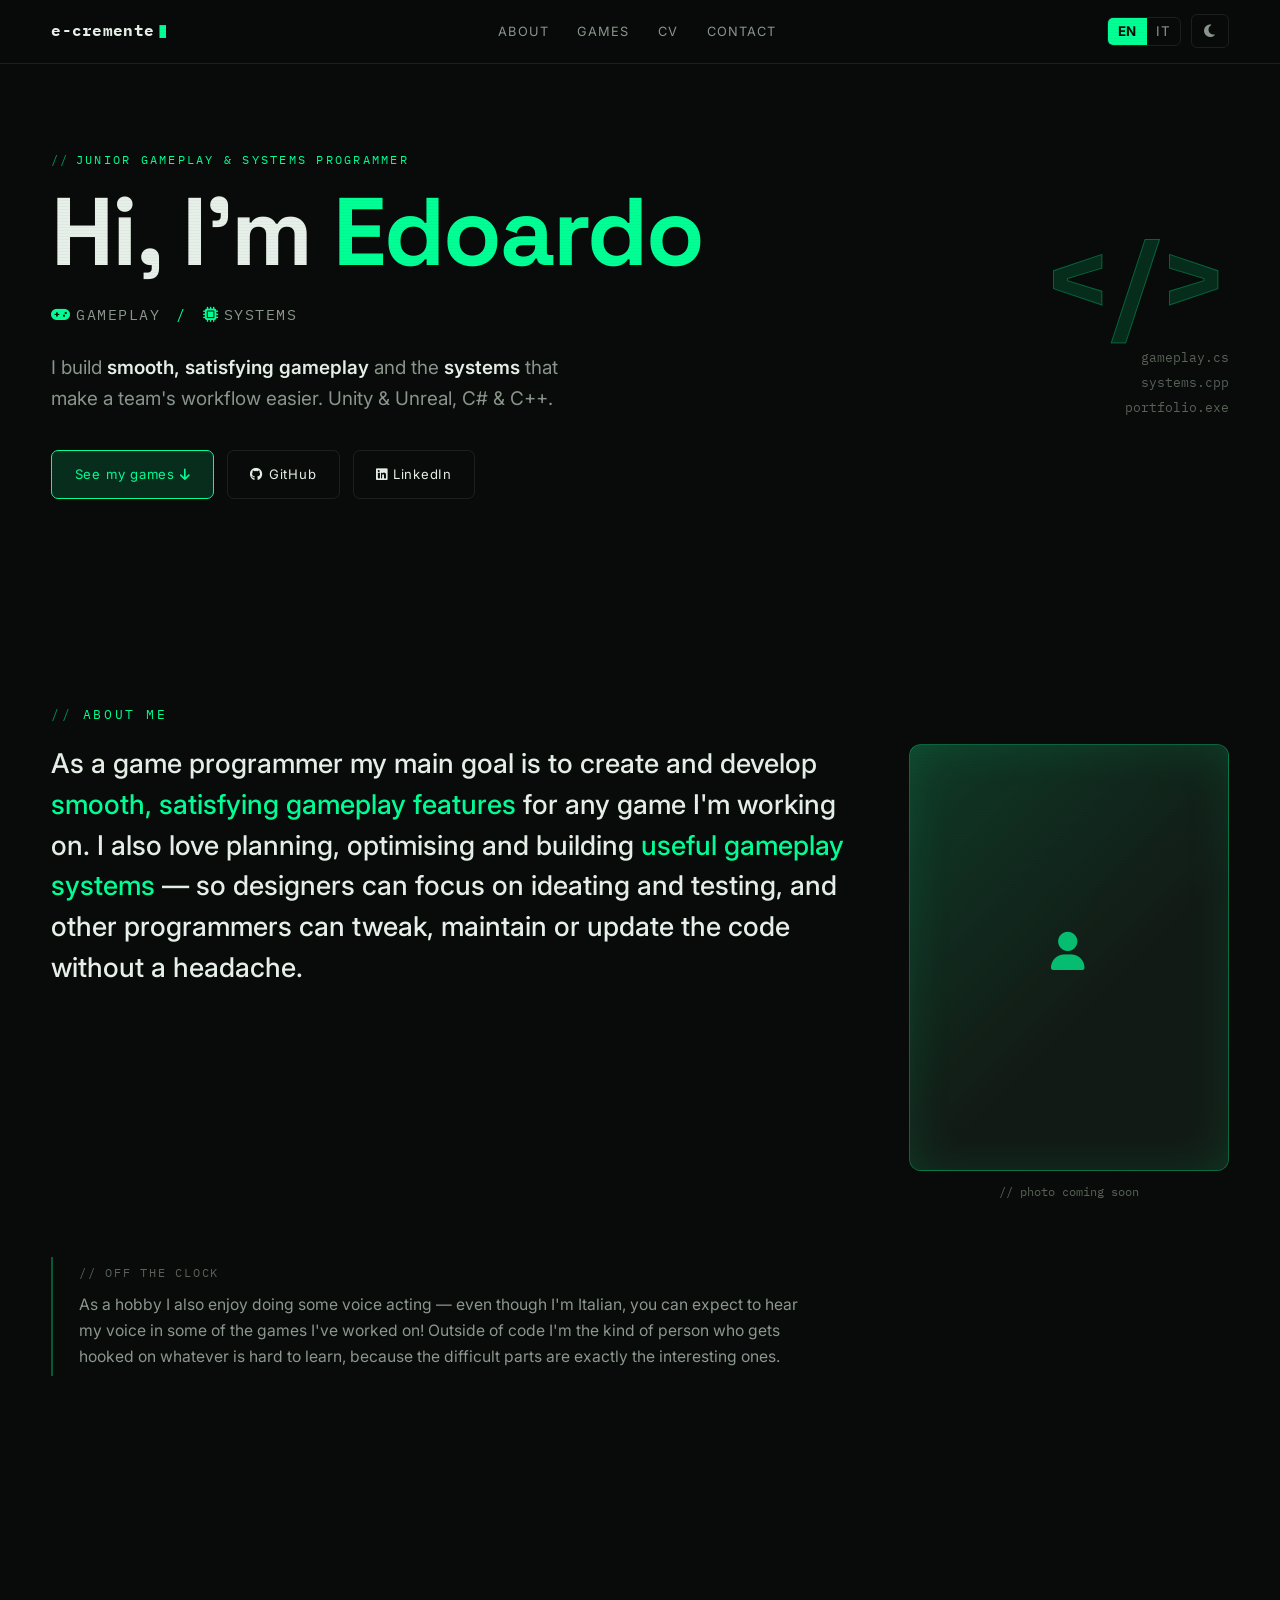
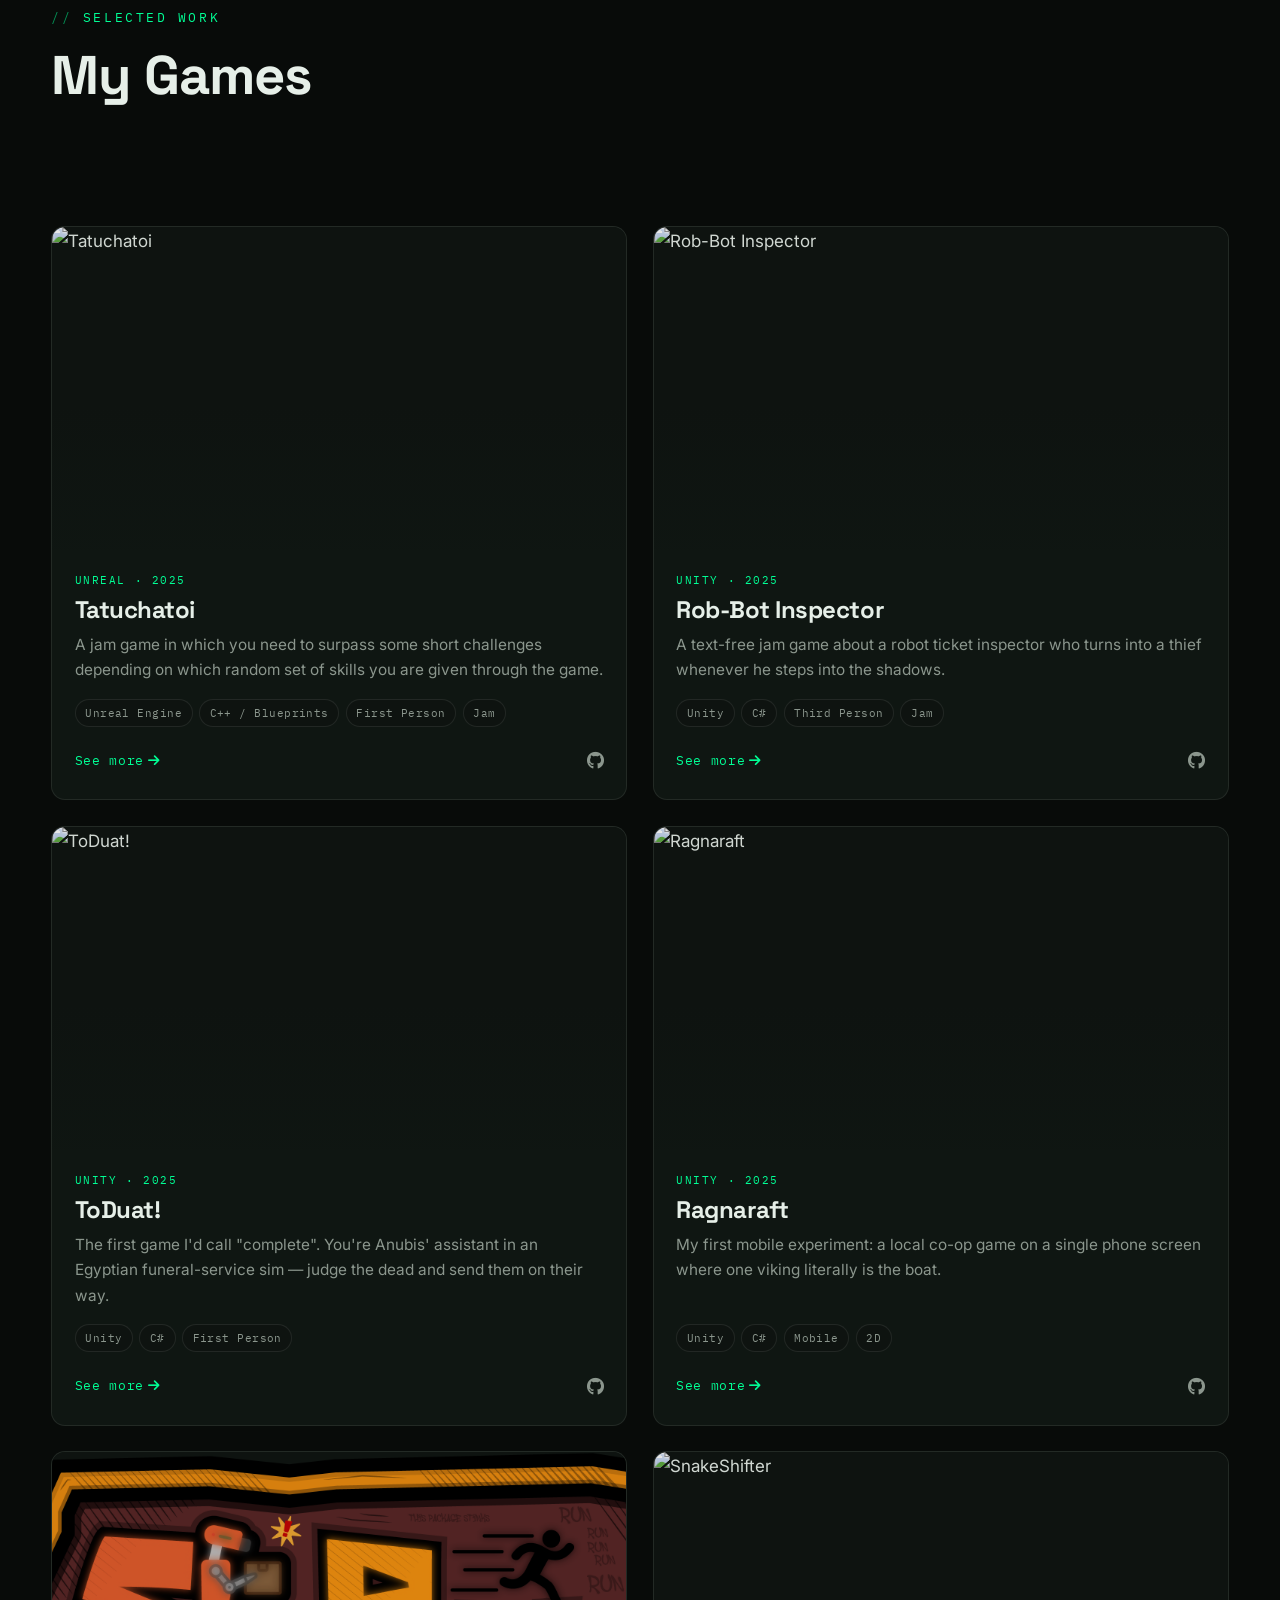
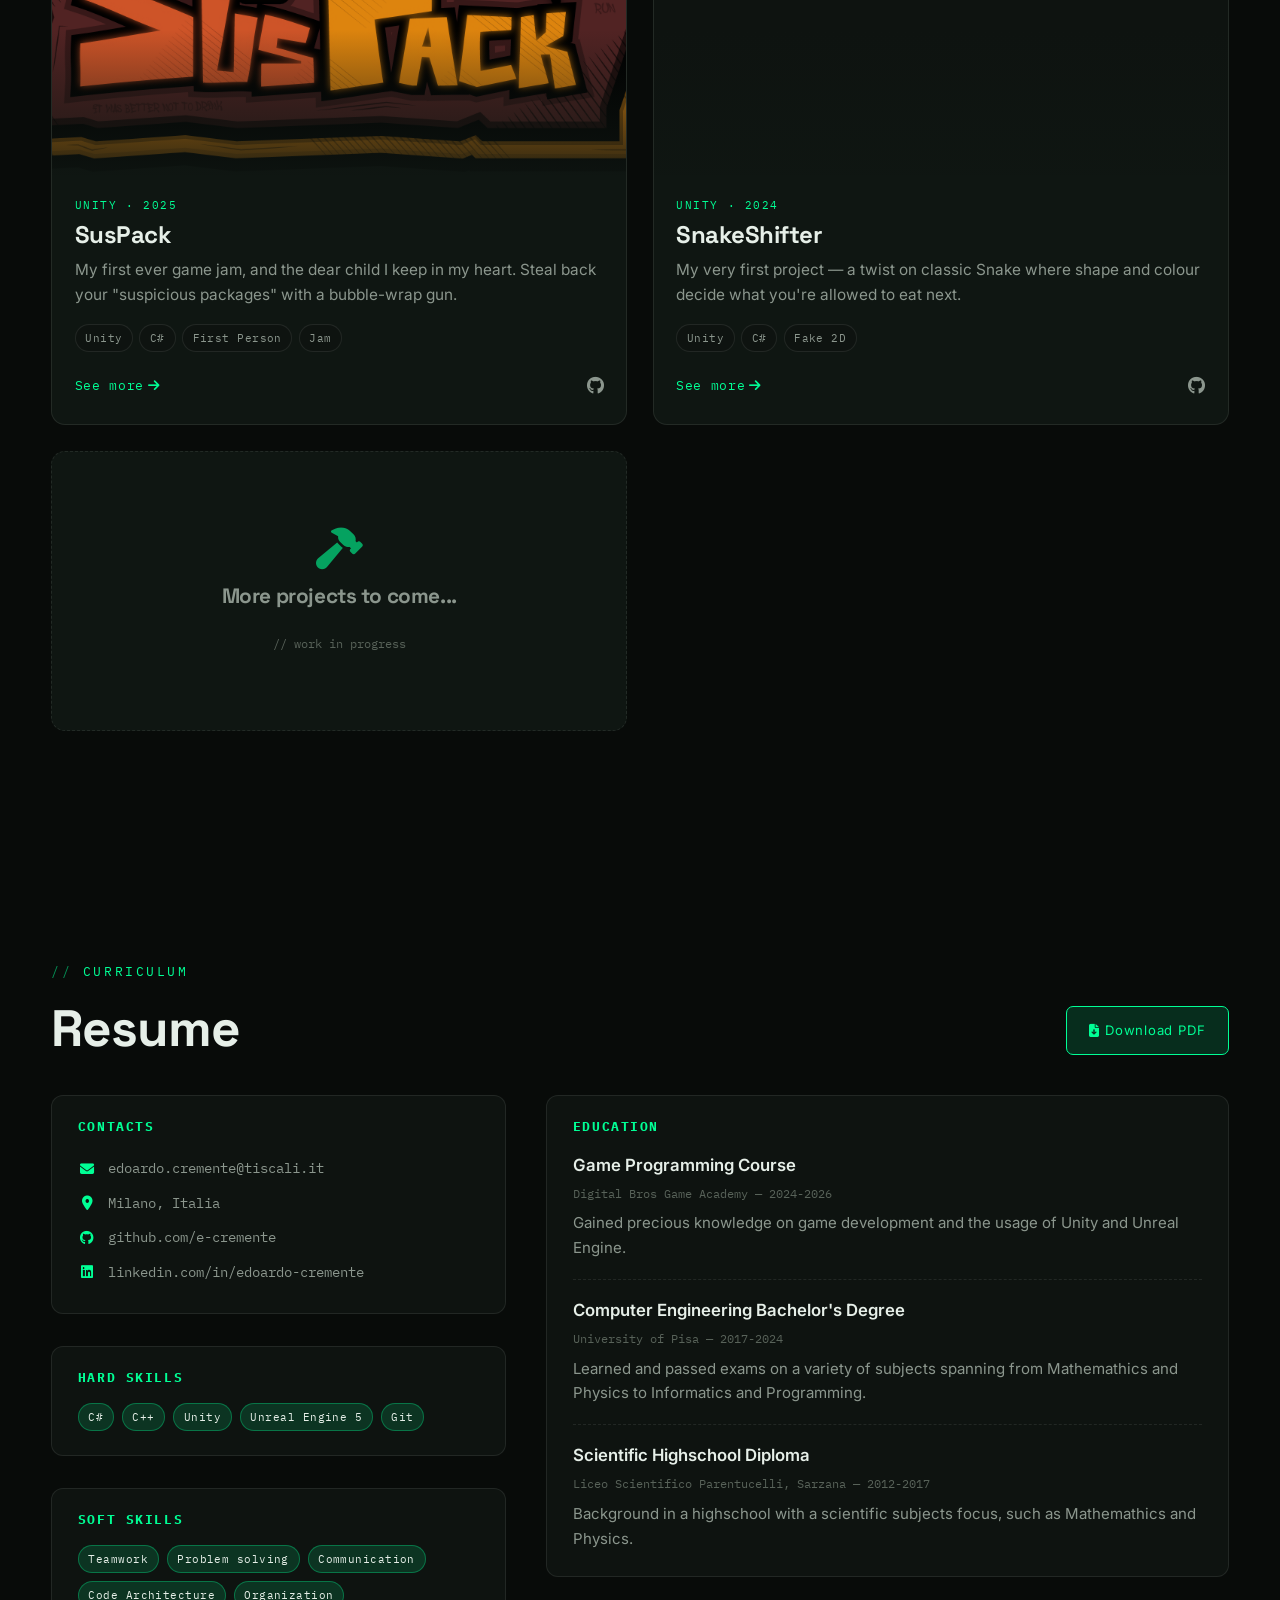
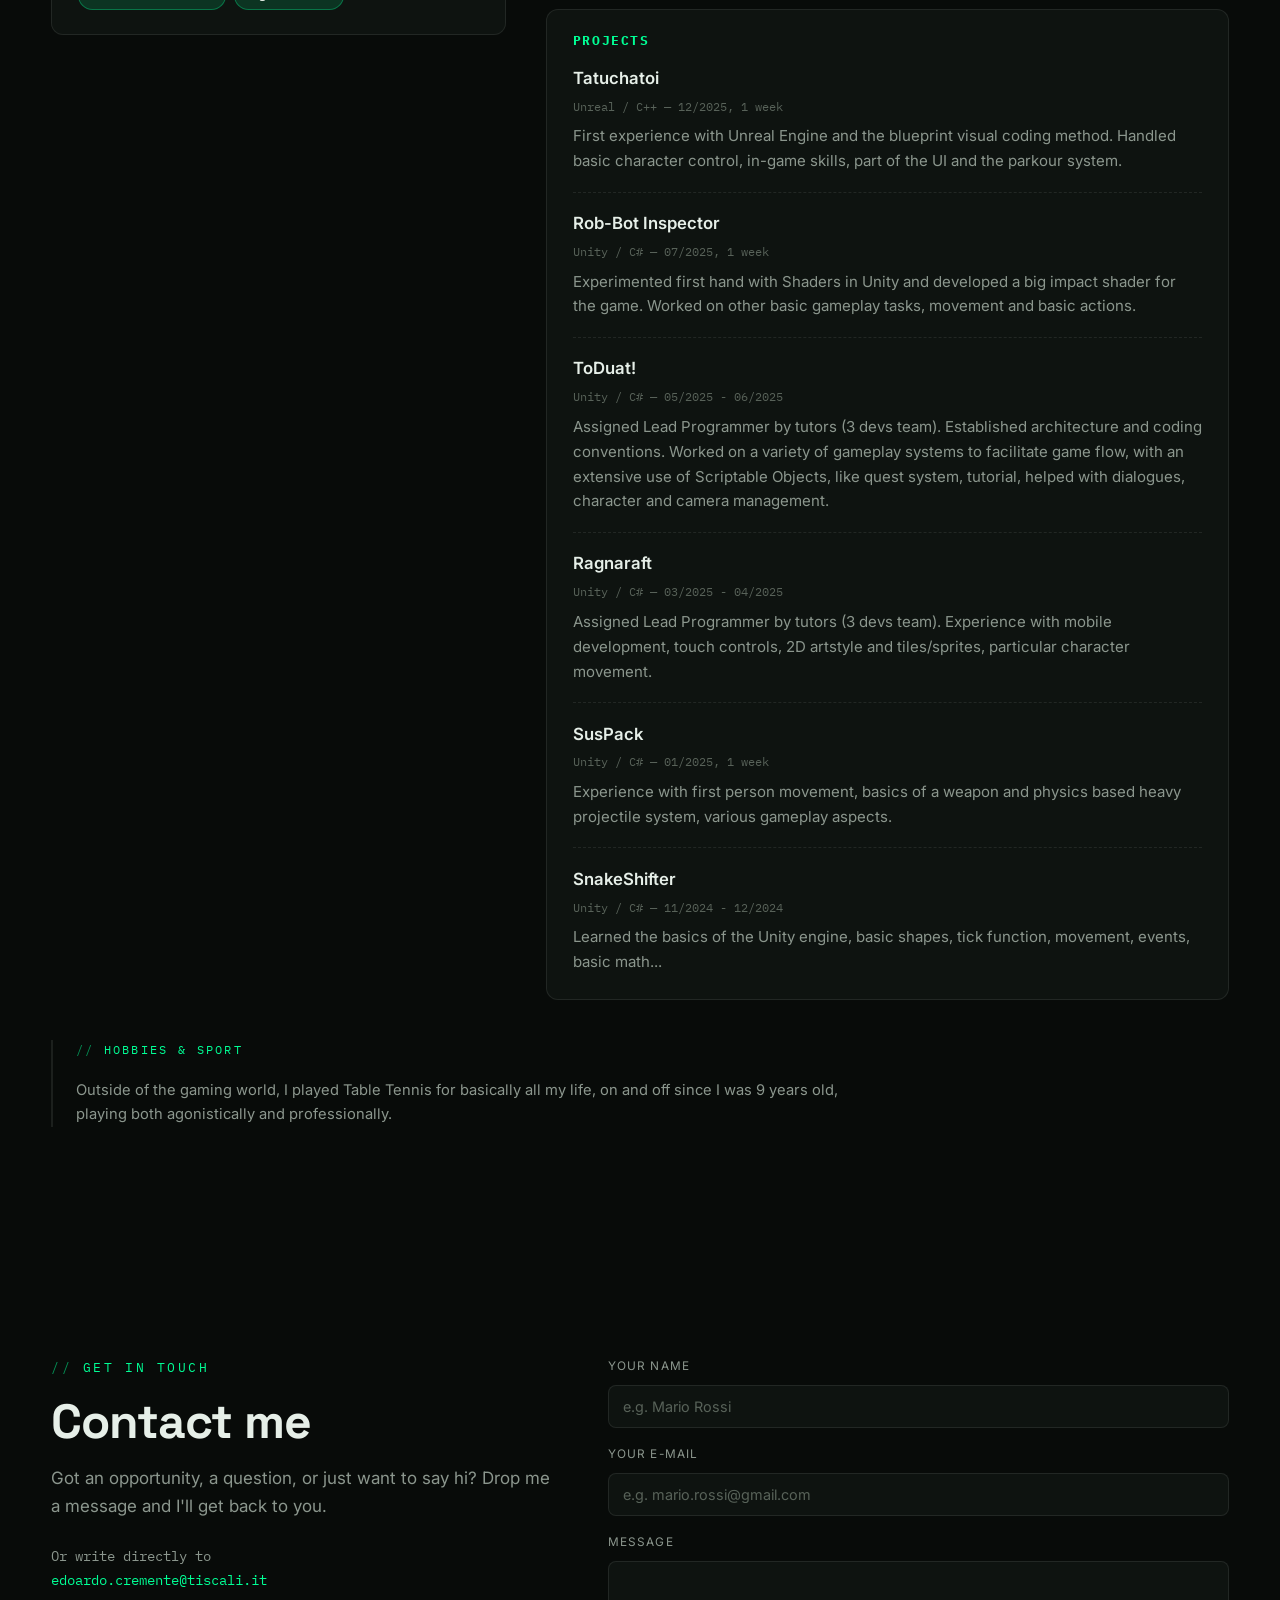
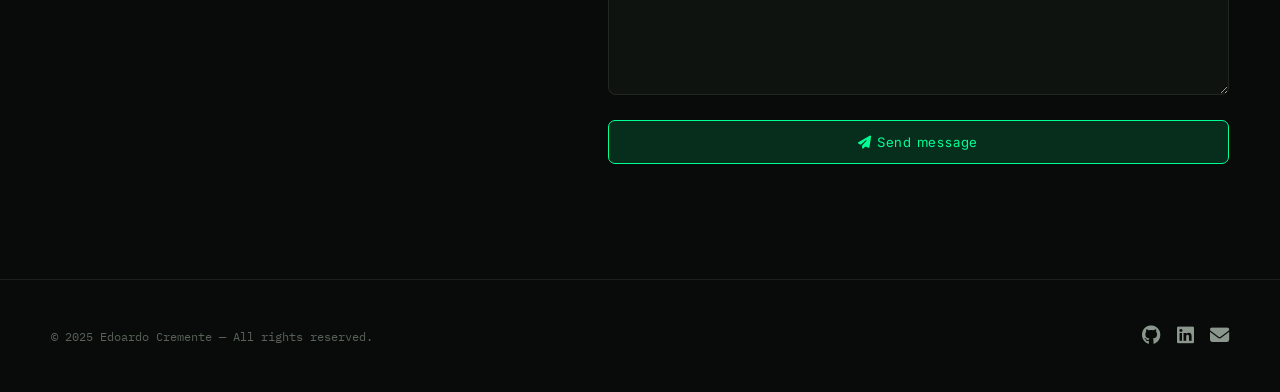
==== commit 47fe66cf: "removed placeholder text" ====
--- a/index.html
+++ b/index.html
@@ -80,7 +80,6 @@
                <img src="Images/edoardo.jpg" alt="Edoardo Cremente"> -->
           <div class="photo-placeholder">
             <i class="fas fa-user"></i>
-            <span data-i18n="about.photo_placeholder">[ your photo here ]</span>
           </div>
         </div>
         <p class="photo-caption" data-i18n="about.photo_caption">// photo coming soon</p>
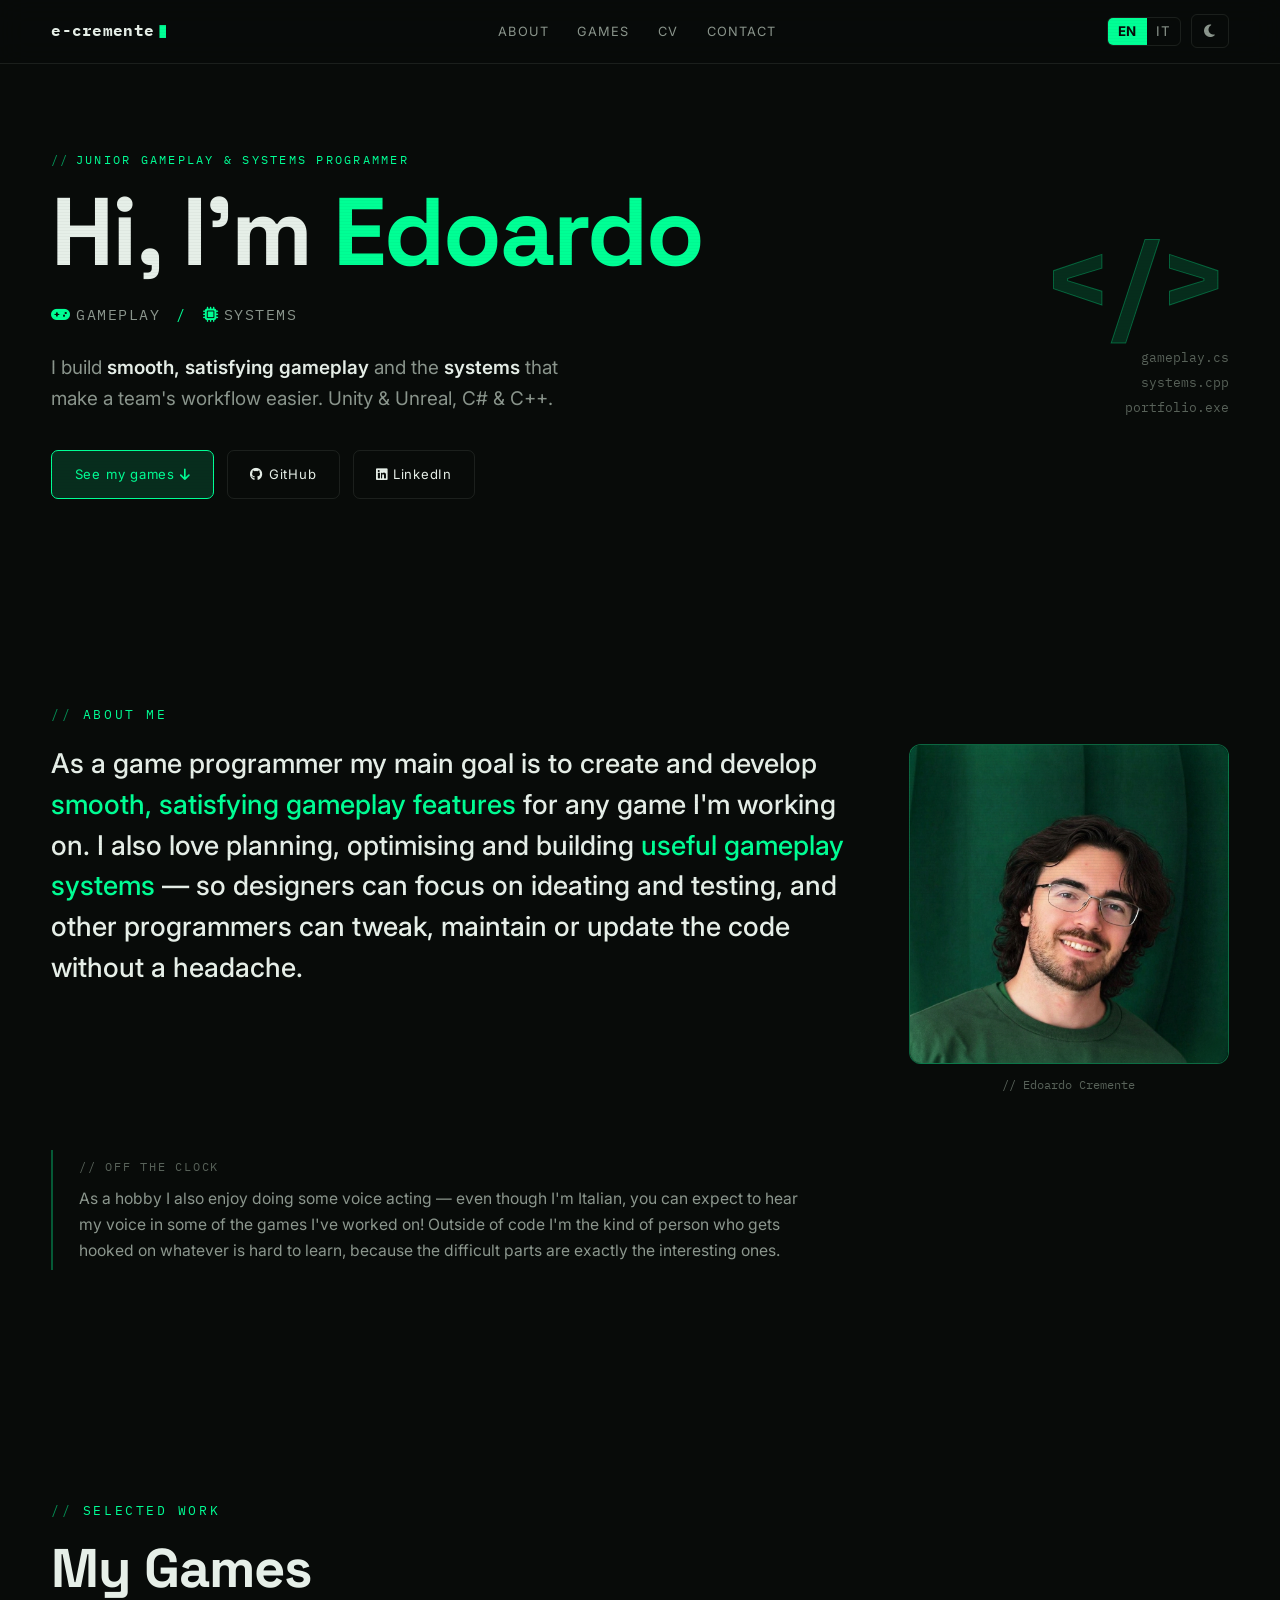
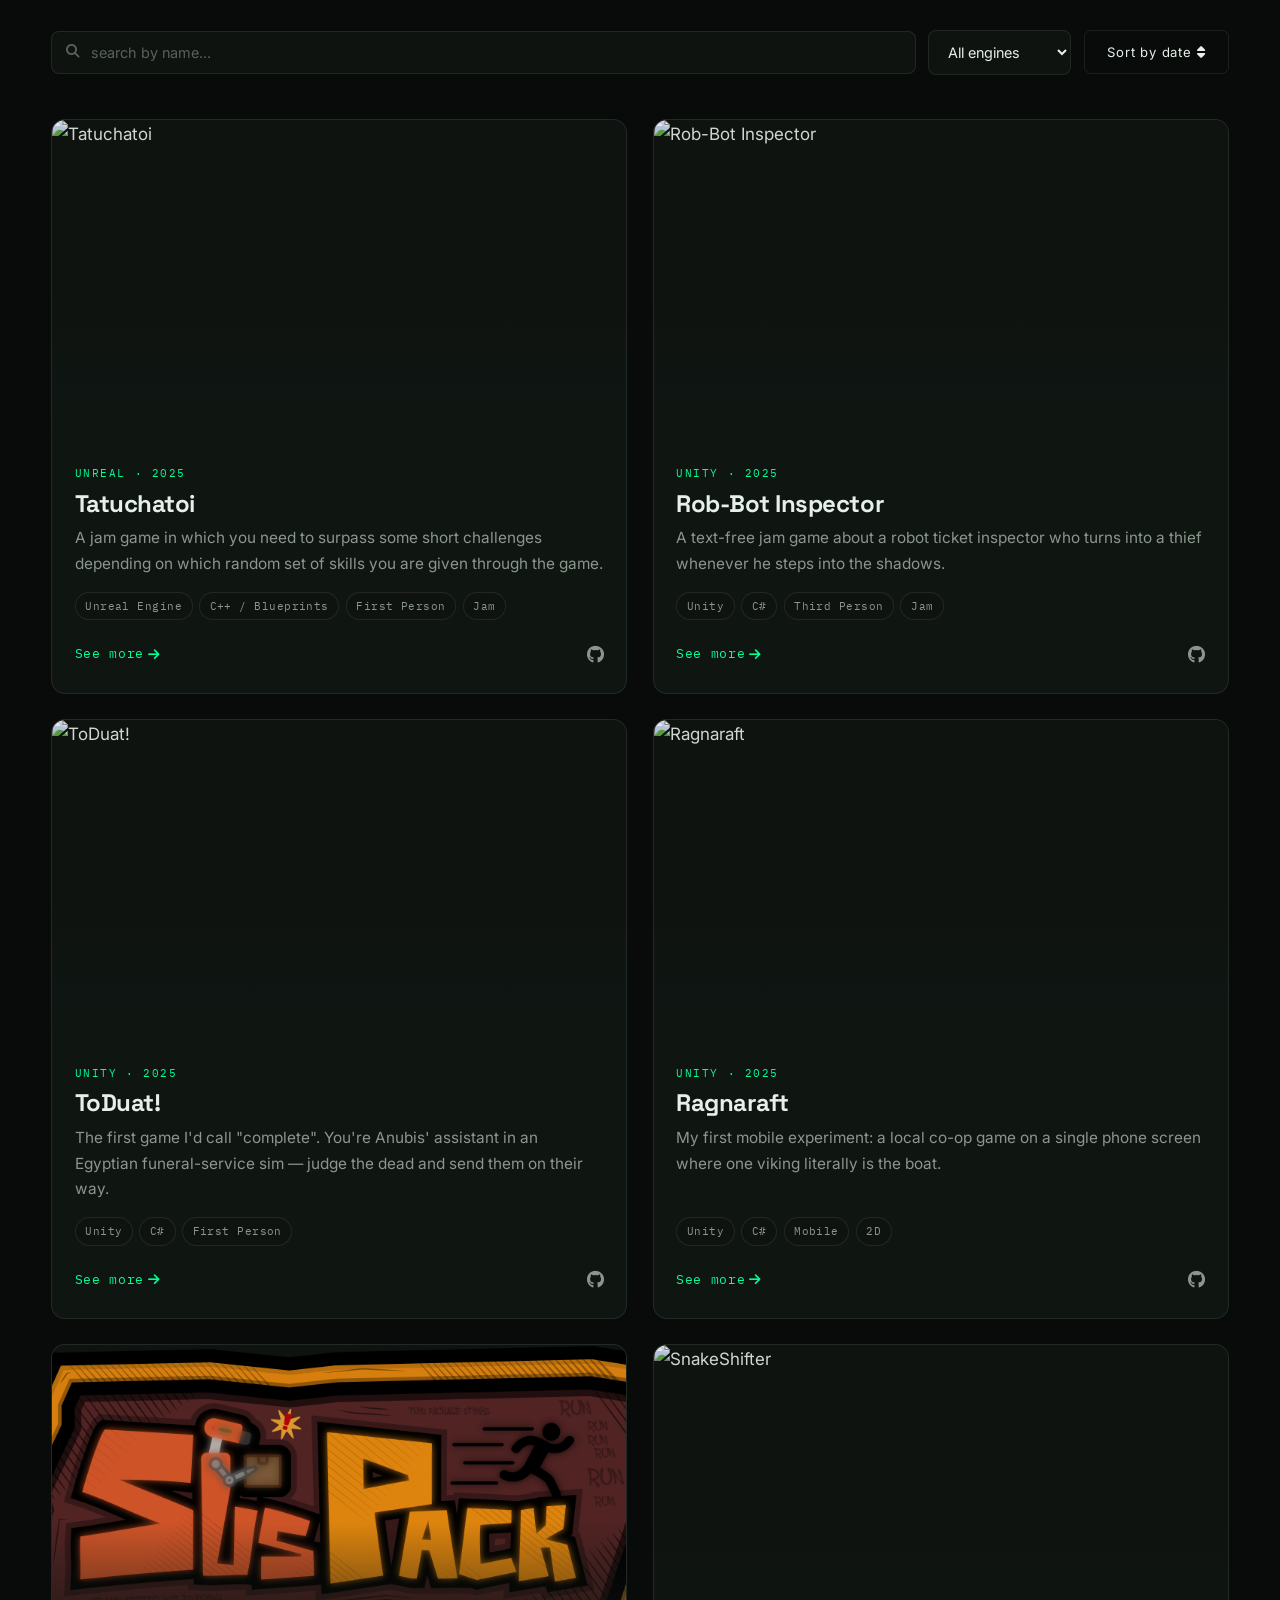
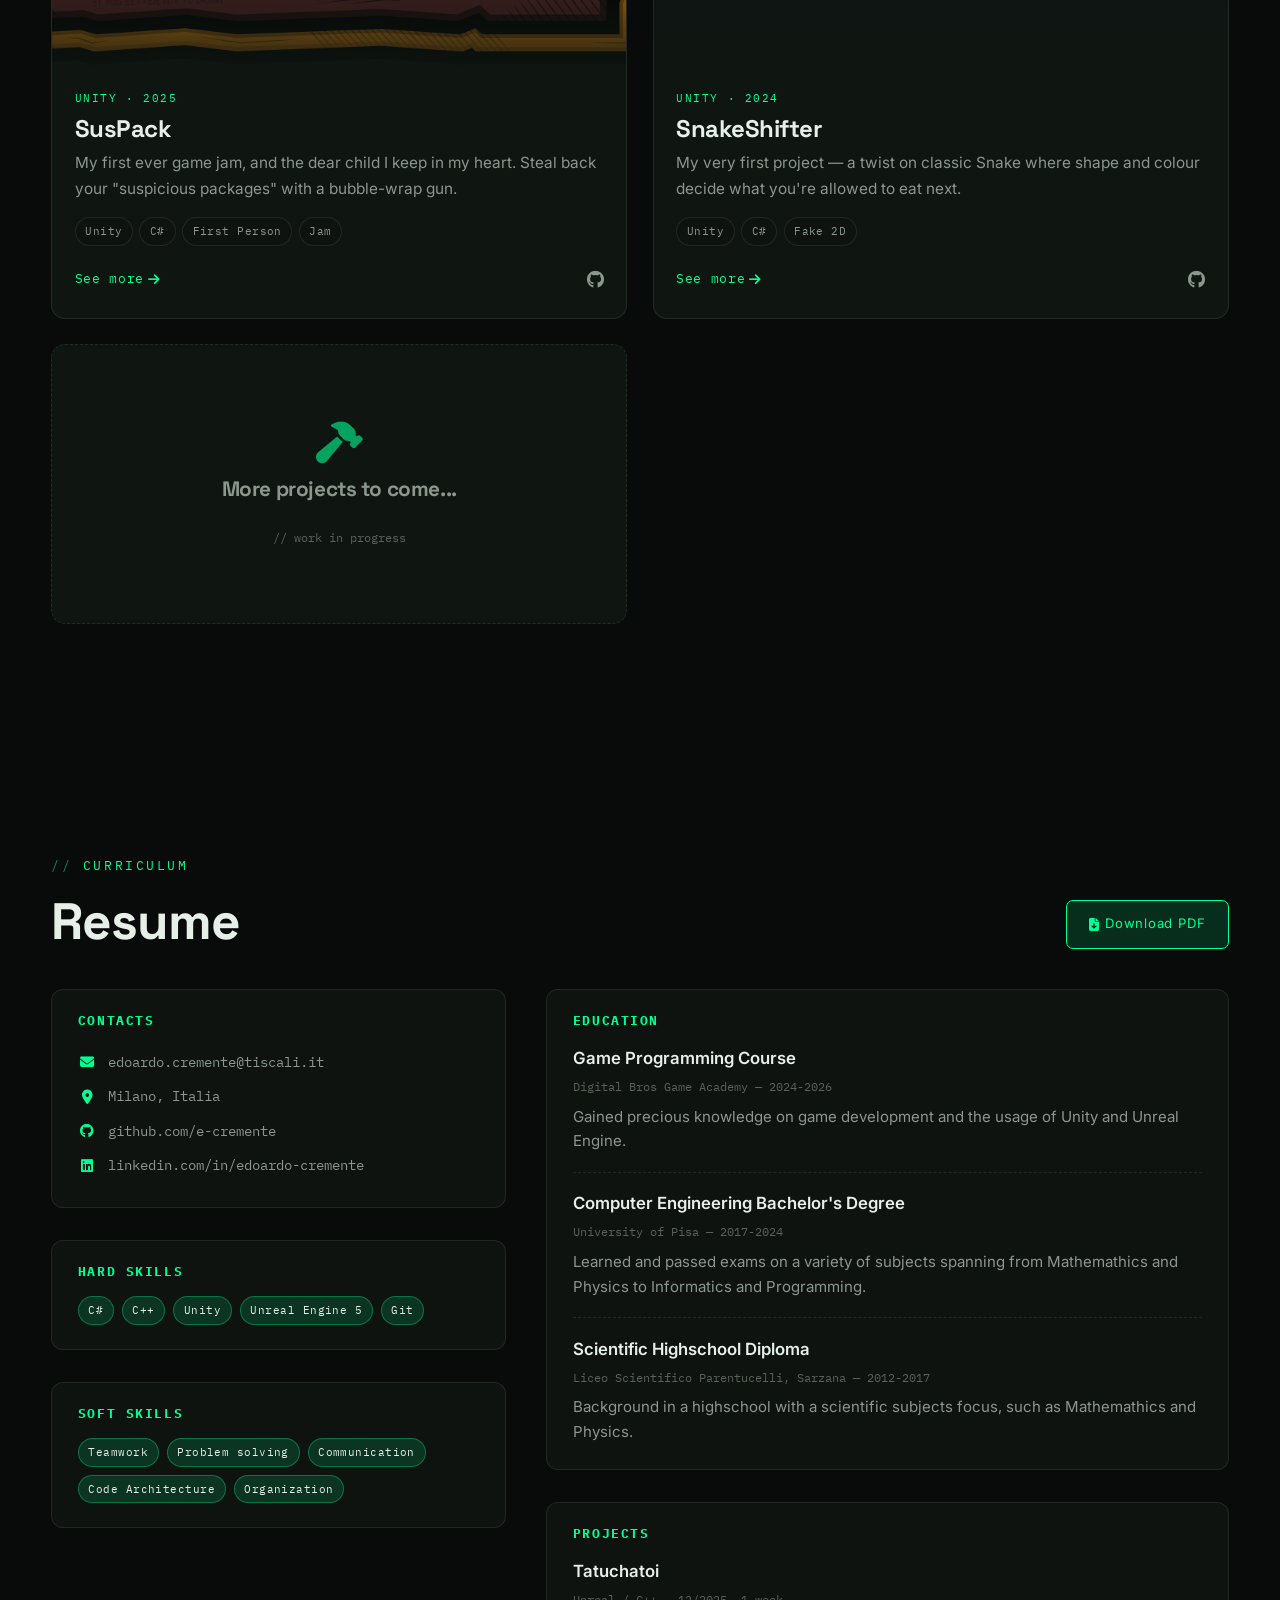
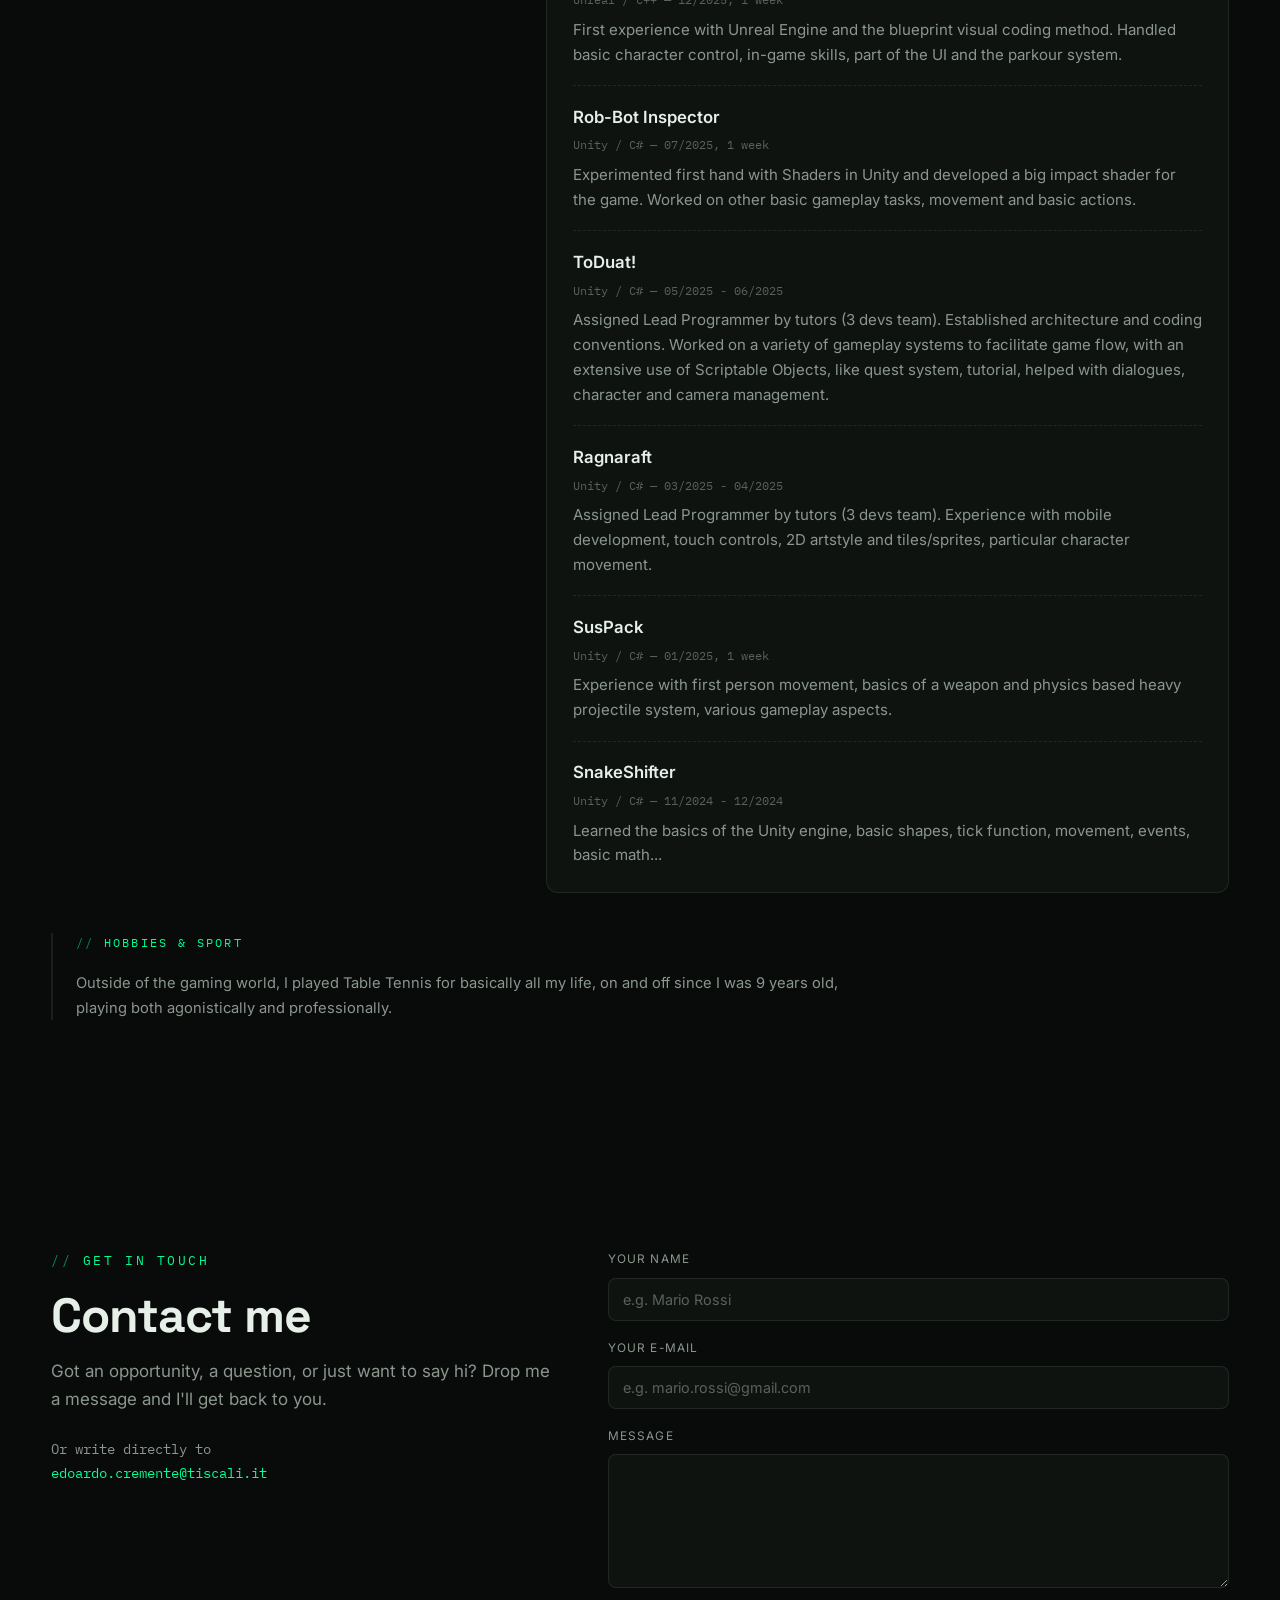
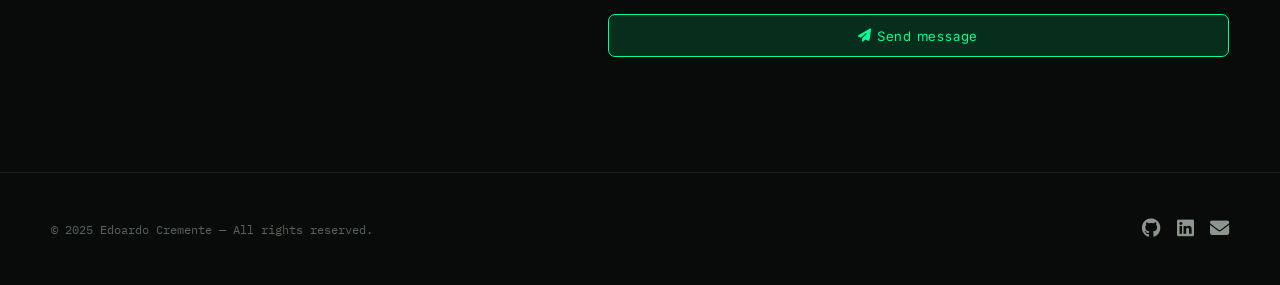
==== commit d8445343: "Added picture to the site" ====
--- a/index.html
+++ b/index.html
@@ -54,7 +54,7 @@
         <div class="hero-actions">
           <a href="#portfolio" class="btn btn-primary"><span data-i18n="hero.cta_games">See my games</span> <i class="fas fa-arrow-down"></i></a>
           <a href="https://github.com/e-cremente" target="_blank" rel="noopener" class="btn btn-ghost"><i class="fab fa-github"></i> <span data-i18n="hero.github">GitHub</span></a>
-          <a href="https://www.linkedin.com/in/edoardo-cremente-923973185/" target="_blank" rel="noopener" class="btn btn-ghost"><i class="fab fa-linkedin"></i> <span data-i18n="hero.linkedin">LinkedIn</span></a>
+          <a href="https://www.linkedin.com/in/edoardo-cremente/" target="_blank" rel="noopener" class="btn btn-ghost"><i class="fab fa-linkedin"></i> <span data-i18n="hero.linkedin">LinkedIn</span></a>
         </div>
       </div>
 
@@ -76,13 +76,9 @@
       </div>
       <div class="reveal">
         <div class="photo-frame">
-          <!-- Quando avrai la foto, sostituisci il blocco placeholder con:
-               <img src="Images/edoardo.jpg" alt="Edoardo Cremente"> -->
-          <div class="photo-placeholder">
-            <i class="fas fa-user"></i>
-          </div>
-        </div>
-        <p class="photo-caption" data-i18n="about.photo_caption">// photo coming soon</p>
+          <img src="Images/edoardo.png" alt="Edoardo Cremente">
+        </div>
+        <p class="photo-caption" data-i18n="about.photo_caption">// Edoardo Cremente</p>
       </div>
     </div>
 
--- a/style.css
+++ b/style.css
@@ -231,7 +231,7 @@
 .about-lead p + p { margin-top: 1.2rem; }
 
 .photo-frame {
-  position: relative; aspect-ratio: 3/4; border: 1px solid var(--border-strong); border-radius: 12px;
+  position: relative; aspect-ratio: 1; border: 1px solid var(--border-strong); border-radius: 12px;
   background:
     linear-gradient(135deg, var(--green-soft), transparent 60%),
     var(--bg-3);
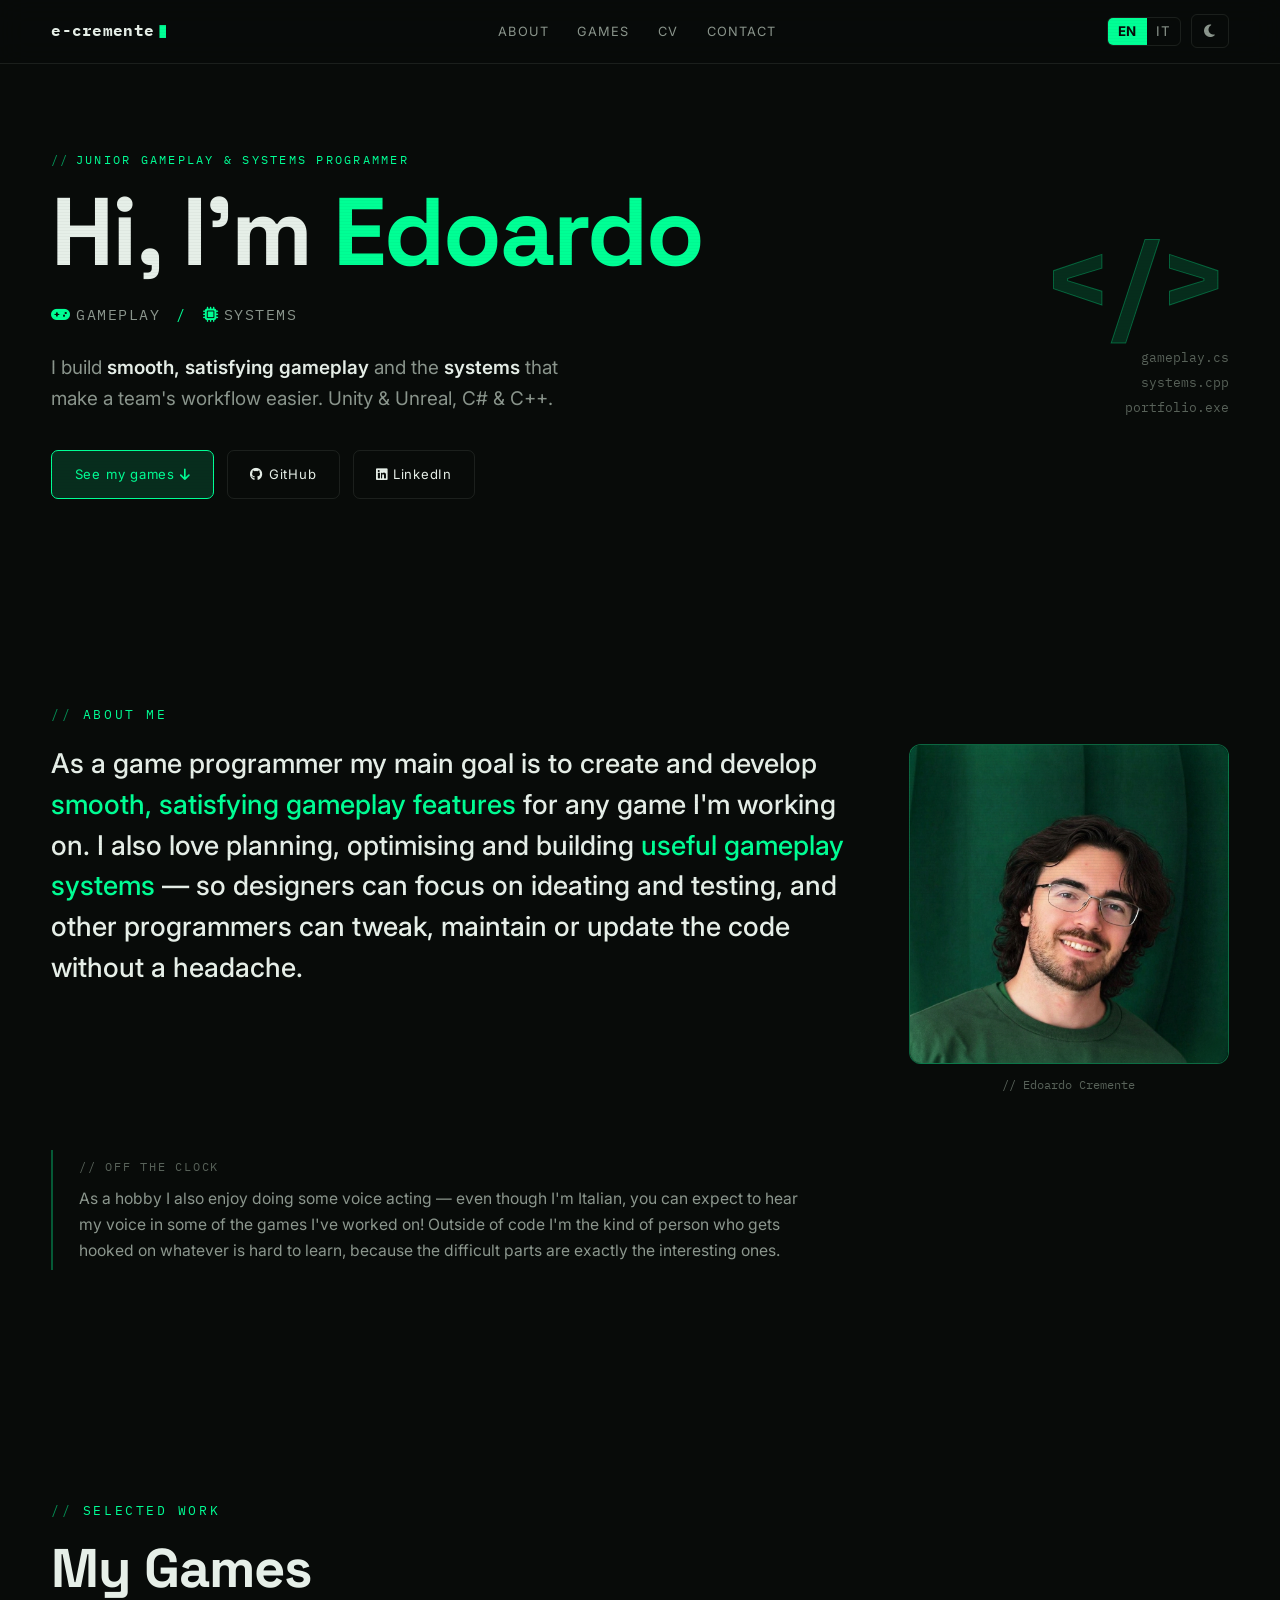
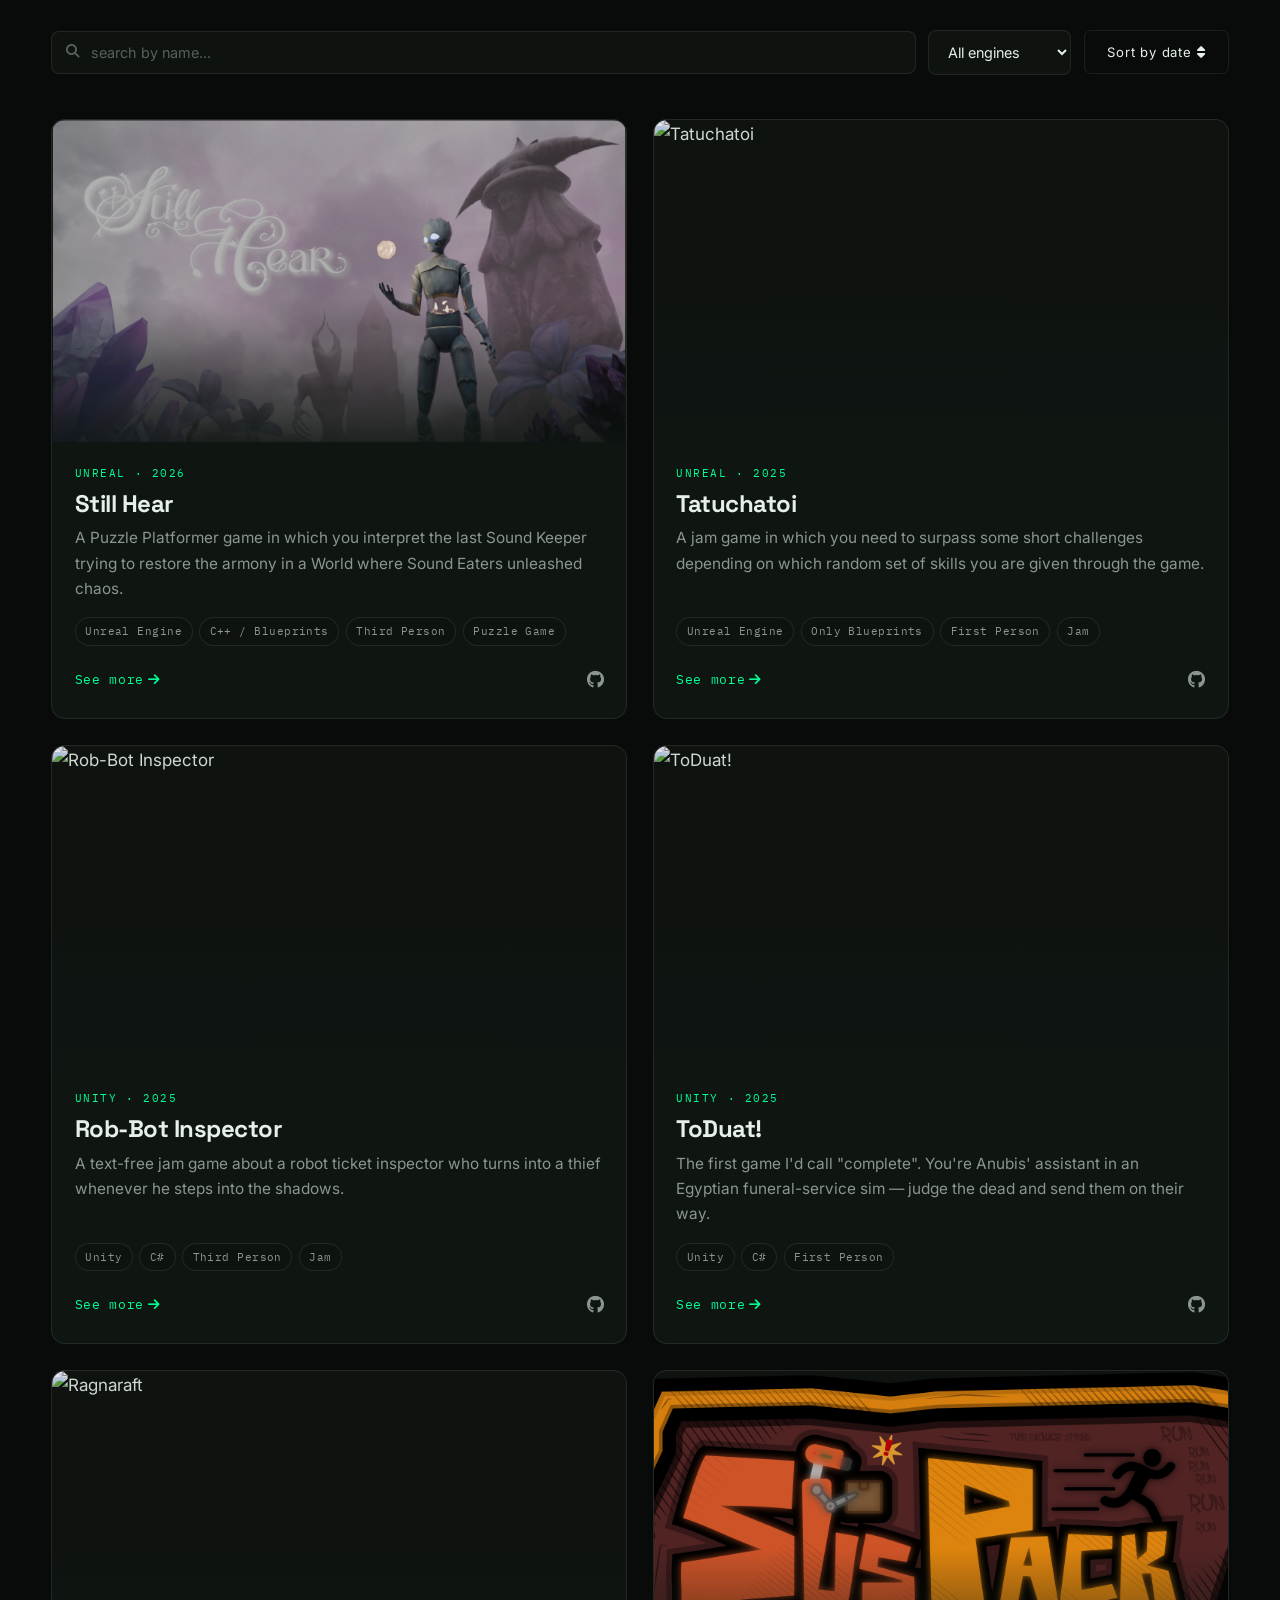
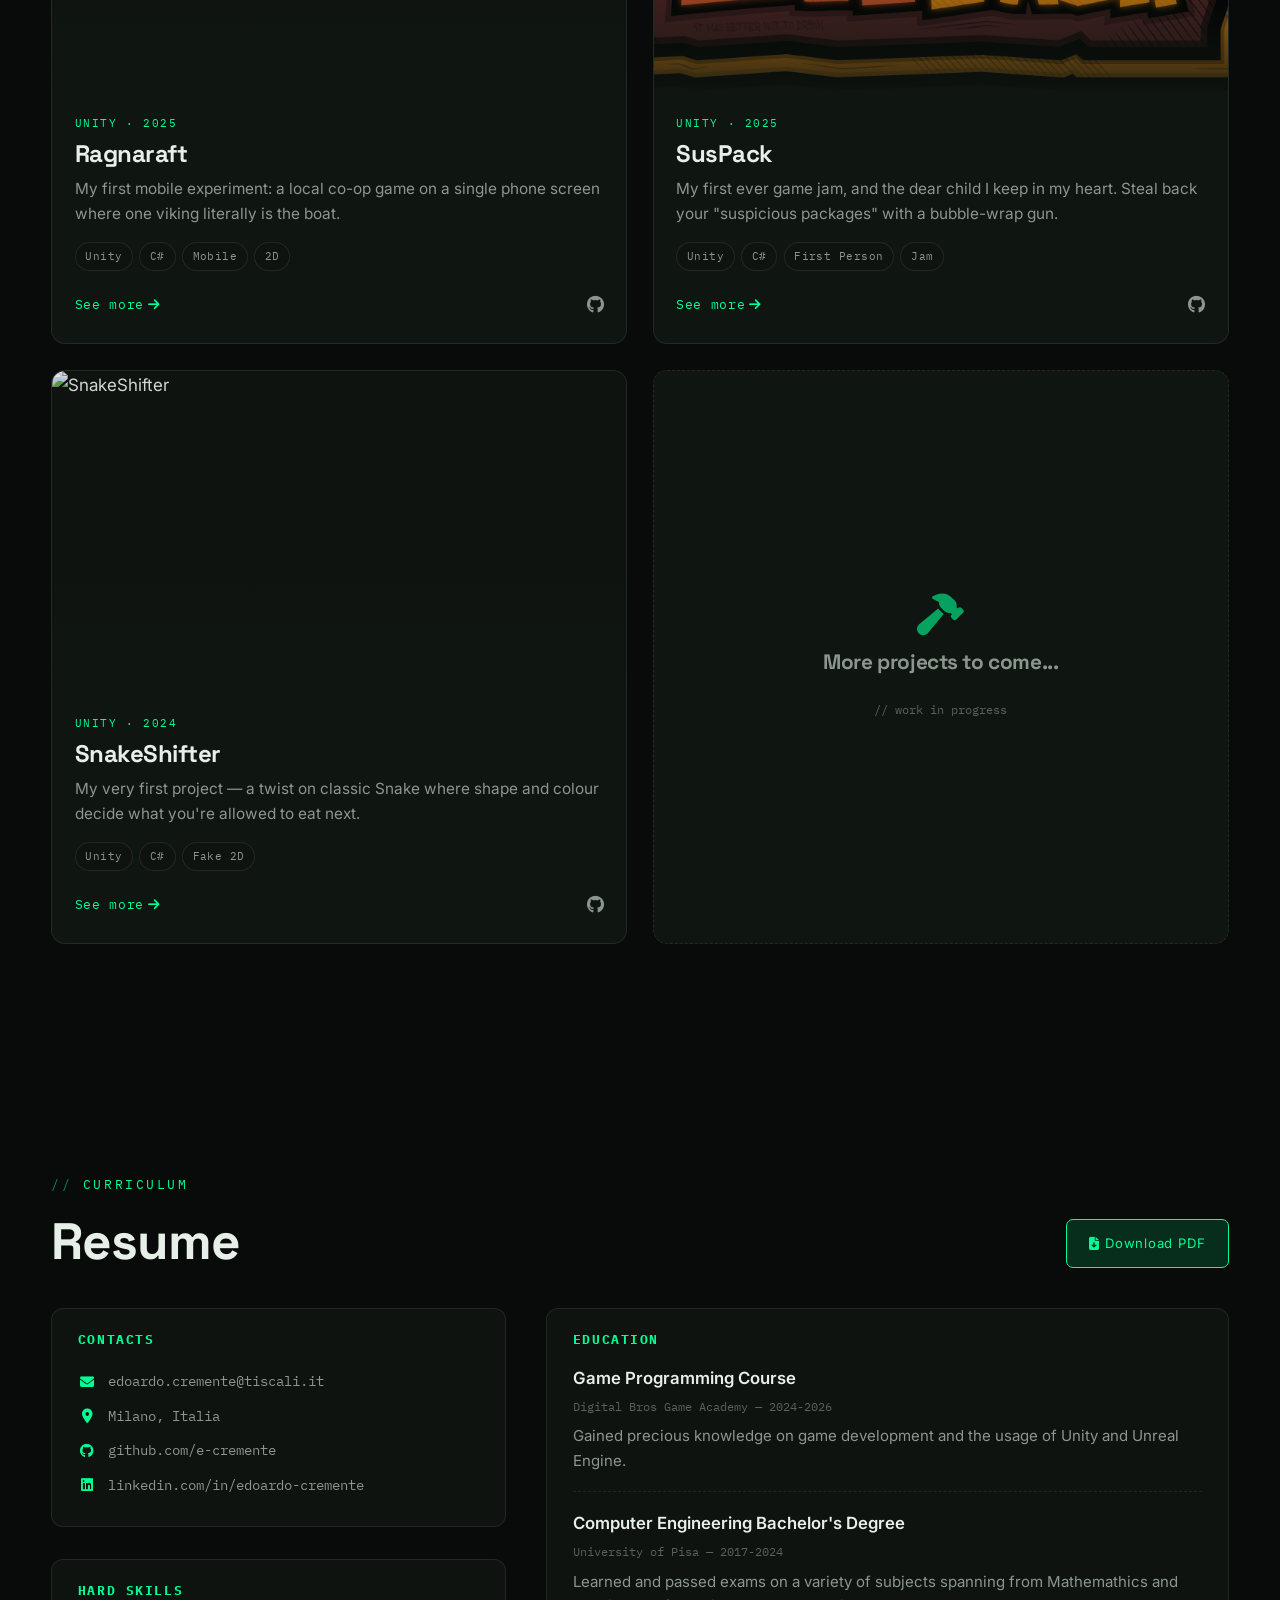
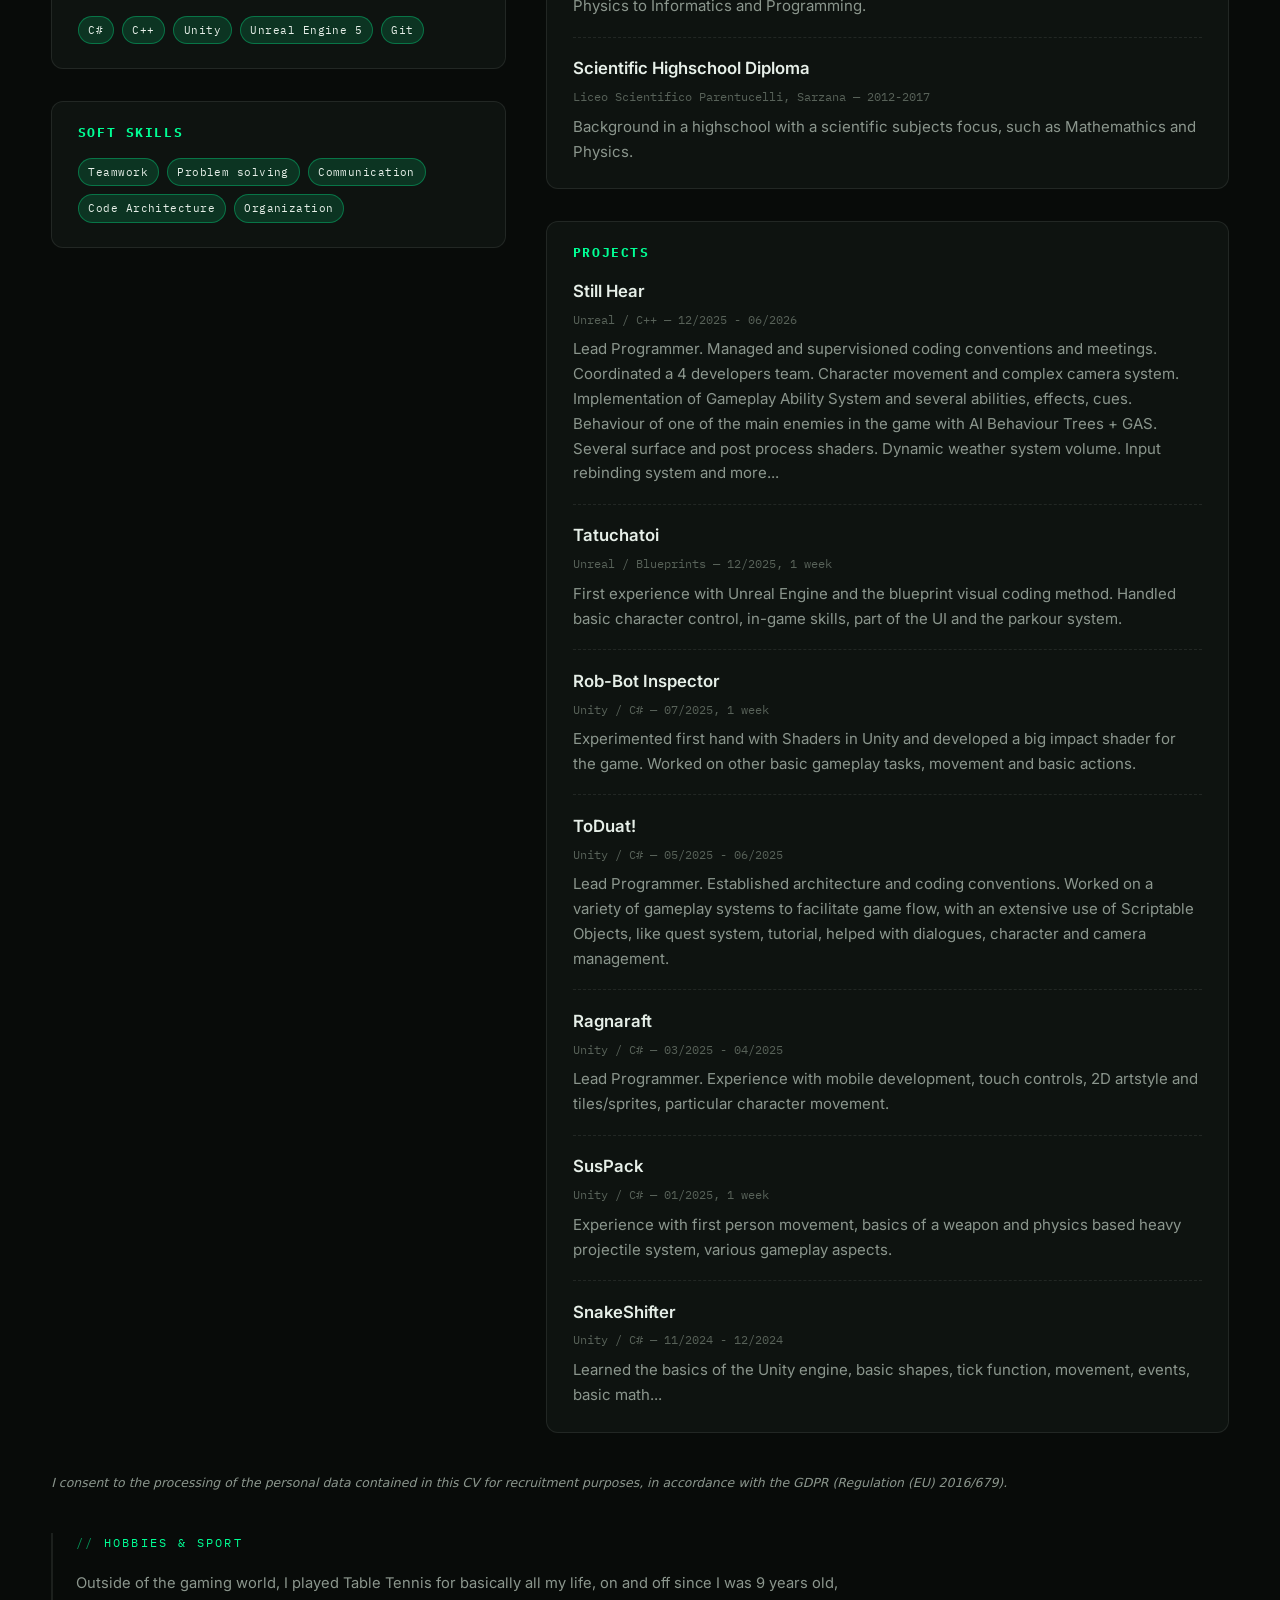
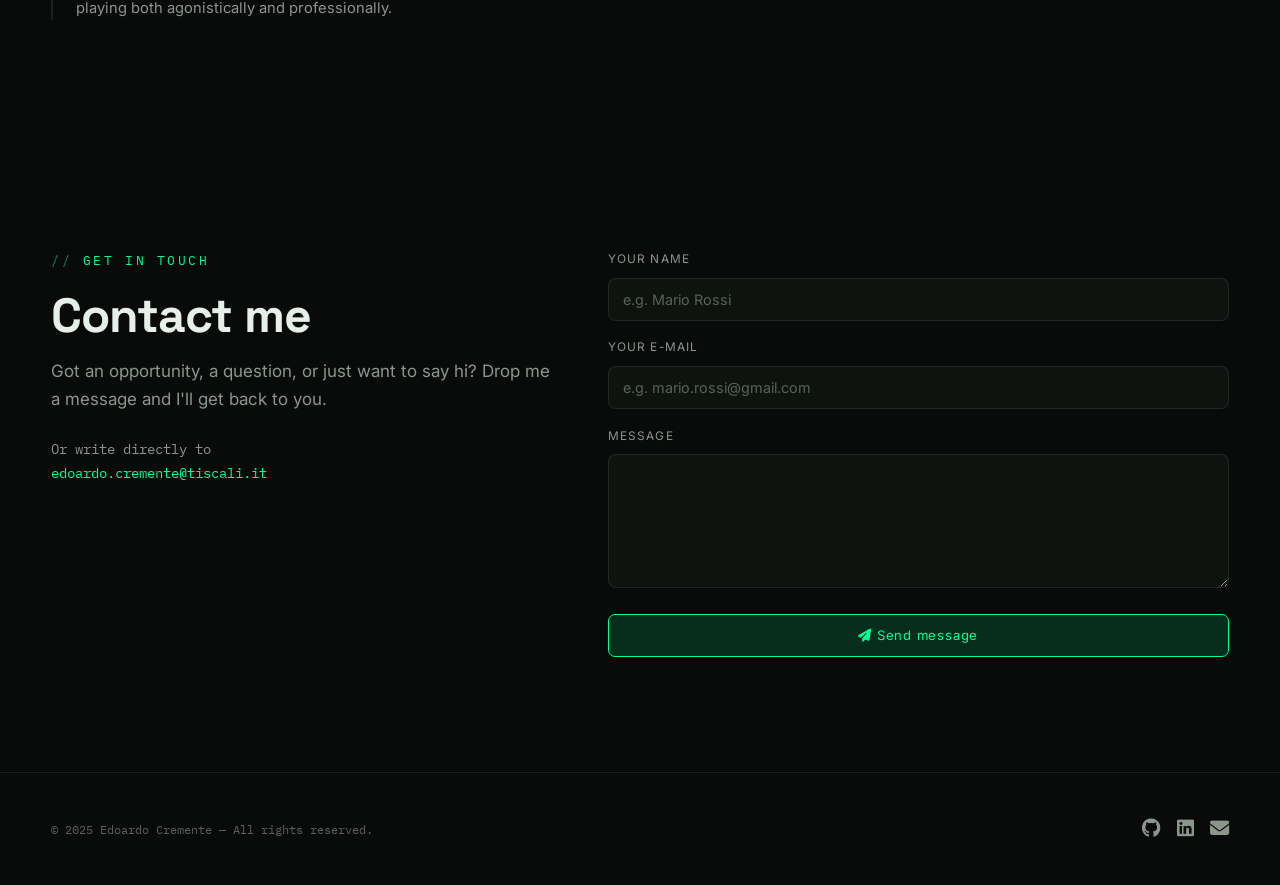
==== commit d6053689: "Started adding documentation on Still Hear sections" ====
--- a/index.html
+++ b/index.html
@@ -173,8 +173,15 @@
         <div class="cv-block reveal">
           <h4 data-i18n="cv.exp_h">Projects</h4>
           <div class="cv-item">
+            <div class="role">Still Hear</div>
+            <div class="meta">Unreal / C++ — 12/2025 - 06/2026</div>
+            <div class="desc" data-i18n="stillhear_desc">Lead Programmer. Managed and supervisioned coding conventions and meetings. Coordinated a 4 developers team. Character movement and complex camera system. Implementation of Gameplay Ability System and several abilities, effects, cues.
+              Behaviour of one of the main enemies in the game with AI Behaviour Trees + GAS. Several surface and post process shaders. Dynamic weather system volume. Input rebinding system and more...
+            </div>
+          </div>
+          <div class="cv-item">
             <div class="role">Tatuchatoi</div>
-            <div class="meta" data-i18n="tatuchatoi_time">Unreal / C++ — 12/2025, 1 week</div>
+            <div class="meta" data-i18n="tatuchatoi_time">Unreal / Blueprints — 12/2025, 1 week</div>
             <div class="desc" data-i18n="tatuchatoi_desc">First experience with Unreal Engine and the blueprint visual coding method. Handled basic character control, in-game skills, part of the UI and the parkour system.</div>
           </div>
           <div class="cv-item">
@@ -185,12 +192,12 @@
           <div class="cv-item">
             <div class="role">ToDuat!</div>
             <div class="meta">Unity / C# — 05/2025 - 06/2025</div>
-            <div class="desc" data-i18n="toduat_desc">Assigned Lead Programmer by tutors (3 devs team). Established architecture and coding conventions. Worked on a variety of gameplay systems to facilitate game flow, with an extensive use of Scriptable Objects, like quest system, tutorial, helped with dialogues, character and camera management.</div>
+            <div class="desc" data-i18n="toduat_desc">Lead Programmer. Established architecture and coding conventions. Worked on a variety of gameplay systems to facilitate game flow, with an extensive use of Scriptable Objects, like quest system, tutorial, helped with dialogues, character and camera management.</div>
           </div>
           <div class="cv-item">
             <div class="role">Ragnaraft</div>
             <div class="meta">Unity / C# — 03/2025 - 04/2025</div>
-            <div class="desc" data-i18n="ragnaraft_desc">Assigned Lead Programmer by tutors (3 devs team). Experience with mobile development, touch controls, 2D artstyle and tiles/sprites, particular character movement.</div>
+            <div class="desc" data-i18n="ragnaraft_desc">Lead Programmer. Experience with mobile development, touch controls, 2D artstyle and tiles/sprites, particular character movement.</div>
           </div>
           <div class="cv-item">
             <div class="role">SusPack</div>
@@ -205,6 +212,8 @@
         </div>
       </div>
     </div>
+
+    <p class="cv-consent reveal" data-i18n="cv.consent">I consent to the processing of the personal data contained in this CV for recruitment purposes, in accordance with the GDPR (Regulation (EU) 2016/679).</p>
 
     <div class="cv-minor reveal">
       <div class="section-label" data-i18n="cv.minor_label">hobbies &amp; sport</div>
--- a/style.css
+++ b/style.css
@@ -362,6 +362,7 @@
 .cv-minor { margin-top: 2.5rem; border-left: 2px solid var(--border); padding-left: 1.4rem; max-width: 75ch; }
 .cv-minor .section-label { font-size: 0.72rem; }
 .cv-minor p { font-size: 0.92rem; color: var(--text-dim); }
+.cv-consent { margin-top: 2.5rem; font-size: 0.78rem; font-style: italic; color: var(--text-dim); opacity: 0.75; }
 
 /* ---------- Contact ---------- */
 .contact-grid { display: grid; grid-template-columns: 0.9fr 1.1fr; gap: 3rem; align-items: start; }
@@ -469,3 +470,94 @@
 .lang-toggle button {
   font-family: "Inter", system-ui, sans-serif;
 }
+
+/* =================================================================
+   Showcase — clip dimostrative per feature (project.html)
+   ================================================================= */
+.showcase { margin-top: 2.5rem; }
+.showcase-head {
+  font-family: "IBM Plex Mono", monospace; font-size: 0.85rem; letter-spacing: 0.12em;
+  text-transform: uppercase; color: var(--green); margin: 0 0 1.4rem;
+}
+.showcase-item { margin-bottom: 2.6rem; }
+.showcase-item:last-child { margin-bottom: 0; }
+.showcase-cap { margin-bottom: 0.9rem; }
+.showcase-cap h4 { font-size: 1.25rem; color: var(--text); margin-bottom: 0.3rem; }
+.showcase-cap p { color: var(--text-dim); font-size: 0.96rem; }
+.showcase-doclink {
+  display: inline-flex; align-items: center; gap: 0.5ch; margin-top: 0.6rem;
+  font-family: "IBM Plex Mono", monospace; font-size: 0.82rem; letter-spacing: 0.04em;
+  color: var(--green); transition: gap 0.25s;
+}
+.showcase-doclink:hover { gap: 1ch; }
+
+.showcase-media {
+  position: relative; aspect-ratio: 16/9; border: 1px solid var(--border);
+  border-radius: 12px; overflow: hidden; background: var(--bg-2);
+  transition: border-color 0.3s, box-shadow 0.35s;
+}
+.showcase-media:hover { border-color: var(--border-strong); box-shadow: 0 18px 44px -22px var(--glow); }
+.showcase-media > video,
+.showcase-media > img,
+.showcase-media > iframe { width: 100%; height: 100%; object-fit: contain; display: block; border: 0; }
+.showcase-media.is-empty { border-style: dashed; }
+
+.showcase-ph {
+  position: absolute; inset: 0; display: grid; place-items: center; gap: 0.7rem;
+  text-align: center; color: var(--text-faint);
+  background: radial-gradient(120% 120% at 50% 0%, var(--green-soft), transparent 62%);
+}
+.showcase-ph i { font-size: 2rem; color: var(--green); opacity: 0.6; }
+.showcase-ph span { font-size: 0.78rem; letter-spacing: 0.08em; }
+
+/* =================================================================
+   Pagina documentazione (doc.html)
+   ================================================================= */
+.doc-hero { padding-top: 7rem; }
+.doc-content {
+  max-width: 78ch; margin: 2rem auto 0; font-size: 1.05rem; line-height: 1.75; color: var(--text);
+}
+.doc-content h1 { font-size: clamp(1.9rem, 4vw, 2.6rem); line-height: 1.15; margin: 0 0 1.2rem; }
+.doc-content h2 {
+  font-size: 1.5rem; margin: 2.6rem 0 0.9rem; padding-bottom: 0.4rem;
+  border-bottom: 1px solid var(--border);
+}
+.doc-content h3 {
+  font-family: "IBM Plex Mono", monospace; font-size: 0.9rem; letter-spacing: 0.1em;
+  text-transform: uppercase; color: var(--green); margin: 2rem 0 0.7rem;
+}
+.doc-content p { margin-bottom: 1.2rem; }
+.doc-content ul, .doc-content ol { margin: 0 0 1.2rem 1.4rem; }
+.doc-content li { margin-bottom: 0.5rem; }
+.doc-content a { color: var(--green); border-bottom: 1px solid var(--border-strong); }
+.doc-content a:hover { background: var(--green-soft); }
+.doc-content img { max-width: 100%; border-radius: 12px; border: 1px solid var(--border); margin: 1rem 0; }
+.doc-content blockquote {
+  margin: 1.4rem 0; padding: 0.4rem 1.2rem; border-left: 3px solid var(--border-strong);
+  color: var(--text-dim); font-style: italic;
+}
+.doc-content code {
+  font-family: "IBM Plex Mono", monospace; font-size: 0.88em;
+  background: var(--bg-2); border: 1px solid var(--border); border-radius: 5px; padding: 0.1em 0.4em;
+}
+.doc-content pre {
+  background: var(--bg-2); border: 1px solid var(--border); border-radius: 10px;
+  padding: 1.1rem 1.3rem; overflow-x: auto; margin: 0 0 1.4rem;
+}
+.doc-content pre code { background: none; border: 0; padding: 0; }
+.doc-content hr { border: 0; border-top: 1px solid var(--border); margin: 2.4rem 0; }
+.doc-content h4 { font-size: 1.12rem; margin: 1.8rem 0 0.6rem; color: var(--text); }
+.doc-content strong { color: var(--text); font-weight: 700; }
+.doc-content table {
+  width: 100%; border-collapse: collapse; margin: 0 0 1.6rem; font-size: 0.92rem;
+  display: block; overflow-x: auto;
+}
+.doc-content thead th {
+  text-align: left; background: var(--bg-2); color: var(--green);
+  font-family: "IBM Plex Mono", monospace; font-size: 0.78rem; letter-spacing: 0.05em;
+  text-transform: uppercase; padding: 0.7rem 0.9rem; border: 1px solid var(--border);
+  white-space: nowrap;
+}
+.doc-content tbody td { padding: 0.65rem 0.9rem; border: 1px solid var(--border); vertical-align: top; }
+.doc-content tbody tr:nth-child(even) { background: color-mix(in srgb, var(--bg-2) 45%, transparent); }
+.doc-content table code { white-space: nowrap; }
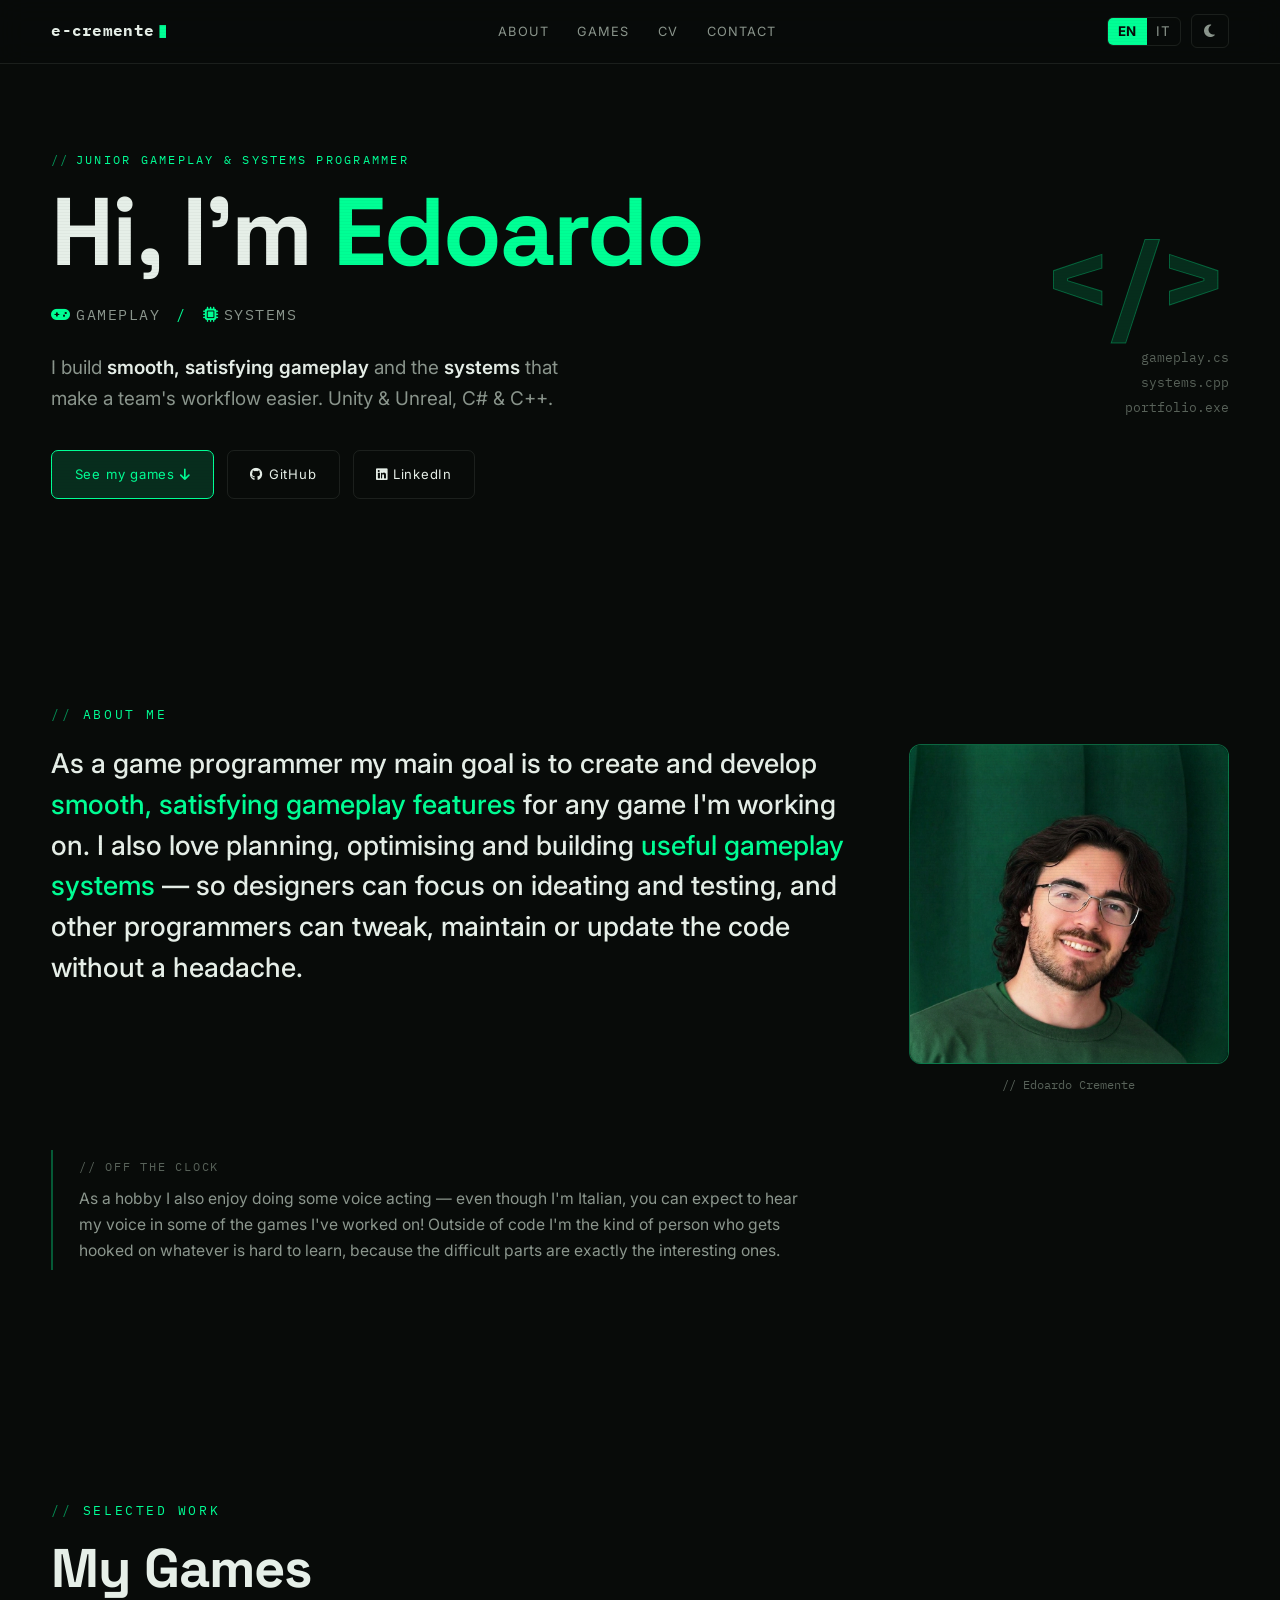
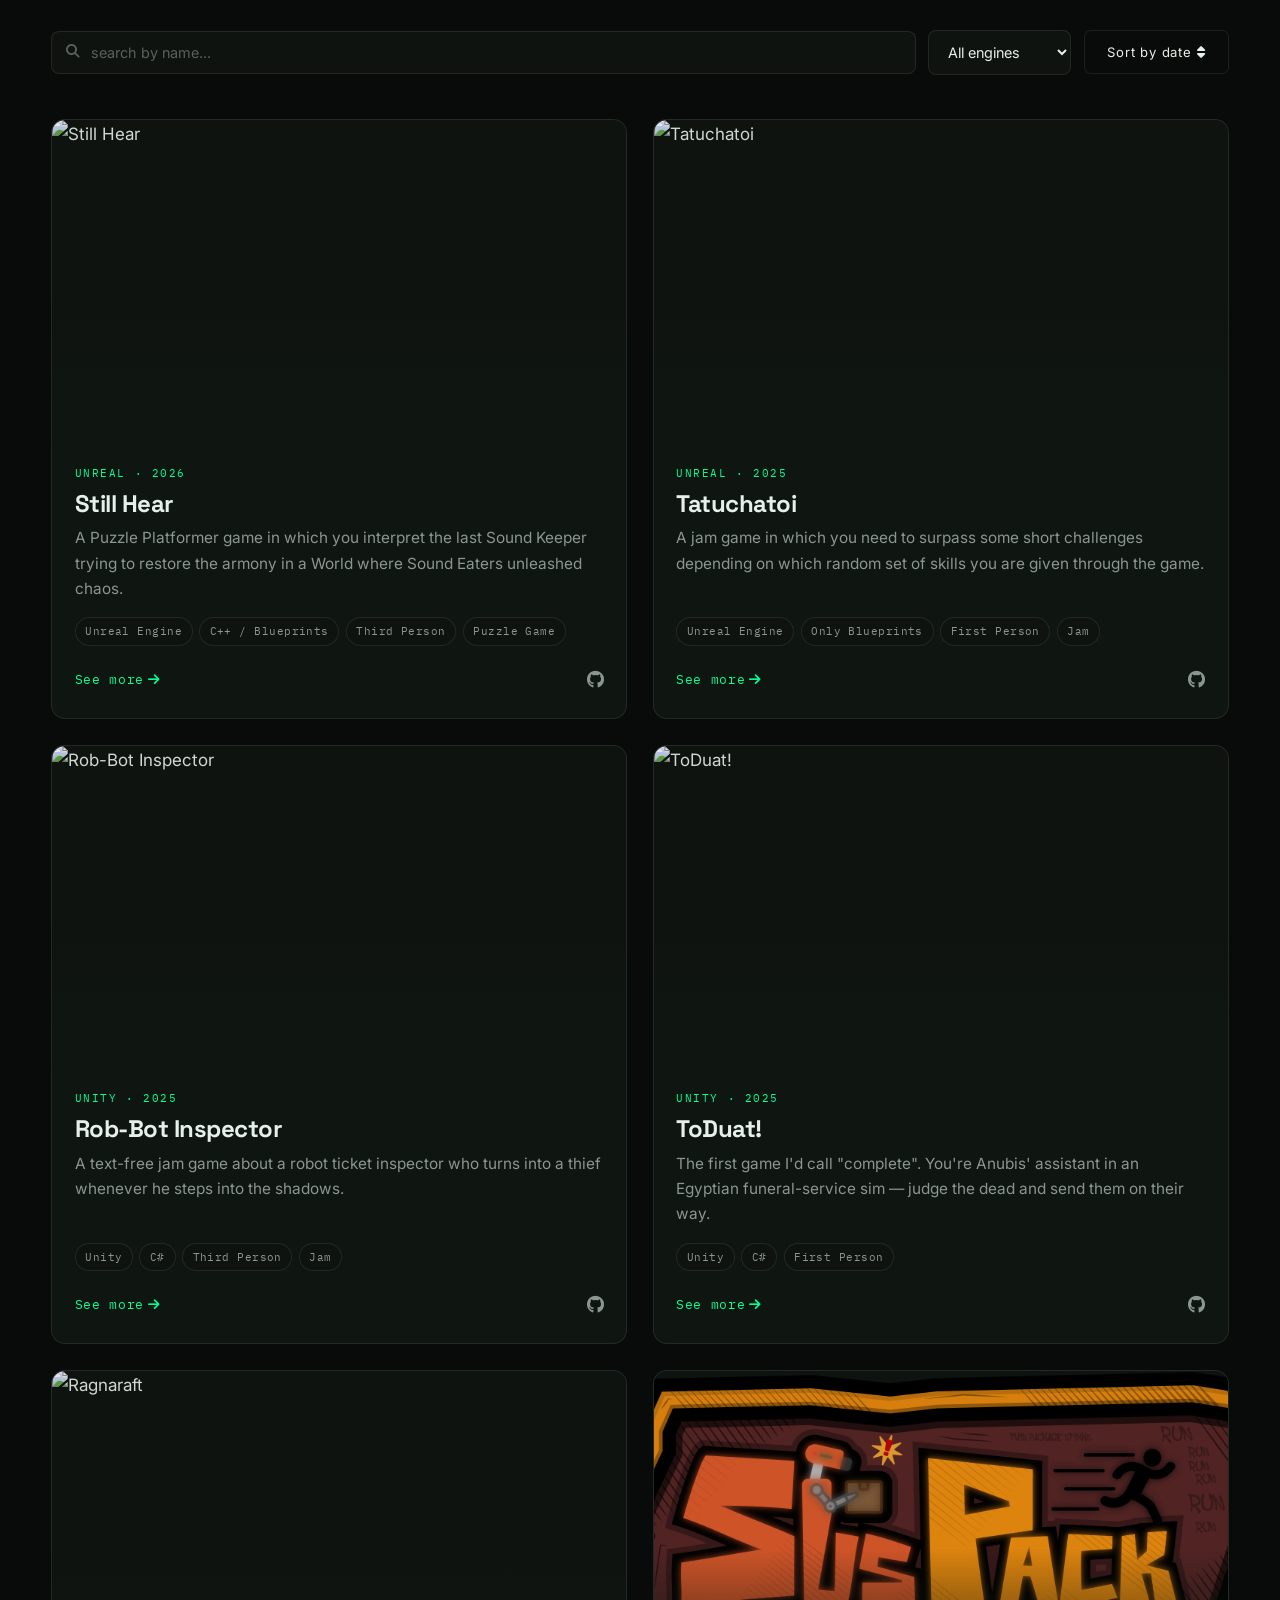
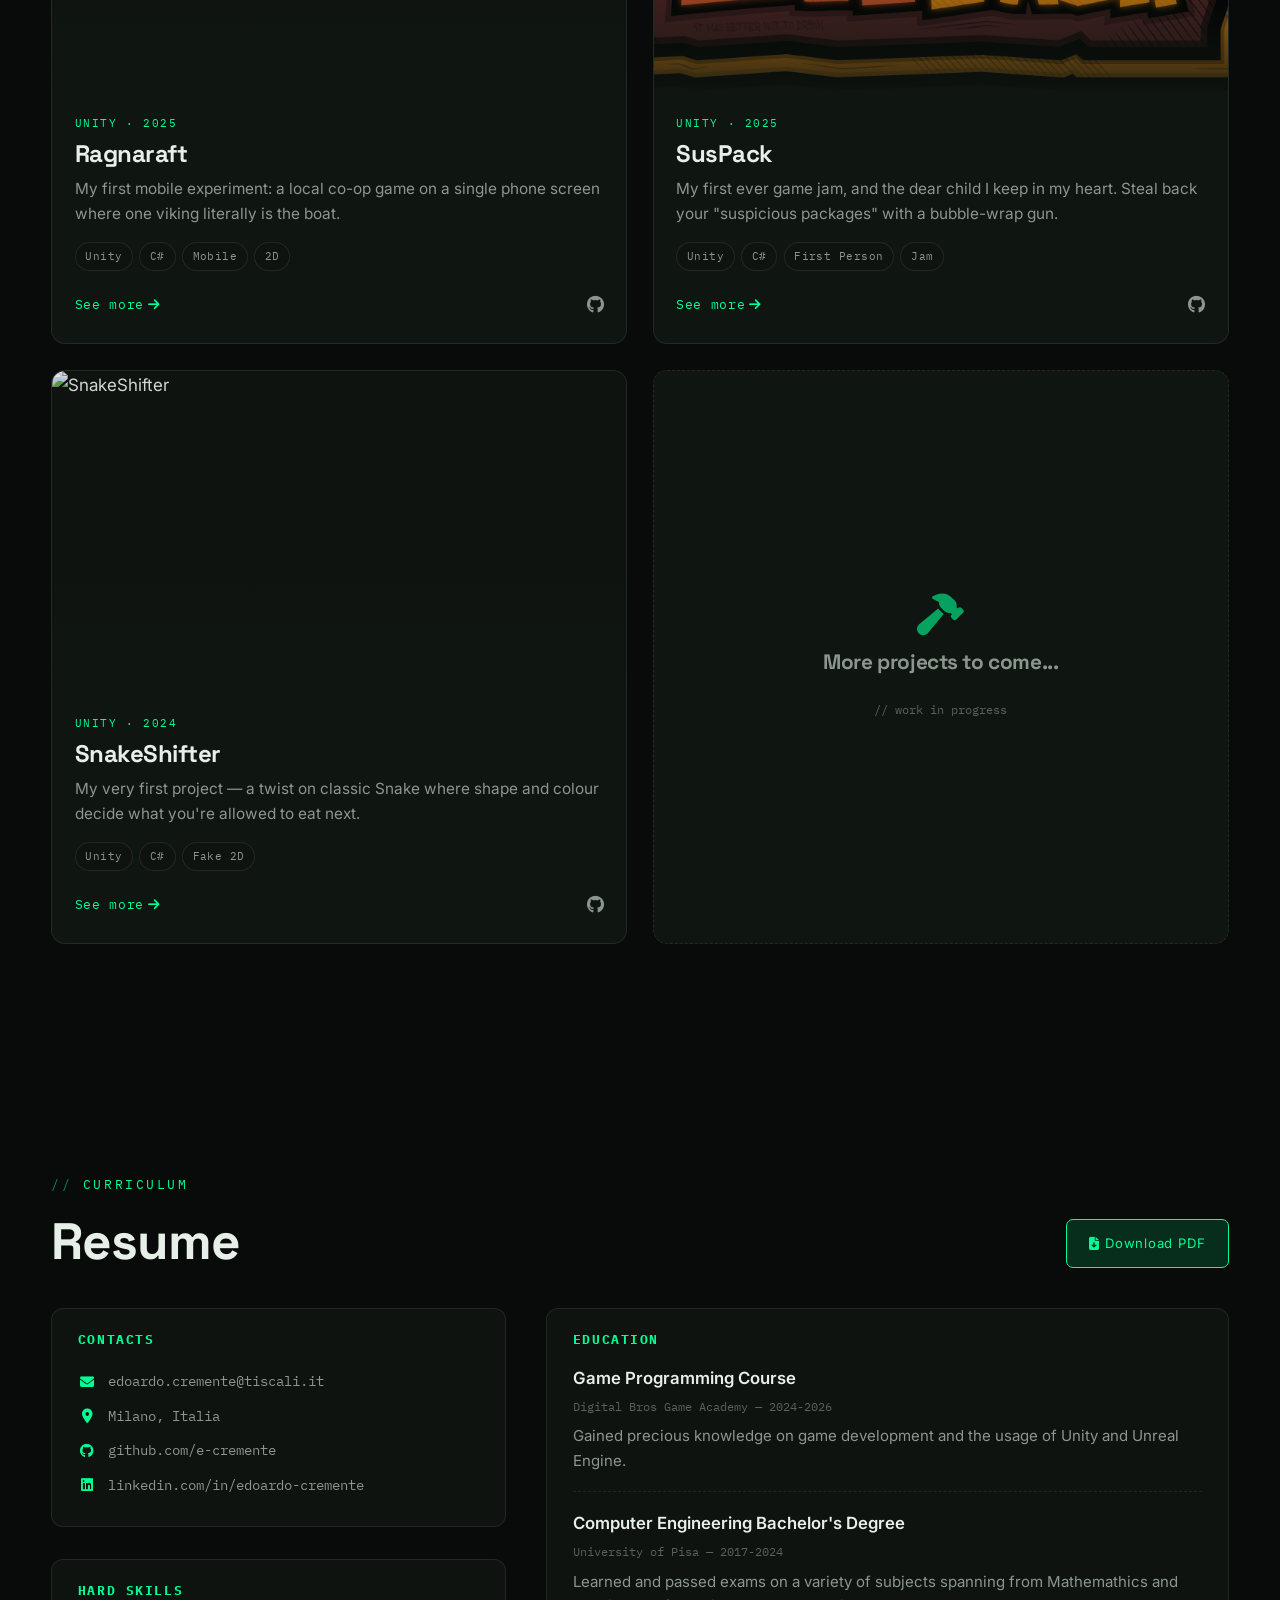
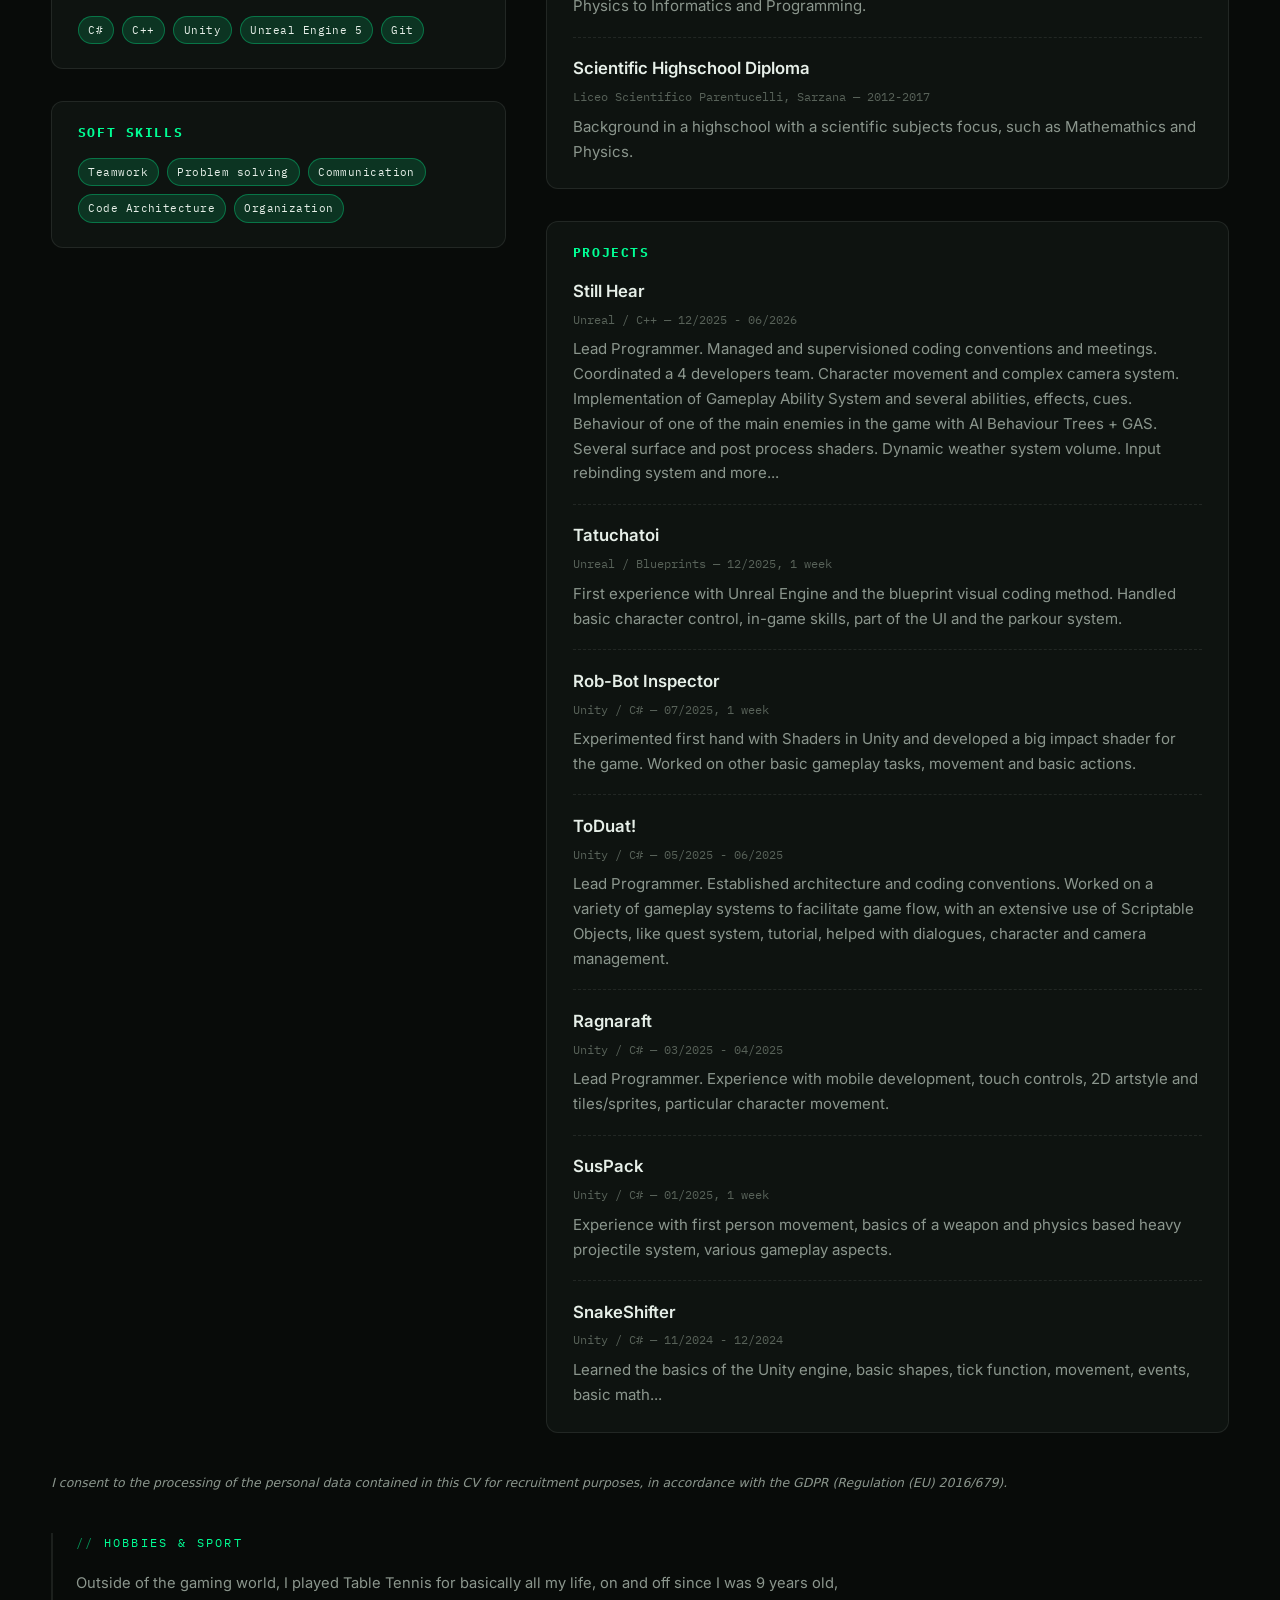
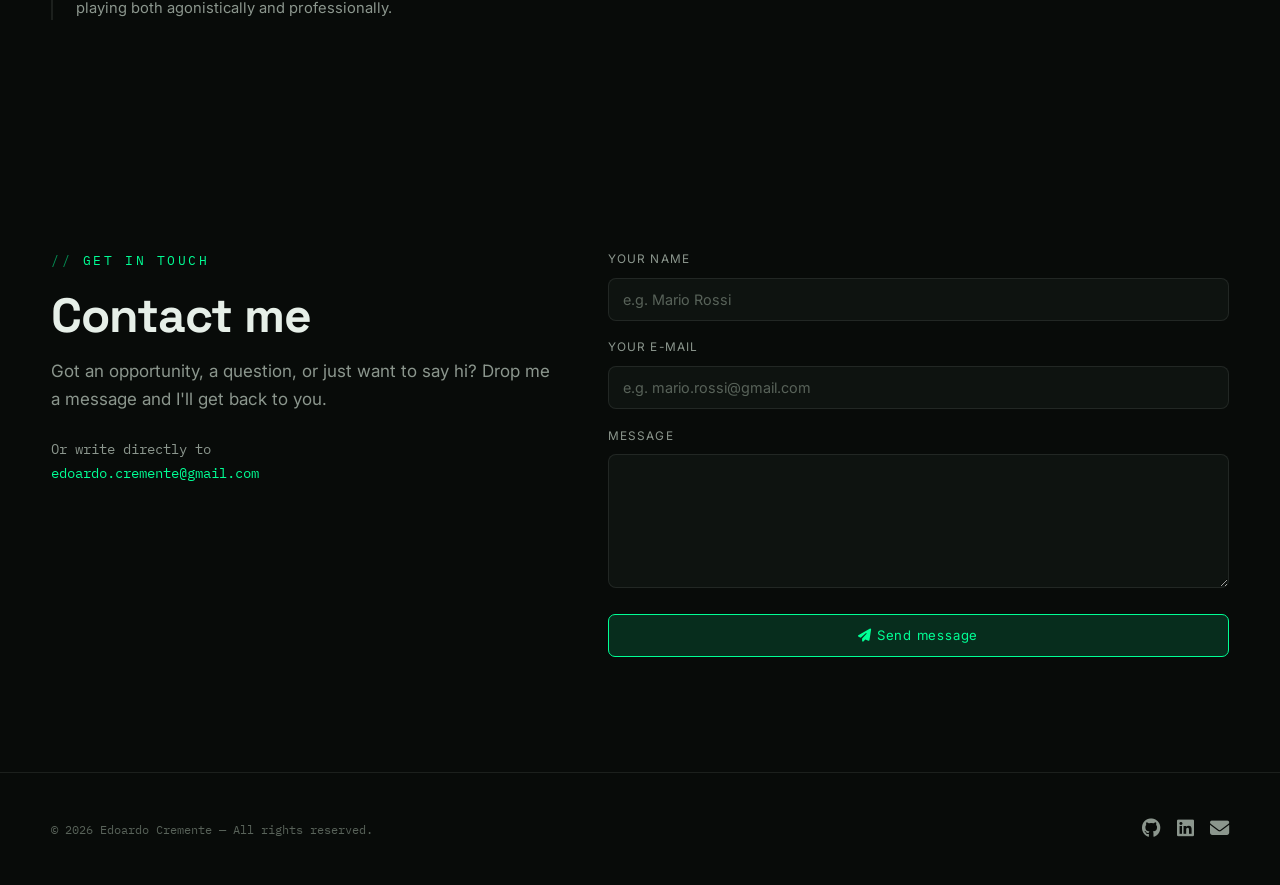
==== commit bc5594b5: "changed cv and email" ====
--- a/index.html
+++ b/index.html
@@ -229,7 +229,7 @@
         <h2 data-i18n="contact.title">Contact me</h2>
         <p data-i18n="contact.intro">Got an opportunity, a question, or just want to say hi?</p>
         <p class="contact-direct"><span data-i18n="contact.or">Or write directly to</span><br>
-          <a href="mailto:edoardo.cremente@tiscali.it">edoardo.cremente@tiscali.it</a></p>
+          <a href="mailto:edoardo.cremente@gmail.com">edoardo.cremente@gmail.com</a></p>
       </div>
 
       <form class="reveal" action="https://formspree.io/f/xrezelqg" method="POST">
@@ -255,11 +255,11 @@
   <!-- ===================== FOOTER ===================== -->
   <footer class="footer">
     <div class="footer-inner wrap">
-      <p>© 2025 Edoardo Cremente — <span data-i18n="footer.rights">All rights reserved.</span></p>
+      <p>© 2026 Edoardo Cremente — <span data-i18n="footer.rights">All rights reserved.</span></p>
       <div class="socials">
         <a href="https://github.com/e-cremente" target="_blank" rel="noopener" aria-label="GitHub"><i class="fab fa-github"></i></a>
         <a href="https://www.linkedin.com/in/edoardo-cremente/" target="_blank" rel="noopener" aria-label="LinkedIn"><i class="fab fa-linkedin"></i></a>
-        <a href="mailto:edoardo.cremente@tiscali.it" aria-label="Email"><i class="fas fa-envelope"></i></a>
+        <a href="mailto:edoardo.cremente@gmail.com" aria-label="Email"><i class="fas fa-envelope"></i></a>
       </div>
     </div>
   </footer>
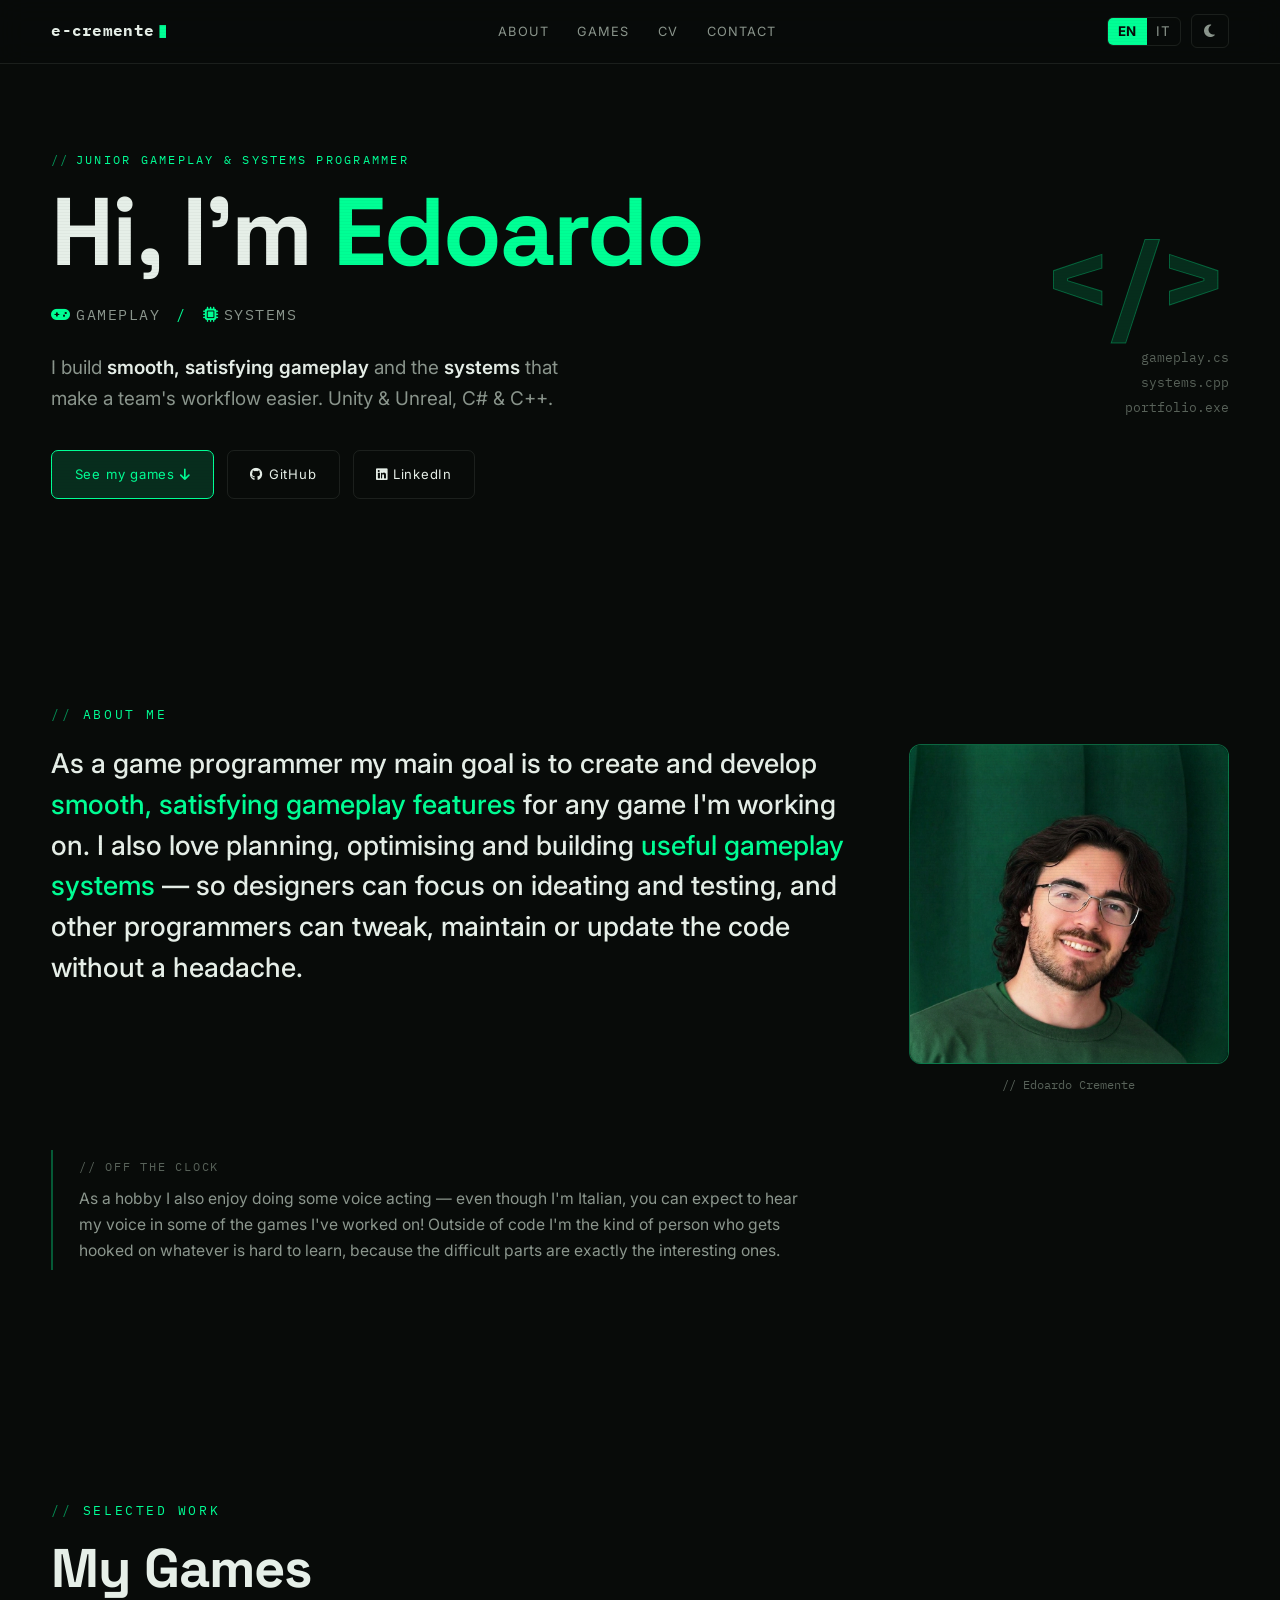
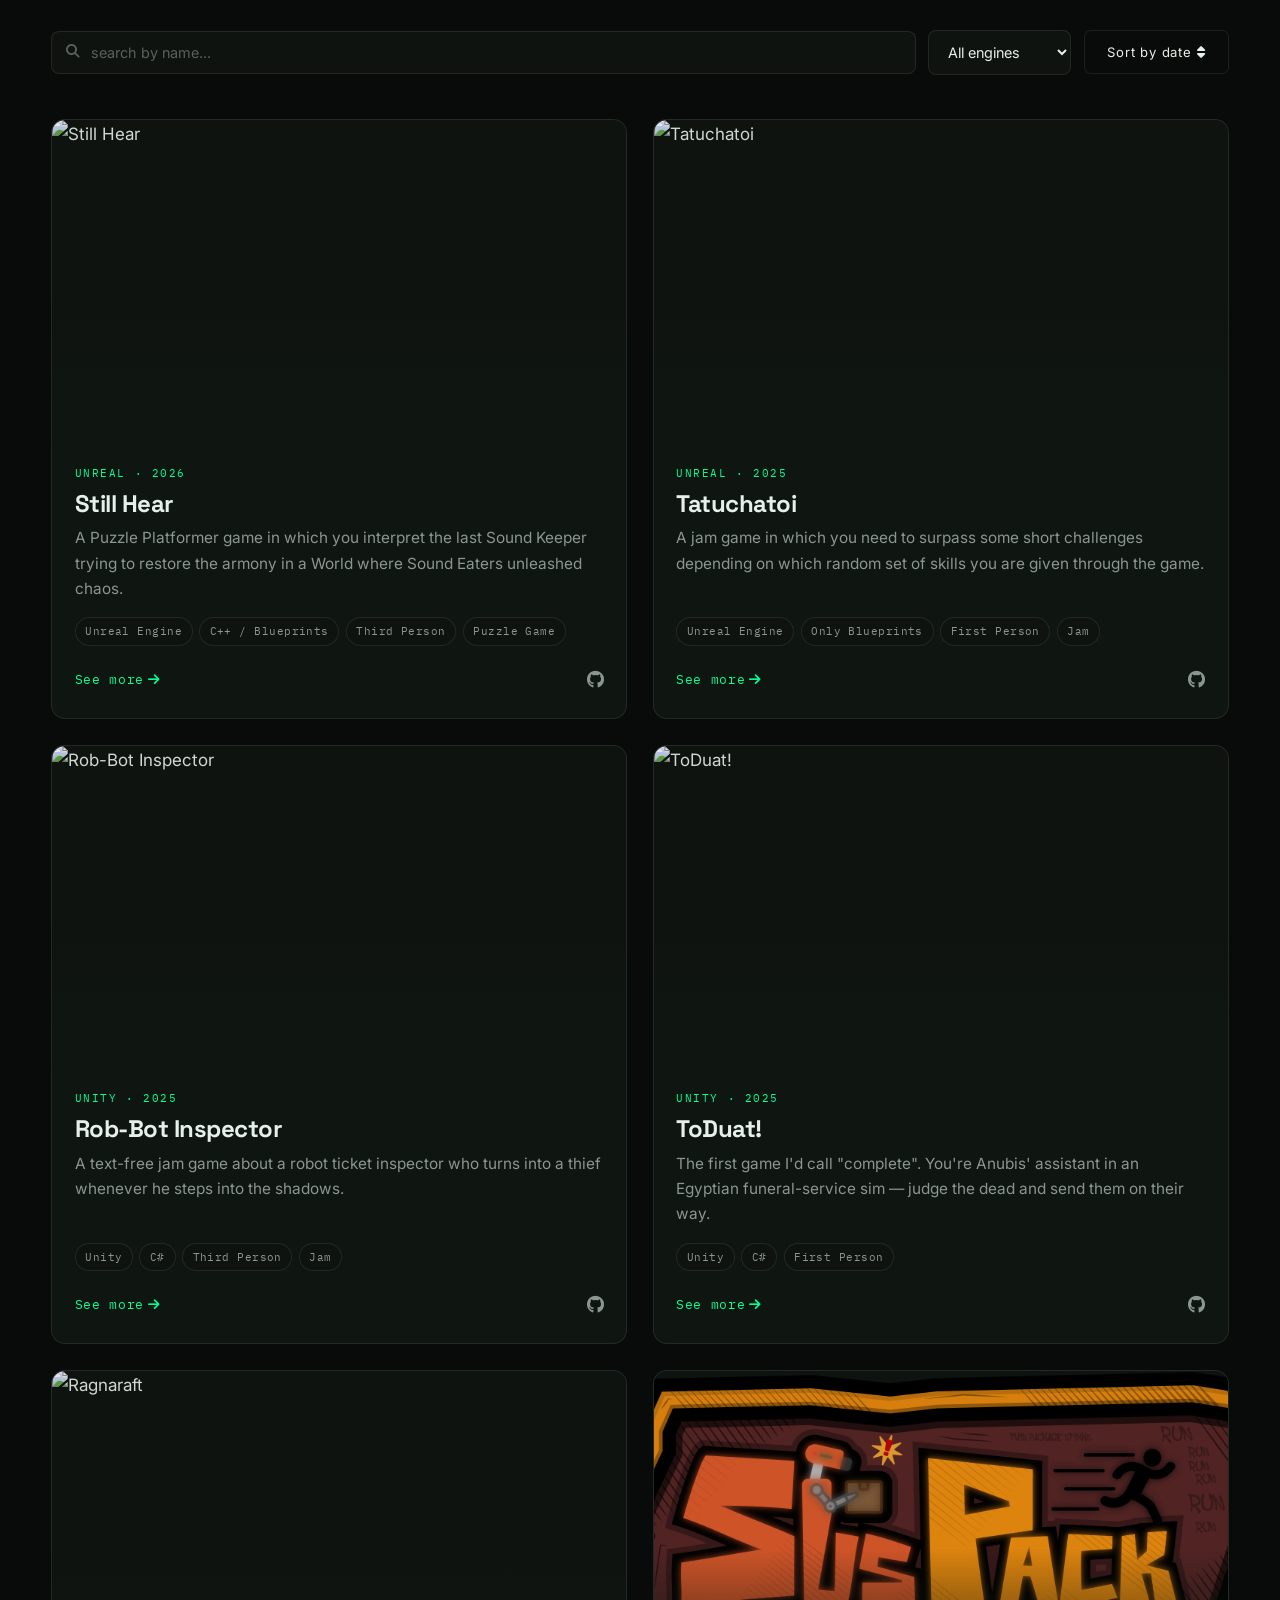
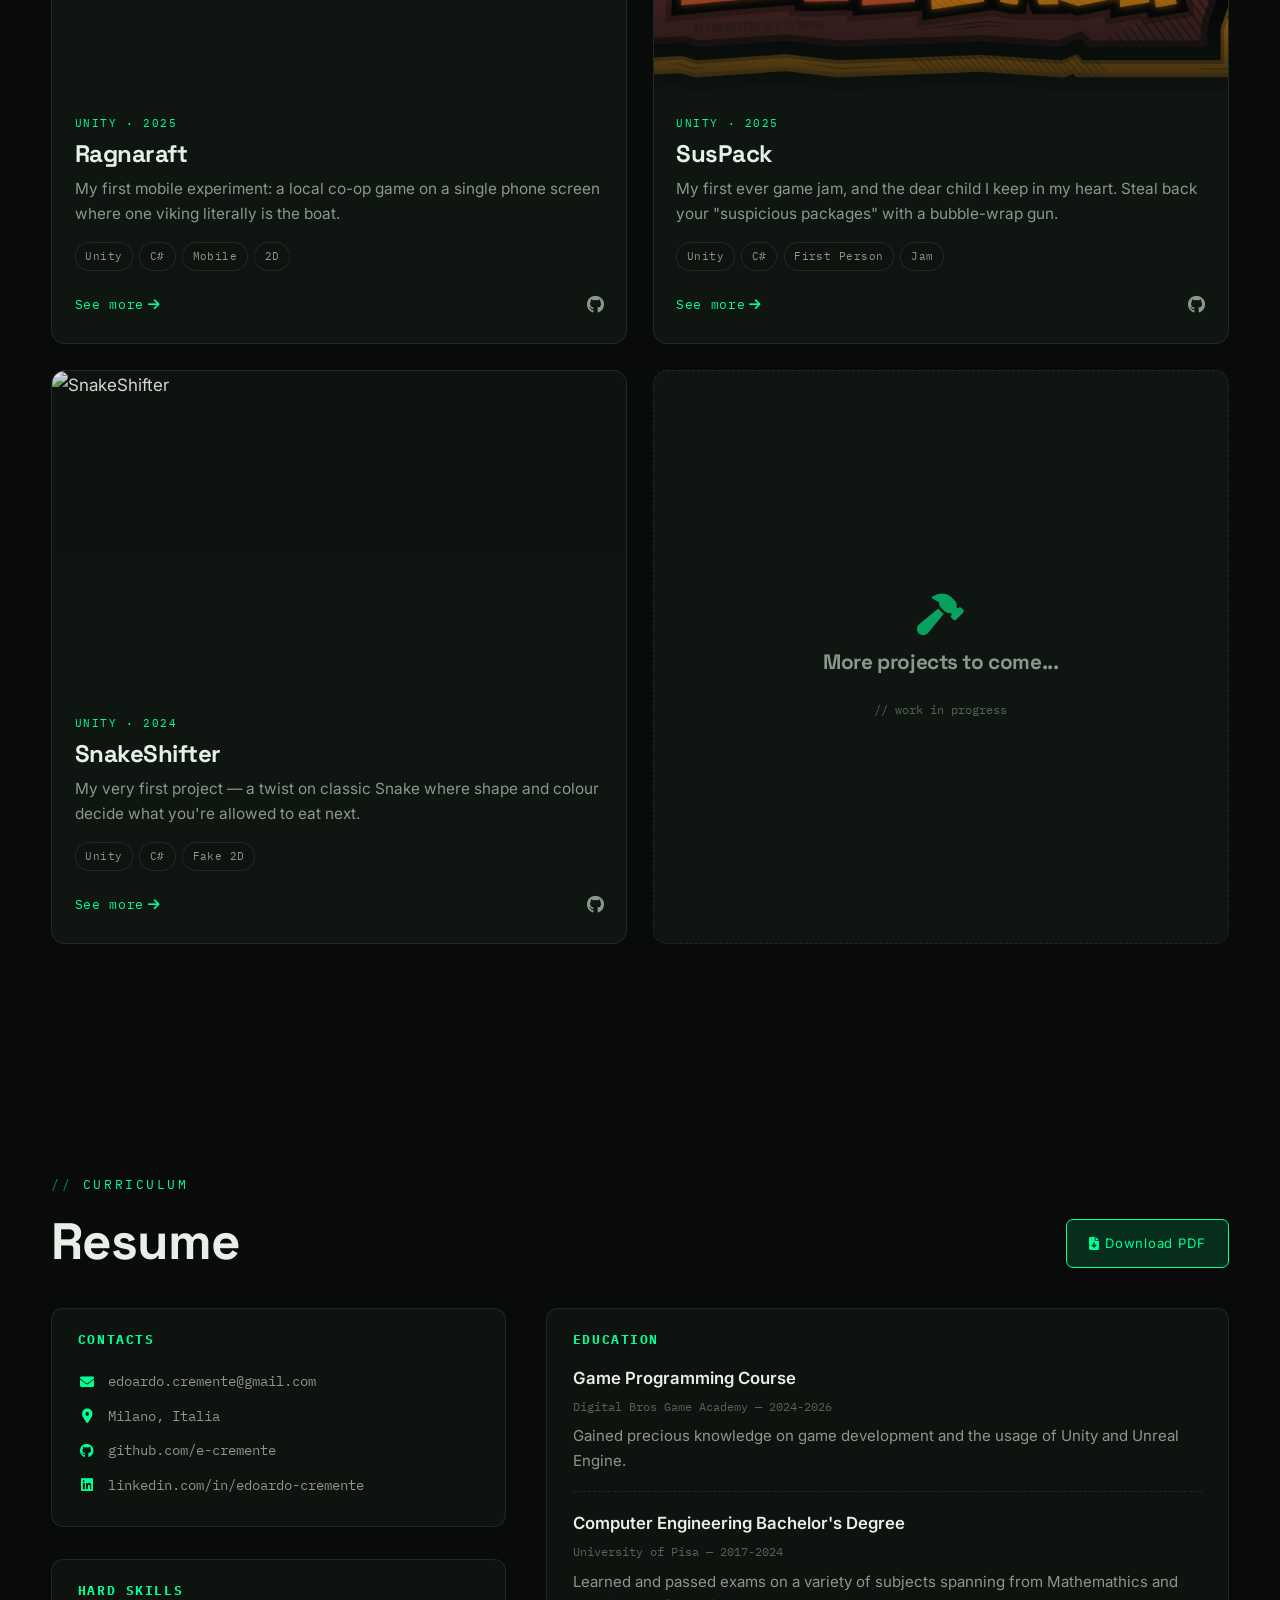
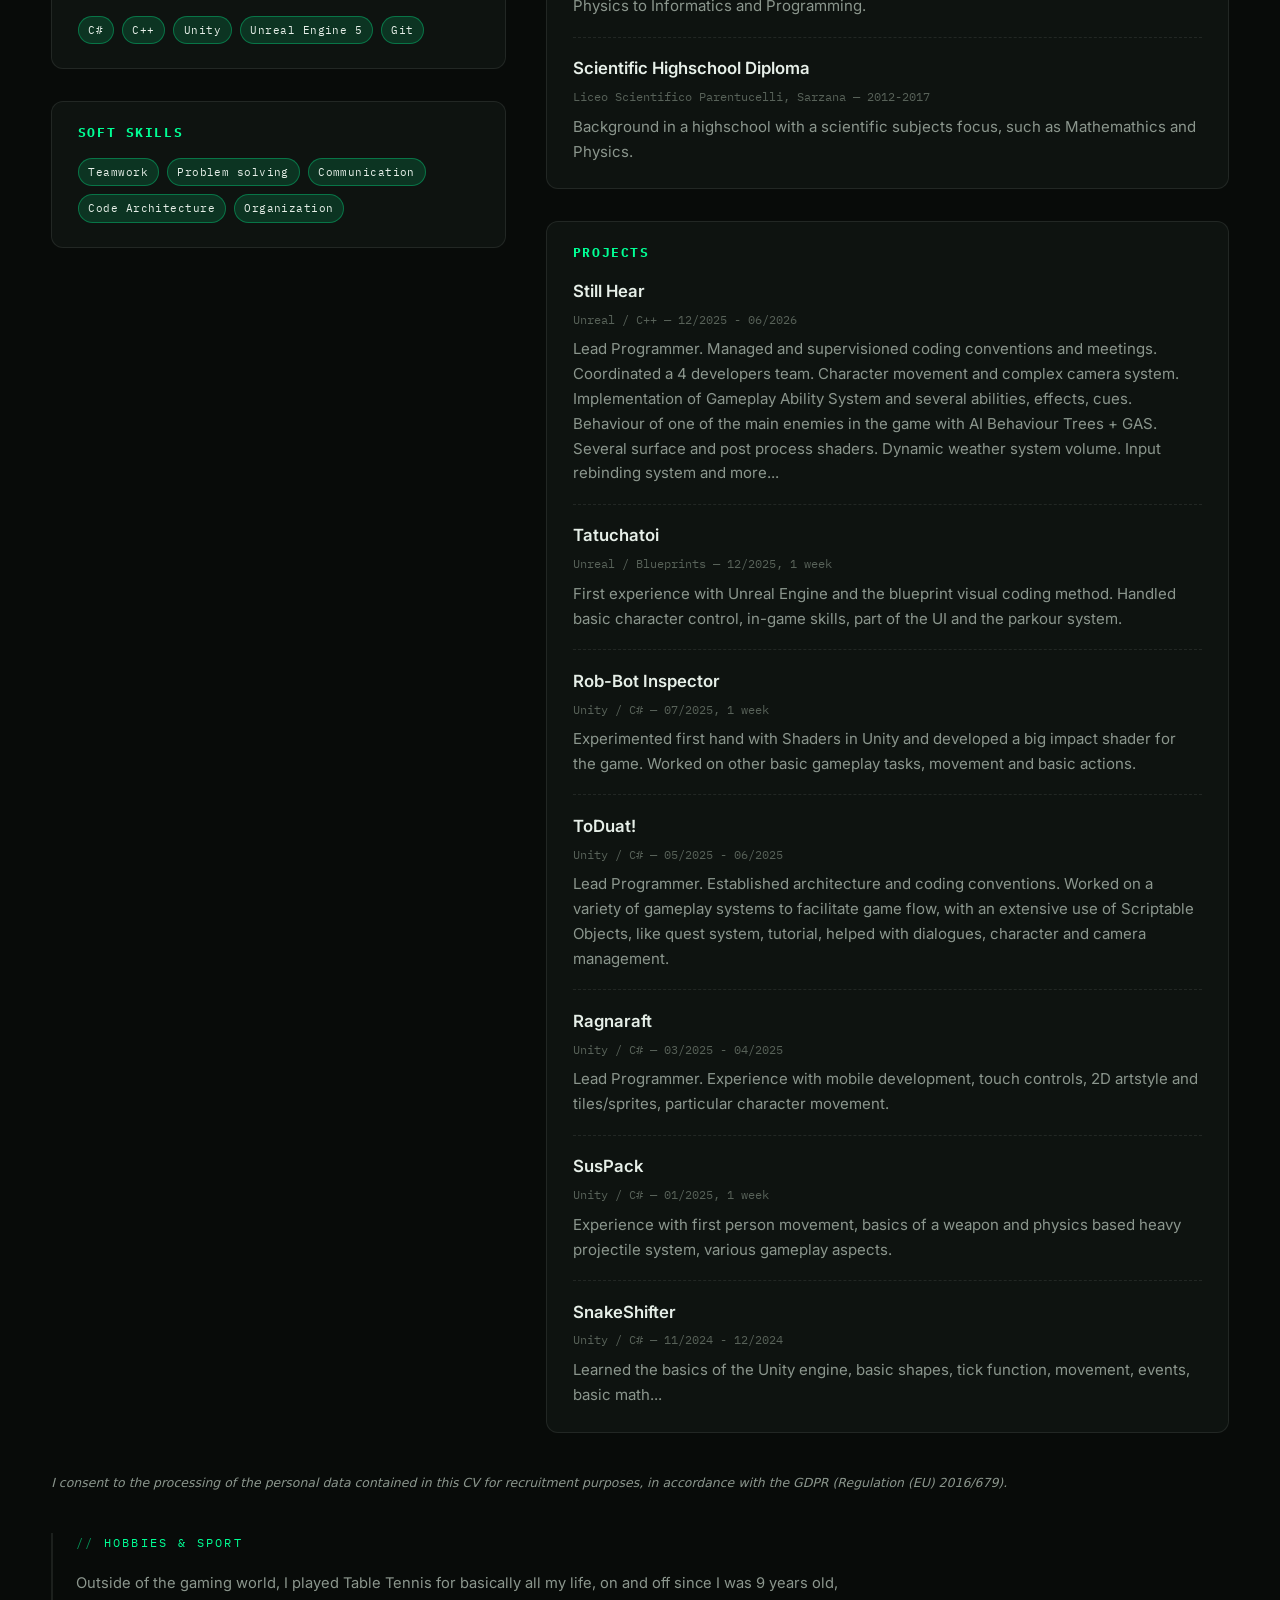
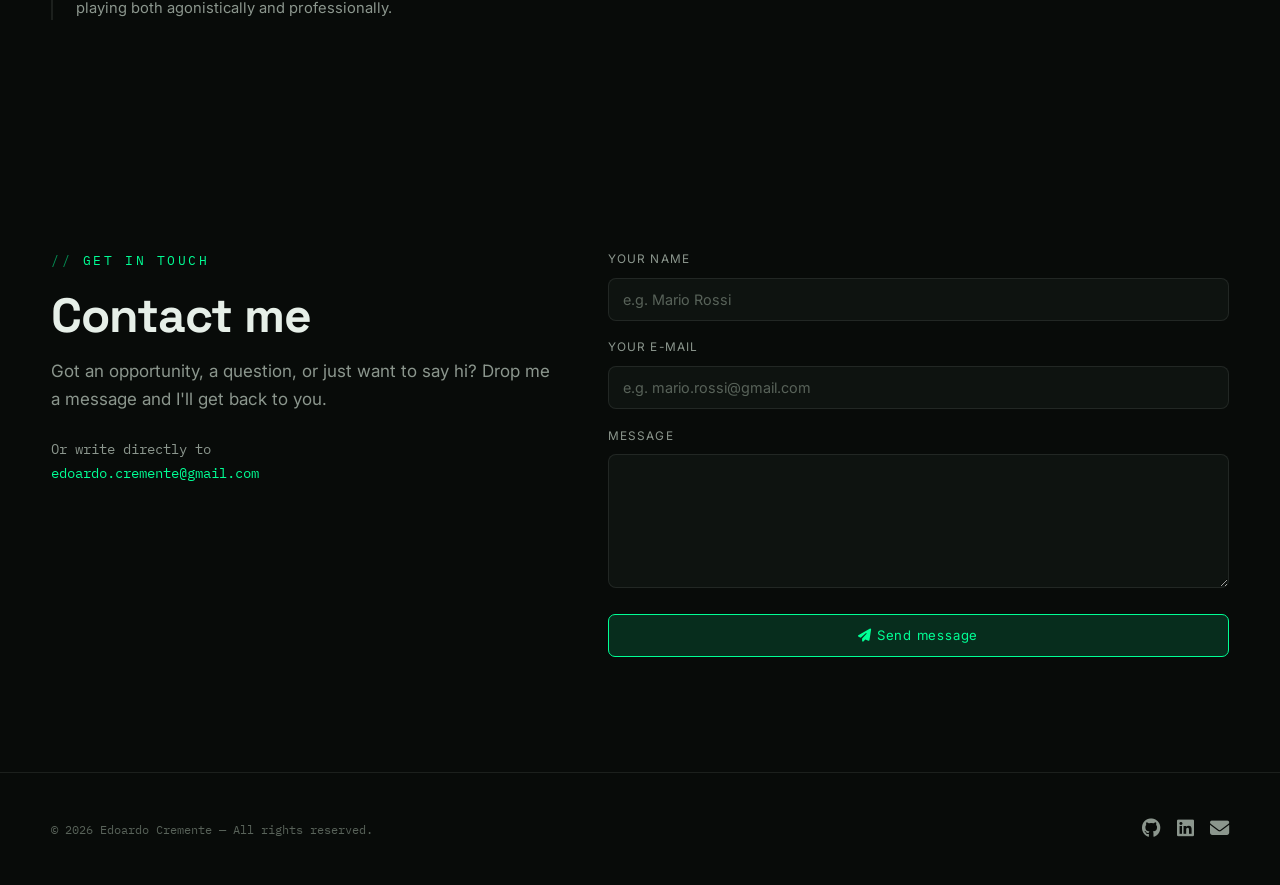
==== commit b9aafdd0: "fixed email in cv column" ====
--- a/index.html
+++ b/index.html
@@ -124,7 +124,7 @@
       <div class="cv-col">
         <div class="cv-block reveal">
           <h4 data-i18n="cv.contacts_h">Contacts</h4>
-          <div class="contact-line"><i class="fas fa-envelope"></i> edoardo.cremente@tiscali.it</div>
+          <div class="contact-line"><i class="fas fa-envelope"></i> edoardo.cremente@gmail.com</div>
           <div class="contact-line"><i class="fas fa-location-dot"></i> Milano, Italia</div>
           <div class="contact-line"><i class="fab fa-github"></i> github.com/e-cremente</div>
           <div class="contact-line"><i class="fab fa-linkedin"></i> linkedin.com/in/edoardo-cremente</div>
